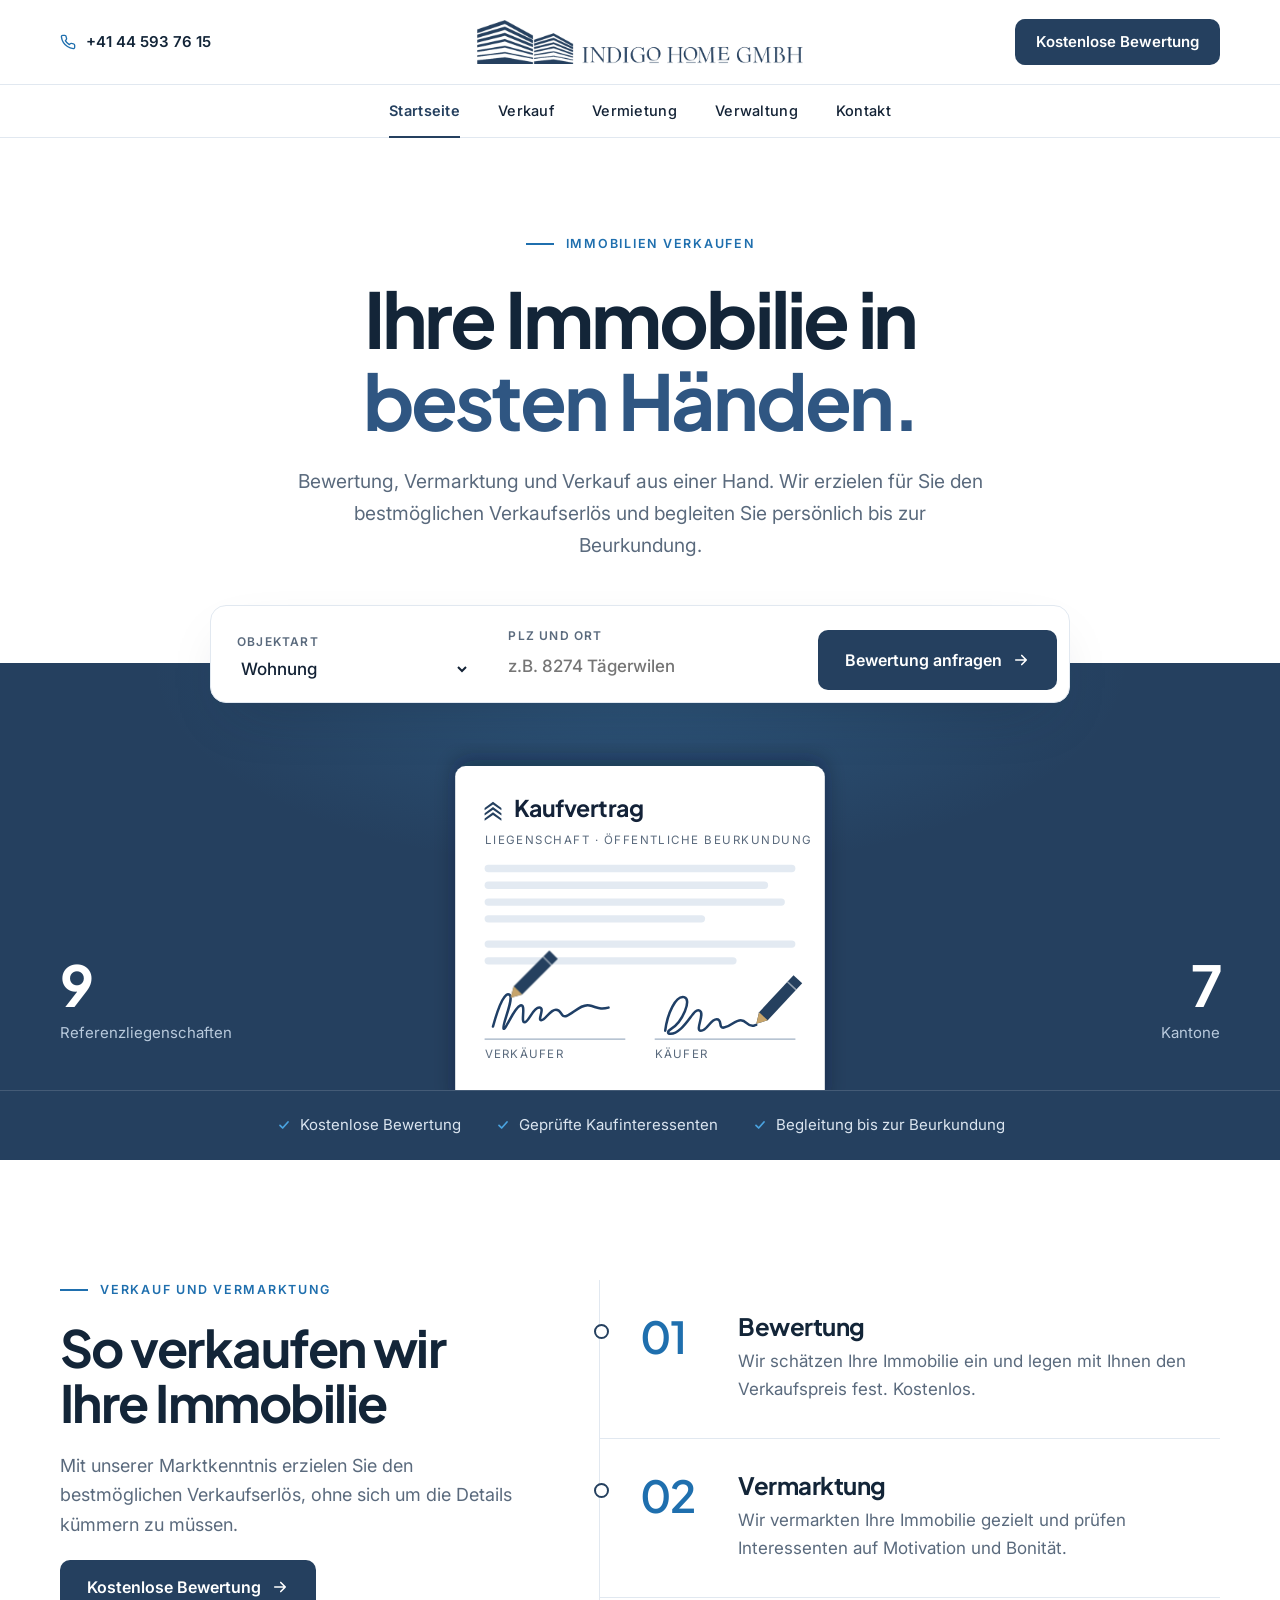
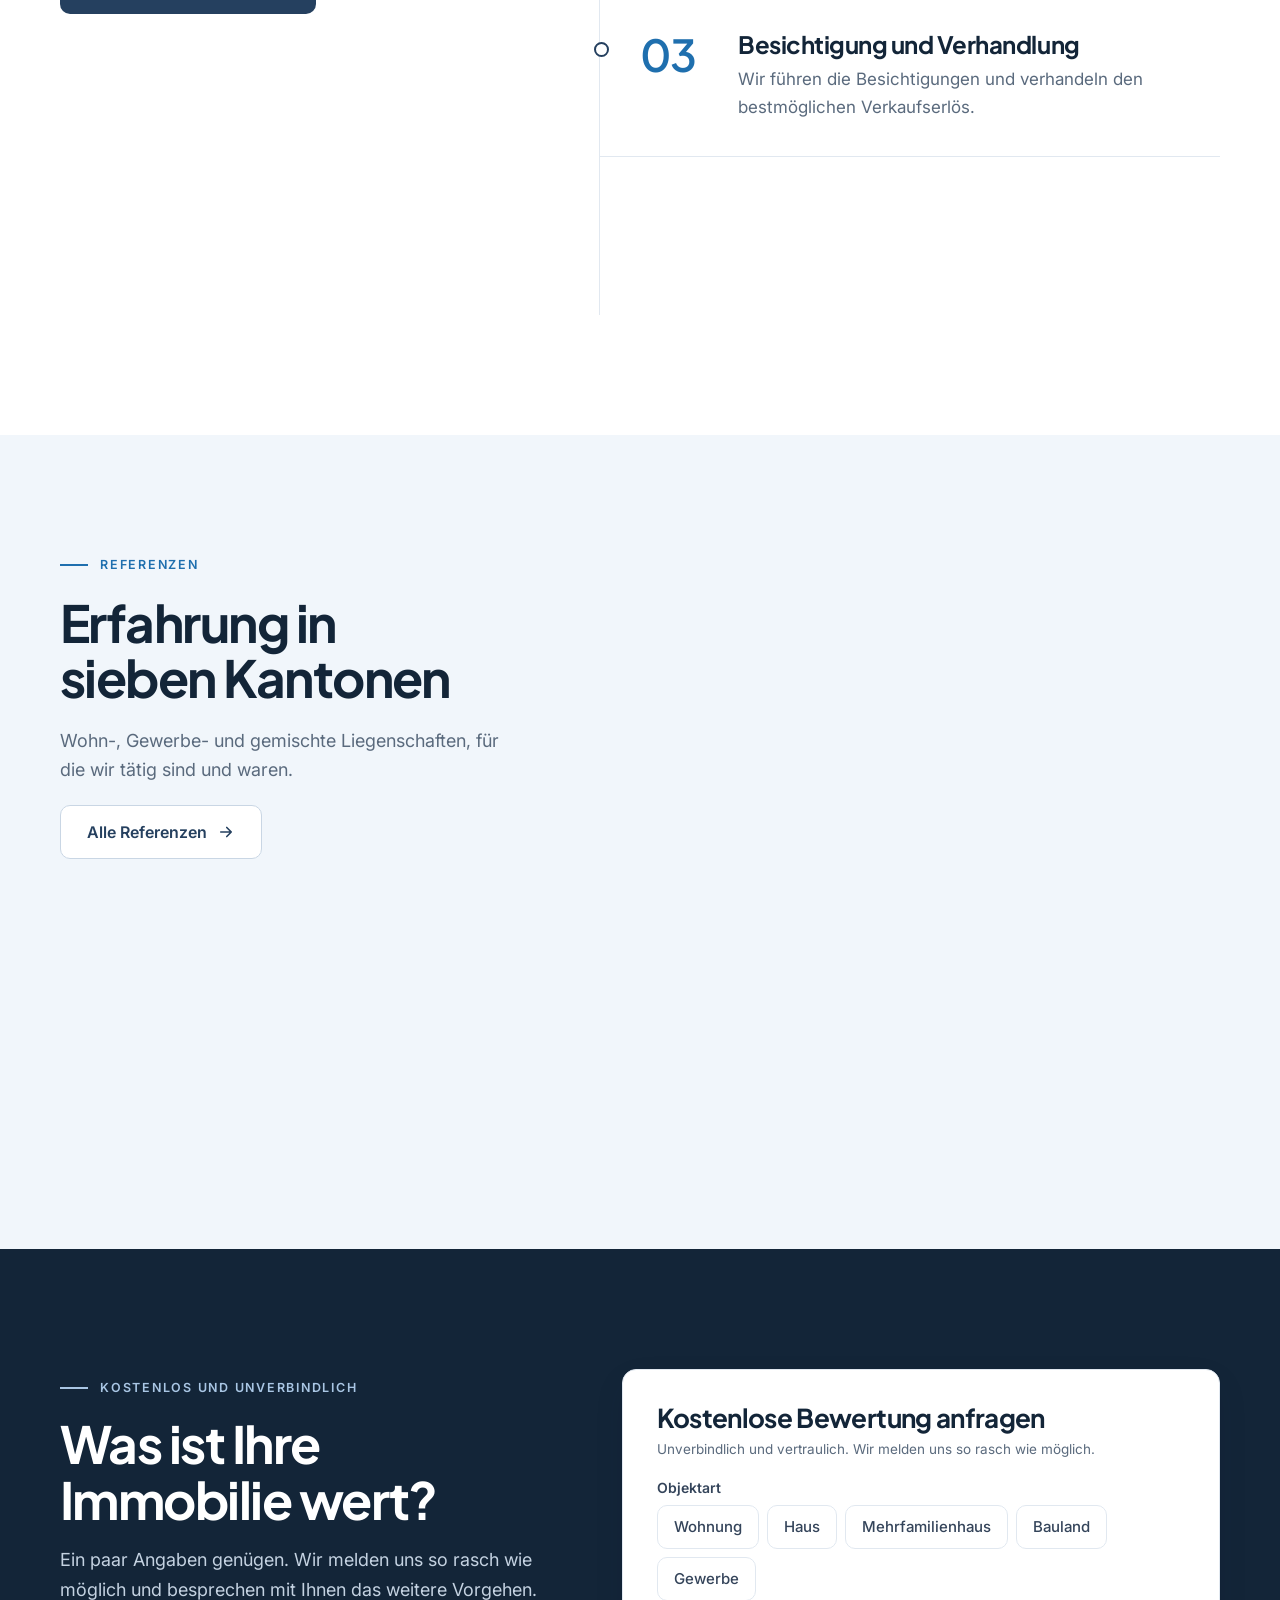
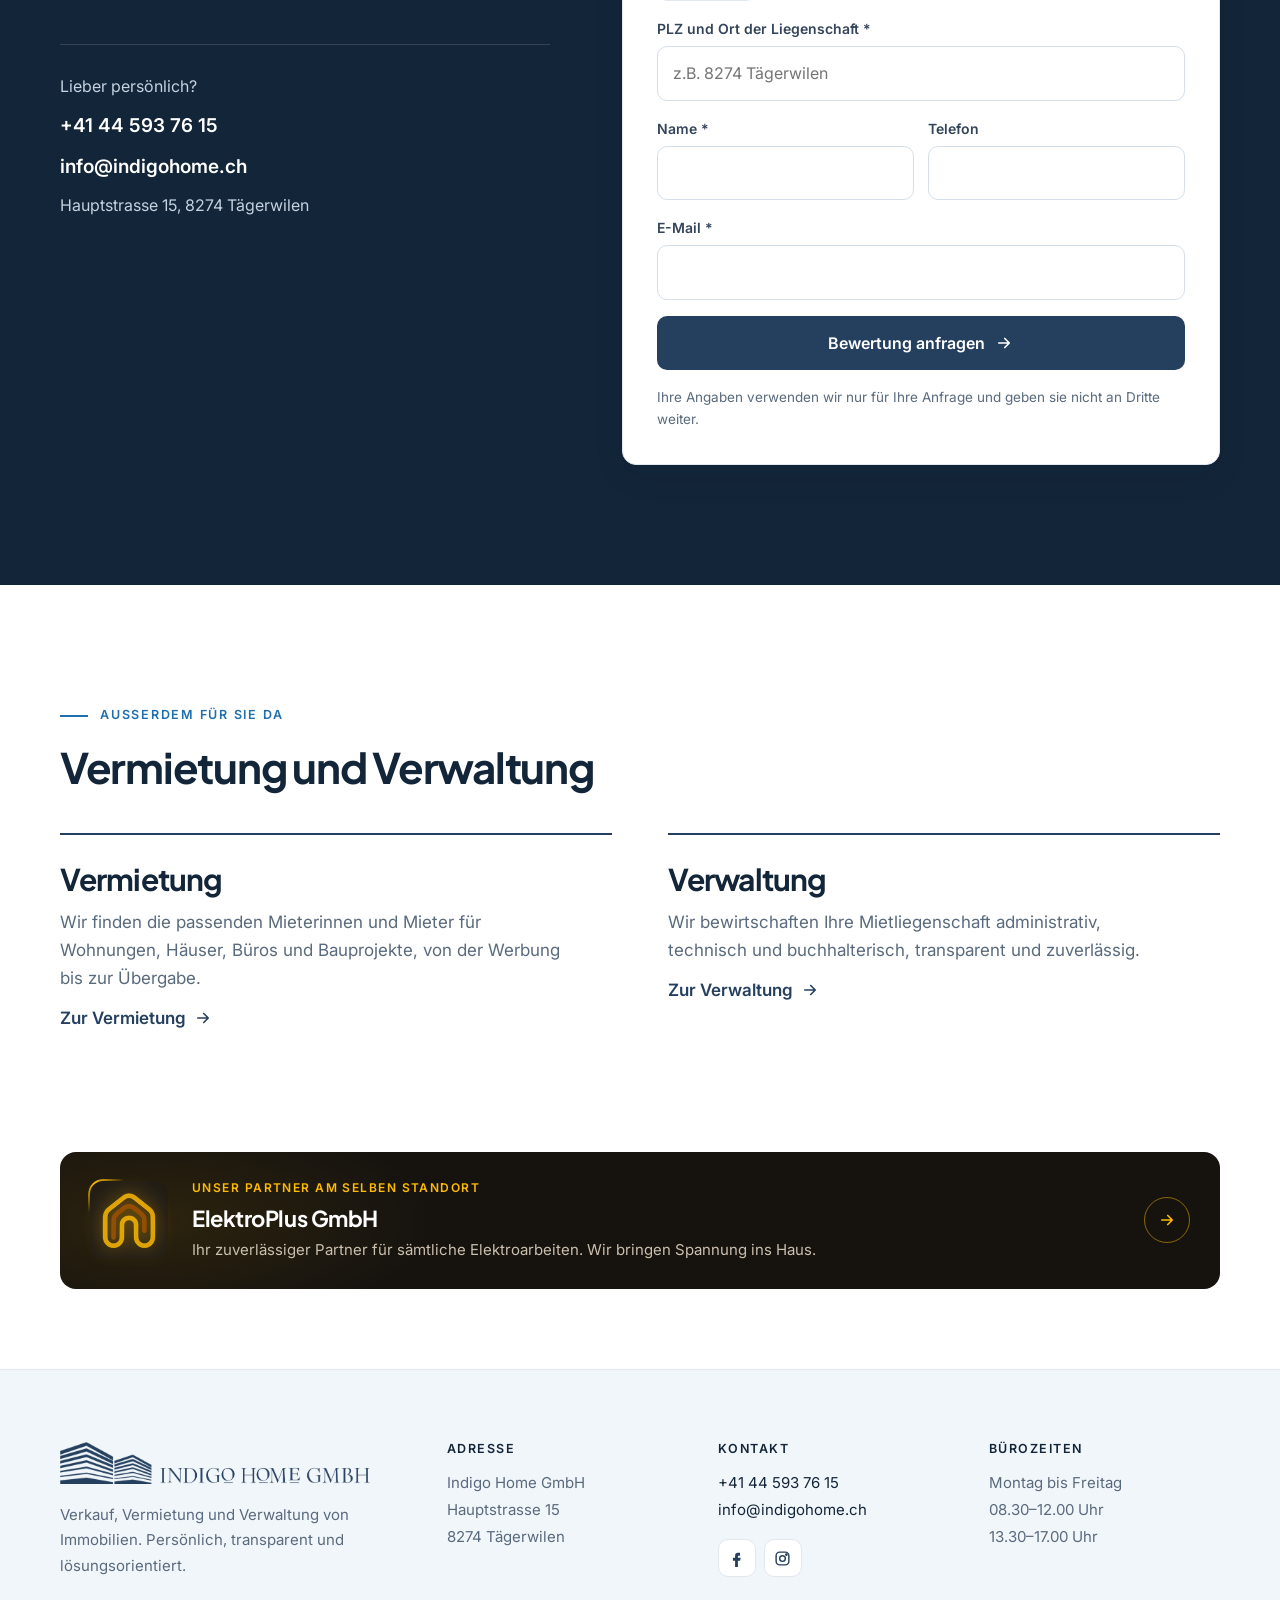
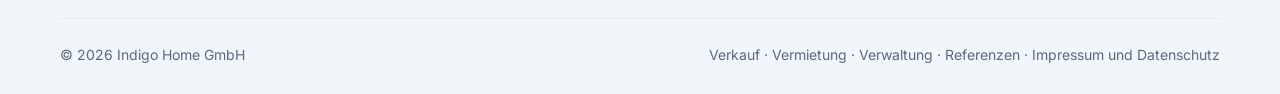
==== index.html @ 1c4ce734 "Startseite: Animation Kaufvertrag wird unterschrieben (Verkäufer, Käufer, Siegel) Co-Authored-By: Cl" ====
<!doctype html>
<html lang="de-CH">
<head>
<meta charset="utf-8">
<meta name="viewport" content="width=device-width,initial-scale=1,viewport-fit=cover">
<title>Indigo Home GmbH · Immobilie verkaufen</title>
<meta name="description" content="Indigo Home GmbH aus Tägerwilen verkauft Ihre Immobilie: kostenlose Bewertung, gezielte Vermarktung, Begleitung bis zur Beurkundung. Auch Vermietung und Verwaltung.">
<meta name="theme-color" content="#ffffff">
<link rel="icon" href="img/favicon.png" type="image/png">
<link rel="apple-touch-icon" href="img/apple-touch-icon.png">
<link rel="preconnect" href="https://fonts.googleapis.com">
<link rel="preconnect" href="https://fonts.gstatic.com" crossorigin>
<link rel="stylesheet" href="https://fonts.googleapis.com/css2?family=Plus+Jakarta+Sans:wght@500;600;700;800&family=Inter:wght@400;500;600;700&display=swap">
<link rel="stylesheet" href="styles.css"><style>
.hero{text-align:center;padding-top:96px;background:#fff}
.hero .eyebrow{align-self:center}
.hero .htxt{display:flex;flex-direction:column;align-items:center}
.hero h1{font-size:clamp(40px,6vw,80px);margin-top:22px;letter-spacing:-.04em;max-width:12em}
.hero .lead{color:var(--muted);font-size:clamp(17px,1.5vw,20px);max-width:36em;margin:24px auto 0}
.quick{position:relative;z-index:2;display:grid;grid-template-columns:minmax(0,1fr) minmax(0,1.2fr) auto;gap:10px;align-items:end;width:min(100%,860px);margin:44px auto 0;padding:12px;background:#fff;border:1px solid var(--line);border-radius:16px;box-shadow:0 24px 60px -28px rgba(19,34,53,.35);text-align:left}
.quick label{display:flex;flex-direction:column;gap:4px;padding:8px 14px;border-radius:10px;font-size:12px;font-weight:600;letter-spacing:.1em;text-transform:uppercase;color:var(--muted)}
.quick label:focus-within{background:var(--ice)}
.quick select,.quick input{font:inherit;font-size:17px;font-weight:500;letter-spacing:0;text-transform:none;color:var(--ink);border:0;background:transparent;padding:2px 0;outline:none;width:100%}
.quick .btn{min-height:60px}
.quick-note{margin-top:14px;font-size:14px;color:var(--muted)}
.skyline{position:relative;margin-top:-40px;background:var(--navy);color:#fff;overflow:hidden}
.skyline::before{content:"";position:absolute;inset:0;background:radial-gradient(700px 300px at 50% 0%,rgba(74,163,224,.22),transparent 70%)}
.skyline .wrap{position:relative;display:grid;grid-template-columns:1fr minmax(0,420px) 1fr;align-items:end;gap:40px;padding-top:80px}
.skyline .contract{display:block;width:100%;height:auto}
.skyline .fact{padding-bottom:44px;text-align:left}
.skyline .fact:last-child{text-align:right}
.skyline .fact b{display:block;font-family:var(--f-head);font-size:clamp(40px,4.4vw,60px);letter-spacing:-.04em;line-height:1}
.skyline .fact span{display:block;margin-top:8px;color:#b8c9dc;font-size:15px}
.skyline .base{position:relative;border-top:1px solid rgba(255,255,255,.14)}
.skyline .base ul{display:flex;flex-wrap:wrap;justify-content:center;gap:10px 34px;margin:0;padding:22px 20px;list-style:none;font-size:15px;color:#dbe5f0}
.skyline .base li{display:flex;align-items:center;gap:8px}
.skyline .base svg{color:var(--sky)}
@media (max-width:820px){.quick{grid-template-columns:minmax(0,1fr)}.skyline .wrap{grid-template-columns:1fr 1fr;padding-top:90px}.skyline .contract{grid-column:1/-1;order:3;max-width:360px;justify-self:center}.skyline .fact{padding-bottom:0}}
.tl{display:grid;grid-template-columns:minmax(0,.85fr) minmax(0,1.15fr);gap:80px;align-items:start}
.tl .side{position:sticky;top:150px;display:flex;flex-direction:column;gap:20px}
.tl .side h2{font-size:clamp(34px,4vw,52px)}
.tl .side p{color:var(--muted);font-size:18px}
.steps{list-style:none;margin:0;padding:0;border-left:1px solid var(--line)}
.steps li{position:relative;display:grid;grid-template-columns:90px minmax(0,1fr);gap:8px;padding:34px 0 34px 40px;border-bottom:1px solid var(--line)}
.steps li:last-child{border-bottom:0}
.steps li::before{content:"";position:absolute;left:-6px;top:44px;width:11px;height:11px;border-radius:50%;background:#fff;border:2px solid var(--navy)}
.steps .n{font-family:var(--f-head);font-size:44px;font-weight:600;line-height:1;color:var(--sky-d);letter-spacing:-.04em}
.steps h3{font-size:24px;letter-spacing:-.02em}
.steps p{color:var(--muted);margin-top:8px}
@media (max-width:900px){.tl{grid-template-columns:minmax(0,1fr);gap:36px}.tl .side{position:static}.steps li{grid-template-columns:minmax(0,1fr);padding-left:28px}}
.ktab{width:100%;border-collapse:collapse;font-size:17px}
.ktab th{text-align:left;font-size:12.5px;font-weight:600;letter-spacing:.12em;text-transform:uppercase;color:var(--muted);padding:0 16px 14px 0;border-bottom:2px solid var(--navy)}
.ktab td{padding:20px 16px 20px 0;border-bottom:1px solid var(--line);vertical-align:top}
.ktab td:first-child{font-family:var(--f-head);font-weight:600;font-size:19px;color:var(--navy-3);width:32%}
.ktab td:last-child{color:var(--muted)}
.ktab tr{transition:background .2s}
.ktab tbody tr:hover{background:var(--ice)}
@media (max-width:700px){.ktab thead{display:none}.ktab tr{display:block;padding:16px 0;border-bottom:1px solid var(--line)}.ktab td{display:block;padding:2px 0;border:0;width:auto!important}}
.contact-band{background:var(--navy-3);color:#fff}
.contact-band .wrap{display:grid;grid-template-columns:minmax(0,.9fr) minmax(0,1.1fr);gap:72px;align-items:start}
.contact-band h2{color:#fff;font-size:clamp(34px,4vw,52px)}
.contact-band .eyebrow{color:#a9c6e4}
.contact-band p.l{color:#c4d2e1;font-size:18px;margin-top:18px}
.person{margin-top:40px;padding-top:28px;border-top:1px solid rgba(255,255,255,.14);display:flex;flex-direction:column;gap:10px;font-size:16px;color:#c4d2e1}
.person a{color:#fff;text-decoration:none;font-weight:600;font-size:19px}
.person a:hover{color:var(--sky)}
@media (max-width:900px){.contact-band .wrap{grid-template-columns:minmax(0,1fr);gap:40px}}
.also{display:grid;grid-template-columns:repeat(2,minmax(0,1fr));gap:56px}
.also a{display:flex;flex-direction:column;gap:12px;padding-top:28px;border-top:2px solid var(--navy);text-decoration:none;color:inherit}
.also h3{font-size:30px;letter-spacing:-.03em}
.also p{color:var(--muted);max-width:30em}
.also .more{display:inline-flex;align-items:center;gap:8px;font-weight:600;color:var(--navy)}
.also a:hover h3{color:var(--sky-d)}
.also a:hover .more svg{transform:translateX(3px)}
.also .more svg{transition:transform .25s}
@media (max-width:760px){.also{grid-template-columns:minmax(0,1fr);gap:36px}}
</style><style>
.ptrack{display:none}
.process{list-style:none;margin:0;padding:0;display:grid;grid-template-columns:repeat(4,minmax(0,1fr));gap:18px}
.process li{position:relative;display:flex;flex-direction:column;gap:10px;padding:30px;background:#fff;border:1px solid var(--line);border-radius:var(--r);box-shadow:var(--shadow);overflow:hidden;transition:transform .45s var(--spring),box-shadow .3s,border-color .3s}
.process li::after{content:"";position:absolute;left:30px;top:0;height:3px;width:36px;background:var(--navy)}
.process li:hover{border-color:#c6d5e5}

.process .pn{font-family:var(--f-head);font-weight:700;font-size:15px;color:var(--sky-d);letter-spacing:.04em}

.process h3{font-size:21px;letter-spacing:-.02em}
.process p{color:var(--muted);font-size:16px}
@media (max-width:1060px){.process{grid-template-columns:repeat(2,minmax(0,1fr))}}
@media (max-width:620px){.process{grid-template-columns:minmax(0,1fr)}}
.svcs{display:grid;grid-template-columns:1.3fr 1fr;grid-template-rows:auto auto;gap:18px}
.svc{position:relative;overflow:hidden;display:flex;flex-direction:column;gap:14px;padding:36px;border-radius:28px;background:#fff;border:1px solid var(--line);text-decoration:none;color:inherit;transition:transform .45s var(--spring),box-shadow .3s}
.svc:hover{transform:translateY(-6px);box-shadow:0 28px 56px -22px rgba(19,34,53,.3);color:inherit}
.svc h3{font-size:32px}
.svc p{color:var(--muted);max-width:30em}
.svc .sic{width:58px;height:58px;border-radius:18px;background:var(--ice-2);color:var(--navy);display:grid;place-items:center;transition:transform .5s var(--spring),background .3s}

.svc .more{margin-top:auto;display:inline-flex;align-items:center;gap:8px;font-weight:600;color:var(--navy)}
.svc .more svg{transition:transform .35s var(--spring)}
.svc:hover .more svg{transform:translateX(5px)}
.svc.feat{grid-row:span 2;background:var(--navy);border-color:var(--navy);color:#fff;padding-bottom:200px}
.svc.feat h3{color:#fff;font-size:44px}.svc.feat p{color:#c9d5e3}.svc.feat .more{color:#fff}
.svc.feat .checks{color:#e5ecf4}
.svc.feat .checks li::before{background-color:rgba(255,255,255,.12);background-image:url("data:image/svg+xml,%3Csvg xmlns='http://www.w3.org/2000/svg' viewBox='0 0 24 24' fill='none' stroke='%234aa3e0' stroke-width='3' stroke-linecap='round' stroke-linejoin='round'%3E%3Cpath d='M6 12.5l4 4 8-9'/%3E%3C/svg%3E")}
.svc.feat .bld{position:absolute;right:-30px;bottom:-14px;width:min(78%,360px);color:rgba(255,255,255,.1);transition:transform .8s var(--ease),color .5s}
.svc.feat:hover .bld{transform:translate(-14px,-6px);color:rgba(74,163,224,.28)}
.svc .tag{align-self:flex-start;font-size:12.5px;font-weight:600;padding:6px 12px;border-radius:8px;background:rgba(255,255,255,.12);color:#fff}
@media (max-width:900px){.svcs{grid-template-columns:minmax(0,1fr)}.svc.feat{grid-row:auto;padding-bottom:170px}}
.refs{display:grid;grid-template-columns:repeat(3,minmax(0,1fr));gap:16px}
.ref{display:flex;flex-direction:column;gap:6px;padding:26px;background:#fff;border:1px solid var(--line);border-radius:var(--r);transition:box-shadow .3s,border-color .3s;transform-style:preserve-3d}
.ref:hover{box-shadow:0 24px 48px -20px rgba(19,34,53,.28);border-color:#cfdeec}
.ref .rtop{display:flex;justify-content:space-between;align-items:center;margin-bottom:16px}
.ref .ric{width:50px;height:50px;border-radius:12px;background:var(--ice-2);color:var(--navy);display:grid;place-items:center;transition:transform .5s var(--spring)}

.ref .kt{font-family:var(--f-head);font-weight:800;font-size:13px;letter-spacing:.06em;padding:6px 10px;border-radius:10px;border:1.5px solid var(--line);color:var(--navy)}
.ref h3{font-size:24px;letter-spacing:-.025em}
.ref p{color:var(--muted);font-size:15.5px}
.ref .kn{margin-top:8px;font-size:13px;font-weight:600;color:var(--sky-d)}
@media (max-width:980px){.refs{grid-template-columns:repeat(2,minmax(0,1fr))}}
@media (max-width:620px){.refs{grid-template-columns:minmax(0,1fr)}}
.valband{background:var(--navy);color:#fff;border-radius:20px;padding:64px;display:grid;grid-template-columns:minmax(0,1fr) minmax(0,1.15fr);gap:48px;align-items:start;position:relative;overflow:hidden}
.valband>.bld{position:absolute;left:-30px;bottom:-12px;width:min(46%,440px);color:rgba(255,255,255,.07)}
.valband>*{position:relative}
.valband>.bld{position:absolute}
.valband h2{color:#fff;font-size:clamp(34px,4.2vw,56px)}

.valband .eyebrow{color:#a9c6e4}
.valband p.l{color:#c9d5e3;font-size:18px;margin-top:18px}
.valband .checks{margin-top:26px;color:#e5ecf4}
.valband .checks li::before{background-color:rgba(255,255,255,.12);background-image:url("data:image/svg+xml,%3Csvg xmlns='http://www.w3.org/2000/svg' viewBox='0 0 24 24' fill='none' stroke='%234aa3e0' stroke-width='3' stroke-linecap='round' stroke-linejoin='round'%3E%3Cpath d='M6 12.5l4 4 8-9'/%3E%3C/svg%3E")}
.fcard{padding:34px;color:var(--ink);border-radius:14px}
.ftitle{font-size:26px;letter-spacing:-.025em}
@media (max-width:960px){.valband{grid-template-columns:minmax(0,1fr);padding:40px 22px;border-radius:28px}}
@media (max-width:520px){.fcard{padding:22px}}
.split{display:grid;grid-template-columns:minmax(0,1fr) minmax(0,1fr);gap:56px;align-items:start}
.split h2{font-size:clamp(32px,4vw,50px)!important}
@media (max-width:900px){.split{grid-template-columns:minmax(0,1fr);gap:32px}}
.cols3{display:grid;grid-template-columns:repeat(3,minmax(0,1fr));gap:18px}
.cols3 .card{padding:32px;transition:transform .45s var(--spring),box-shadow .3s}

.cols3 h3{font-size:24px;margin-bottom:18px}
@media (max-width:900px){.cols3{grid-template-columns:minmax(0,1fr)}}
.cta{position:relative;overflow:hidden;background:var(--ice);border:1px solid var(--line);border-radius:18px;padding:56px;display:flex;flex-wrap:wrap;align-items:center;justify-content:space-between;gap:24px}

.cta>*{position:relative}
.cta h2{font-size:clamp(30px,3.4vw,44px);max-width:16em}
.cta p{color:var(--muted);margin-top:10px;max-width:36em}
@media (max-width:520px){.cta{padding:32px 24px}}
.duo{display:grid;grid-template-columns:repeat(2,minmax(0,1fr));gap:18px}
.mini{display:flex;align-items:center;gap:20px;padding:26px 28px;background:#fff;border:1px solid var(--line);border-radius:var(--r);text-decoration:none;color:inherit;transition:transform .45s var(--spring),box-shadow .3s}
.mini:hover{border-color:#c6d5e5;box-shadow:0 22px 44px -20px rgba(19,34,53,.28);color:inherit}
.mini .sic{flex:none;width:54px;height:54px;border-radius:16px;background:var(--ice-2);color:var(--navy);display:grid;place-items:center;transition:transform .5s var(--spring),background .3s}

.mini h3{font-size:22px}.mini p{color:var(--muted);font-size:15.5px;margin-top:4px}
.mini .go{margin-left:auto;flex:none;width:42px;height:42px;border-radius:50%;border:1.5px solid var(--line);display:grid;place-items:center;color:var(--navy);transition:background .3s,color .3s,transform .35s var(--spring)}
.mini:hover .go{background:var(--navy);color:#fff}
@media (max-width:760px){.duo{grid-template-columns:minmax(0,1fr)}.mini{padding:20px}}
.process-cta{margin-top:32px;display:flex;flex-wrap:wrap;gap:12px}
.info{display:flex;flex-direction:column;gap:22px}
.info .it{display:flex;gap:16px;align-items:flex-start}
.info .ic{flex:none;width:50px;height:50px;border-radius:16px;background:var(--ice-2);color:var(--navy);display:grid;place-items:center;transition:transform .5s var(--spring)}

.info small{display:block;font-size:12.5px;font-weight:600;letter-spacing:.1em;text-transform:uppercase;color:var(--muted)}
.info a,.info address,.info span.v{font-style:normal;font-size:18px;color:var(--ink);text-decoration:none;font-weight:500}
.info a:hover{color:var(--sky-d)}
</style>
</head>
<body>
<header class="top">
  <div class="wrap row1">
    <a class="tel" data-phone-btn href="#"><svg width="16" height="16" viewBox="0 0 24 24" fill="none" stroke="currentColor" stroke-width="2" stroke-linecap="round" stroke-linejoin="round" aria-hidden="true"><path d="M22 16.9v3a2 2 0 0 1-2.2 2 19.8 19.8 0 0 1-8.6-3.1 19.5 19.5 0 0 1-6-6A19.8 19.8 0 0 1 2.1 4.2 2 2 0 0 1 4.1 2h3a2 2 0 0 1 2 1.7c.1 1 .4 1.9.7 2.8a2 2 0 0 1-.5 2.1L8 9.9a16 16 0 0 0 6 6l1.3-1.3a2 2 0 0 1 2.1-.4c.9.3 1.8.6 2.8.7a2 2 0 0 1 1.7 2z"/></svg><span data-phone></span></a>
    <a class="brand" href="index.html" aria-label="Indigo Home GmbH, zur Startseite"><img src="img/logo.png" alt="Indigo Home GmbH" width="311" height="42"></a>
    <a class="btn brass hcta" href="index.html#bewertung">Kostenlose Bewertung</a>
    <button class="menu" id="menuBtn" type="button" aria-label="Menü öffnen" aria-expanded="false" aria-controls="nav"><svg width="22" height="22" viewBox="0 0 24 24" fill="none" stroke="currentColor" stroke-width="2" stroke-linecap="round" aria-hidden="true"><path d="M4 8h16M4 16h16"/></svg></button>
  </div>
  <nav class="nav" id="nav" aria-label="Hauptnavigation"><div class="wrap">
      <a href="index.html" aria-current="page">Startseite</a>
      <a href="verkauf.html">Verkauf</a>
      <a href="vermietung.html">Vermietung</a>
      <a href="verwaltung.html">Verwaltung</a>
      <a href="kontakt.html">Kontakt</a>
      <a class="btn brass mcta" href="index.html#bewertung">Kostenlose Bewertung</a>
  </div></nav>
</header>
<main>
  <section class="hero" aria-labelledby="h1">
    <div class="wrap">
      <div class="htxt hin">
        <span class="eyebrow">Immobilien verkaufen</span>
        <h1 id="h1">Ihre Immobilie in <em>besten Händen.</em></h1>
        <p class="lead">Bewertung, Vermarktung und Verkauf aus einer Hand. Wir erzielen für Sie den bestmöglichen Verkaufserlös und begleiten Sie persönlich bis zur Beurkundung.</p>
      </div>
      <form class="quick hin" data-quick action="#bewertung" aria-label="Schnellstart Bewertung">
        <label>Objektart<select name="q-objekt"><option>Wohnung</option><option>Haus</option><option>Mehrfamilienhaus</option><option>Bauland</option><option>Gewerbe</option></select></label>
        <label>PLZ und Ort<input name="q-ort" type="text" placeholder="z.B. 8274 Tägerwilen" autocomplete="postal-code"></label>
        <button class="btn brass" type="submit">Bewertung anfragen <svg width="18" height="18" viewBox="0 0 24 24" fill="none" stroke="currentColor" stroke-width="2.2" stroke-linecap="round" stroke-linejoin="round" aria-hidden="true"><path d="M5 12h14M13 6l6 6-6 6"/></svg></button>
      </form>
    </div>
    <div class="skyline" aria-label="Indigo Home in Zahlen">
      <div class="wrap">
        <div class="fact reveal"><b data-count="9">9</b><span>Referenzliegenschaften</span></div>
        <svg class="contract" viewBox="0 0 400 330" role="img" aria-label="Ein Kaufvertrag wird von Verkäufer und Käufer unterschrieben">
  <defs><filter id="sh" x="-10%" y="-10%" width="120%" height="130%"><feDropShadow dx="0" dy="-6" stdDeviation="10" flood-color="#0b1726" flood-opacity=".35"/></filter></defs>
  <rect x="24" y="22" width="352" height="330" rx="10" fill="#fff" filter="url(#sh)"/>
  <g fill="#25405f">
    <polygon points="52,62 60,56 68,62 68,64 60,58.5 52,64"/><polygon points="52,67 60,61 68,67 68,69 60,63.5 52,69"/><polygon points="52,72 60,66 68,72 68,74 60,68.5 52,74"/>
  </g>
  <text x="80" y="70" font-family="Plus Jakarta Sans, Inter, Arial, sans-serif" font-weight="700" font-size="22" fill="#132238" letter-spacing="-.5">Kaufvertrag</text>
  <text x="52" y="96" font-family="Inter, Arial, sans-serif" font-size="11" fill="#5a6a7d" letter-spacing="1.4">LIEGENSCHAFT · ÖFFENTLICHE BEURKUNDUNG</text>
  <g fill="#e3eaf2"><rect x="52" y="116" width="296" height="7" rx="3.5"/><rect x="52" y="132" width="270" height="7" rx="3.5"/><rect x="52" y="148" width="286" height="7" rx="3.5"/><rect x="52" y="164" width="210" height="7" rx="3.5"/><rect x="52" y="188" width="296" height="7" rx="3.5"/><rect x="52" y="204" width="240" height="7" rx="3.5"/></g>
  <g stroke="#9fb0c3" stroke-width="1.2"><line x1="52" y1="282" x2="186" y2="282"/><line x1="214" y1="282" x2="348" y2="282"/></g>
  <g font-family="Inter, Arial, sans-serif" font-size="11" fill="#5a6a7d" letter-spacing="1.2"><text x="52" y="300">VERKÄUFER</text><text x="214" y="300">KÄUFER</text></g>
  <g fill="none" stroke="#1f3f66" stroke-width="2.4" stroke-linecap="round" stroke-linejoin="round">
    <path id="sg1" class="sig" pathLength="1" stroke-dasharray="1" stroke-dashoffset="1" d="M60 270c6-22 12-34 16-30s-8 30-6 32 10-20 16-22 0 16 4 16 8-14 14-14-2 12 2 12 8-10 14-10 4 8 10 6 14-12 22-10 10 4 18 2"/>
    <path id="sg2" class="sig" pathLength="1" stroke-dasharray="1" stroke-dashoffset="1" d="M224 274c2-16 10-34 18-32s-2 24-12 30c-8 5 0 8 9 0s13-20 18-17-5 19 1 19 9-11 15-11 1 9 7 8c7-1 10-7 16-7s6 7 13 5c7-2 14-6 24-6"/>
  </g>
  <g class="seal" opacity="0" transform="translate(318 222)">
    <circle r="24" fill="#25405f"/><circle r="19" fill="none" stroke="#fff" stroke-opacity=".35" stroke-dasharray="2 3"/>
    <path d="M-8 0l5 5 11-12" fill="none" stroke="#fff" stroke-width="3.2" stroke-linecap="round" stroke-linejoin="round"/>
  </g>
  <g class="pen p1" opacity="0"><path d="M0 0l3-11 34-34 8 8-34 34z" fill="#25405f"/><path d="M0 0l3-11 8 8z" fill="#c7a46a"/><path d="M31 -39l8 8" stroke="#fff" stroke-opacity=".5" stroke-width="1.5"/></g>
  <g class="pen p2" opacity="0"><path d="M0 0l3-11 34-34 8 8-34 34z" fill="#25405f"/><path d="M0 0l3-11 8 8z" fill="#c7a46a"/><path d="M31 -39l8 8" stroke="#fff" stroke-opacity=".5" stroke-width="1.5"/></g>
</svg>
        <div class="fact reveal"><b data-count="7">7</b><span>Kantone</span></div>
      </div>
      <div class="base"><ul><li><svg width="16" height="16" viewBox="0 0 24 24" fill="none" stroke="currentColor" stroke-width="2.6" stroke-linecap="round" stroke-linejoin="round" aria-hidden="true"><path d="M6 12.5l4 4 8-9"/></svg>Kostenlose Bewertung</li><li><svg width="16" height="16" viewBox="0 0 24 24" fill="none" stroke="currentColor" stroke-width="2.6" stroke-linecap="round" stroke-linejoin="round" aria-hidden="true"><path d="M6 12.5l4 4 8-9"/></svg>Geprüfte Kaufinteressenten</li><li><svg width="16" height="16" viewBox="0 0 24 24" fill="none" stroke="currentColor" stroke-width="2.6" stroke-linecap="round" stroke-linejoin="round" aria-hidden="true"><path d="M6 12.5l4 4 8-9"/></svg>Begleitung bis zur Beurkundung</li></ul></div>
    </div>
  </section>

  <section class="block" id="verkauf" aria-labelledby="h-v">
    <div class="wrap tl">
      <div class="side reveal"><span class="eyebrow">Verkauf und Vermarktung</span><h2 id="h-v">So verkaufen wir Ihre Immobilie</h2><p>Mit unserer Marktkenntnis erzielen Sie den bestmöglichen Verkaufserlös, ohne sich um die Details kümmern zu müssen.</p><div><a class="btn brass" href="#bewertung">Kostenlose Bewertung <svg width="18" height="18" viewBox="0 0 24 24" fill="none" stroke="currentColor" stroke-width="2.2" stroke-linecap="round" stroke-linejoin="round" aria-hidden="true"><path d="M5 12h14M13 6l6 6-6 6"/></svg></a></div></div>
      <ol class="steps"><li class="reveal"><span class="n">01</span><div><h3>Bewertung</h3><p>Wir schätzen Ihre Immobilie ein und legen mit Ihnen den Verkaufspreis fest. Kostenlos.</p></div></li><li class="reveal"><span class="n">02</span><div><h3>Vermarktung</h3><p>Wir vermarkten Ihre Immobilie gezielt und prüfen Interessenten auf Motivation und Bonität.</p></div></li><li class="reveal"><span class="n">03</span><div><h3>Besichtigung und Verhandlung</h3><p>Wir führen die Besichtigungen und verhandeln den bestmöglichen Verkaufserlös.</p></div></li><li class="reveal"><span class="n">04</span><div><h3>Beurkundung</h3><p>Wir begleiten Sie bis zur Beurkundung und auf Wunsch bis zur Grundstückgewinnsteuer.</p></div></li></ol>
    </div>
  </section>

  <section class="block ice" aria-labelledby="h-r">
    <div class="wrap tl">
      <div class="side reveal"><span class="eyebrow">Referenzen</span><h2 id="h-r">Erfahrung in sieben Kantonen</h2><p>Wohn-, Gewerbe- und gemischte Liegenschaften, für die wir tätig sind und waren.</p><div><a class="btn line" href="referenzen.html">Alle Referenzen <svg width="18" height="18" viewBox="0 0 24 24" fill="none" stroke="currentColor" stroke-width="2.2" stroke-linecap="round" stroke-linejoin="round" aria-hidden="true"><path d="M5 12h14M13 6l6 6-6 6"/></svg></a></div></div>
      <table class="ktab reveal"><thead><tr><th scope="col">Kanton</th><th scope="col">Referenzliegenschaften in</th></tr></thead><tbody><tr><td>Thurgau</td><td>Tägerwilen, Matzingen</td></tr><tr><td>Zürich</td><td>Egg bei Zürich</td></tr><tr><td>St. Gallen</td><td>Goldach, Bazenheid</td></tr><tr><td>Appenzell Ausserrhoden</td><td>Walzenhausen</td></tr><tr><td>Aargau</td><td>Rudolfstetten</td></tr><tr><td>Solothurn</td><td>Olten</td></tr><tr><td>Bern</td><td>Thun</td></tr></tbody></table>
    </div>
  </section>

  <section class="block contact-band" id="bewertung" aria-labelledby="h-b">
    <div class="wrap">
      <div class="reveal"><span class="eyebrow">Kostenlos und unverbindlich</span><h2 id="h-b" style="margin-top:18px">Was ist Ihre Immobilie wert?</h2>
        <p class="l">Ein paar Angaben genügen. Wir melden uns so rasch wie möglich und besprechen mit Ihnen das weitere Vorgehen.</p>
        <div class="person"><span>Lieber persönlich?</span><a data-phone href="#"></a><a data-email href="#"></a><span>Hauptstrasse 15, 8274 Tägerwilen</span></div></div>
      <div class="reveal"><form class="form card fcard" data-form="bewertung" data-subject="Bewertungsanfrage" data-ok="Vielen Dank. Wir melden uns so rasch wie möglich für Ihre kostenlose Bewertung." novalidate>
  <div><h3 class="ftitle">Kostenlose Bewertung anfragen</h3><p class="note" style="margin-top:6px">Unverbindlich und vertraulich. Wir melden uns so rasch wie möglich.</p></div>
  <div class="field"><span class="lab" id="l-objektart">Objektart</span><div class="seg" role="radiogroup" aria-labelledby="l-objektart"><label><input type="radio" name="objektart" value="Wohnung" data-msg="Bitte objektart wählen."><span>Wohnung</span></label><label><input type="radio" name="objektart" value="Haus" data-msg="Bitte objektart wählen."><span>Haus</span></label><label><input type="radio" name="objektart" value="Mehrfamilienhaus" data-msg="Bitte objektart wählen."><span>Mehrfamilienhaus</span></label><label><input type="radio" name="objektart" value="Bauland" data-msg="Bitte objektart wählen."><span>Bauland</span></label><label><input type="radio" name="objektart" value="Gewerbe" data-msg="Bitte objektart wählen."><span>Gewerbe</span></label></div></div>
  <div class="field"><label for="f-ort">PLZ und Ort der Liegenschaft *</label><input id="f-ort" name="ort" type="text" required placeholder="z.B. 8274 Tägerwilen" data-msg="Bitte den Ort der Liegenschaft angeben."></div>
  <div class="row2"><div class="field"><label for="f-name">Name *</label><input id="f-name" name="name" type="text" required autocomplete="name" data-msg="Bitte Ihren Namen angeben."></div><div class="field"><label for="f-telefon">Telefon</label><input id="f-telefon" name="telefon" type="tel" autocomplete="tel"></div></div>
  <div class="field"><label for="f-email">E-Mail *</label><input id="f-email" name="email" type="email" required autocomplete="email" data-msg="Bitte Ihre E-Mail-Adresse angeben."></div>
  <input type="text" name="website" tabindex="-1" autocomplete="off" aria-hidden="true" style="position:absolute;left:-9999px">
  <p class="err" role="alert" hidden></p>
  <p class="ok" role="status" hidden></p>
  <button class="btn brass" type="submit">Bewertung anfragen <svg width="18" height="18" viewBox="0 0 24 24" fill="none" stroke="currentColor" stroke-width="2.2" stroke-linecap="round" stroke-linejoin="round" aria-hidden="true"><path d="M5 12h14M13 6l6 6-6 6"/></svg></button>
  <p class="note">Ihre Angaben verwenden wir nur für Ihre Anfrage und geben sie nicht an Dritte weiter.</p>
</form></div>
    </div>
  </section>

  <section class="block" aria-labelledby="h-a">
    <div class="wrap">
      <div class="head reveal" style="margin-bottom:44px"><span class="eyebrow">Ausserdem für Sie da</span><h2 id="h-a" style="font-size:clamp(28px,3.4vw,42px)">Vermietung und Verwaltung</h2></div>
      <div class="also stagger">
        <a class="reveal" href="vermietung.html"><h3>Vermietung</h3><p>Wir finden die passenden Mieterinnen und Mieter für Wohnungen, Häuser, Büros und Bauprojekte, von der Werbung bis zur Übergabe.</p><span class="more">Zur Vermietung <svg width="18" height="18" viewBox="0 0 24 24" fill="none" stroke="currentColor" stroke-width="2.2" stroke-linecap="round" stroke-linejoin="round" aria-hidden="true"><path d="M5 12h14M13 6l6 6-6 6"/></svg></span></a>
        <a class="reveal" href="verwaltung.html"><h3>Verwaltung</h3><p>Wir bewirtschaften Ihre Mietliegenschaft administrativ, technisch und buchhalterisch, transparent und zuverlässig.</p><span class="more">Zur Verwaltung <svg width="18" height="18" viewBox="0 0 24 24" fill="none" stroke="currentColor" stroke-width="2.2" stroke-linecap="round" stroke-linejoin="round" aria-hidden="true"><path d="M5 12h14M13 6l6 6-6 6"/></svg></span></a>
      </div>
    </div>
  </section>

<section class="partner-sec" aria-label="Partnerunternehmen"><div class="wrap">
  <a class="partner reveal" href="https://www.eplus-elektro.ch" target="_blank" rel="noopener">
    <span class="plogo"><img src="img/partner-elektroplus.png" alt="" width="62" height="62"><i class="spark"></i></span>
    <span class="ptxt"><small>Unser Partner am selben Standort</small><b>ElektroPlus GmbH</b><span>Ihr zuverlässiger Partner für sämtliche Elektroarbeiten. Wir bringen Spannung ins Haus.</span></span>
    <span class="go"><svg width="18" height="18" viewBox="0 0 24 24" fill="none" stroke="currentColor" stroke-width="2.2" stroke-linecap="round" stroke-linejoin="round" aria-hidden="true"><path d="M5 12h14M13 6l6 6-6 6"/></svg></span>
  </a>
</div></section>
</main>
<footer>
  <div class="wrap">
    <div class="fbrand"><a class="brand" href="index.html" aria-label="Indigo Home GmbH"><img src="img/logo.png" alt="Indigo Home GmbH" width="311" height="42" loading="lazy"></a>
      <p>Verkauf, Vermietung und Verwaltung von Immobilien. Persönlich, transparent und lösungsorientiert.</p></div>
    <div><h3>Adresse</h3><address>Indigo Home GmbH<br>Hauptstrasse 15<br>8274 Tägerwilen</address></div>
    <div><h3>Kontakt</h3><p><a data-phone href="#"></a><br><a data-email href="#"></a></p>
      <div class="social"><a href="https://www.facebook.com/Indigo-Home-GmbH-Immobilien-112406141284418/" target="_blank" rel="noopener" aria-label="Facebook"><svg width="17" height="17" viewBox="0 0 24 24" fill="currentColor" aria-hidden="true"><path d="M14 8h3V4h-3c-2.8 0-4 1.7-4 4.3V11H7v4h3v9h4v-9h3l1-4h-4V8.6c0-.4.3-.6.6-.6z"/></svg></a><a href="https://www.instagram.com/indigohomegmbh/" target="_blank" rel="noopener" aria-label="Instagram"><svg width="17" height="17" viewBox="0 0 24 24" fill="none" stroke="currentColor" stroke-width="2" aria-hidden="true"><rect x="3" y="3" width="18" height="18" rx="5"/><circle cx="12" cy="12" r="4"/><circle cx="17.5" cy="6.5" r="1" fill="currentColor"/></svg></a></div></div>
    <div><h3>Bürozeiten</h3><p>Montag bis Freitag<br>08.30–12.00 Uhr<br>13.30–17.00 Uhr</p></div>
    <div class="legal"><span>© <span id="yr">2026</span> Indigo Home GmbH</span><span><a href="verkauf.html">Verkauf</a> · <a href="vermietung.html">Vermietung</a> · <a href="verwaltung.html">Verwaltung</a> · <a href="referenzen.html">Referenzen</a> · <a href="impressum.html">Impressum und Datenschutz</a></span></div>
  </div>
</footer>
<script src="site.js"></script>
</body>
</html>
---- styles.css ----
/* Indigo Home GmbH · Design 3: klar, ruhig und seriös. Navy aus dem Logo, Blau als zurückhaltender Akzent. */
:root{
  --navy:#25405f; --navy-2:#2f5682; --navy-3:#132538;
  --sky:#4aa3e0; --sky-d:#1f6fae; --sky-soft:#dcecf9;
  --ice:#f1f6fb; --ice-2:#e6eff8;
  --sun:#ffc94d;
  --ink:#132235; --muted:#5a6a7d; --line:#e1e8f0; --white:#fff;
  /* Namen aus der ersten Version, damit alte Verweise weiter passen */
  --indigo:var(--navy); --indigo-2:var(--navy-2); --indigo-3:var(--navy-3); --indigo-soft:var(--ice-2);
  --brass:var(--sky); --brass-2:var(--sky-d); --brass-soft:var(--ice-2); --paper:#fff;
  --r:14px;
  --f-head:"Plus Jakarta Sans","Inter","Helvetica Neue",Arial,sans-serif;
  --f-acc:"Instrument Serif",Georgia,serif;
  --f:"Inter","Helvetica Neue",Arial,sans-serif;
  --shadow:0 1px 2px rgba(19,34,53,.04),0 12px 32px rgba(19,34,53,.07);
  --ease:cubic-bezier(.22,1,.36,1);
  --spring:cubic-bezier(.34,1.56,.64,1);
}
*{box-sizing:border-box}
html{-webkit-text-size-adjust:100%;scroll-padding-top:96px}
@media (prefers-reduced-motion:no-preference){html{scroll-behavior:smooth}}
body{margin:0;background:#fff;color:var(--ink);font-family:var(--f);font-size:17px;line-height:1.65;overflow-x:clip}
img{max-width:100%;display:block}
a{color:var(--sky-d);text-underline-offset:3px}
a:hover{color:var(--navy)}
:focus-visible{outline:3px solid var(--sky);outline-offset:3px;border-radius:8px}
h1,h2,h3{margin:0;font-family:var(--f-head);font-weight:700;line-height:1.08;letter-spacing:-.03em;text-wrap:balance;color:var(--navy-3)}
h1 em,h2 em{font-style:normal;color:var(--navy-2)}
p{margin:0}
[hidden]{display:none!important}
::selection{background:var(--sky-soft);color:var(--navy-3)}
.wrap{max-width:1200px;margin:0 auto;padding-left:max(20px,env(safe-area-inset-left,0px));padding-right:max(20px,env(safe-area-inset-right,0px))}
.eyebrow{display:inline-flex;align-items:center;gap:12px;align-self:flex-start;font-size:12.5px;font-weight:600;letter-spacing:.14em;text-transform:uppercase;color:var(--sky-d)}
.eyebrow::before{content:"";width:28px;height:2px;background:currentColor}
.head.center .eyebrow{align-self:center}

/* Knöpfe */
.btn{position:relative;overflow:hidden;isolation:isolate;display:inline-flex;align-items:center;justify-content:center;gap:10px;min-height:54px;padding:0 26px;border-radius:10px;font:inherit;font-weight:600;font-size:16px;text-decoration:none;border:1.5px solid transparent;cursor:pointer;transition:background .25s,border-color .25s,color .25s,box-shadow .25s}
.btn:active{transform:translateY(1px)}
.btn.brass,.btn.indigo{background:var(--navy);color:#fff}
.btn.brass:hover,.btn.indigo:hover{background:var(--navy-3);color:#fff}
.btn.ghost,.btn.line{border-color:#c9d6e4;color:var(--navy);background:#fff}
.btn.ghost:hover,.btn.line:hover{border-color:var(--navy);color:var(--navy);background:var(--ice)}
.btn svg{transition:transform .25s}
.btn:hover svg{transform:translateX(3px)}

/* Lesefortschritt */
.progress{position:fixed;top:0;left:0;right:0;height:3px;z-index:40;background:linear-gradient(90deg,var(--sky),var(--navy));transform-origin:0 50%;transform:scaleX(var(--p,0));pointer-events:none}

/* Kopf: Logo in der Mitte, Menü darunter */
.top{position:sticky;top:0;z-index:30;background:rgba(255,255,255,.96);backdrop-filter:blur(12px);-webkit-backdrop-filter:blur(12px);border-bottom:1px solid var(--line);transition:box-shadow .3s}
.top.scrolled{box-shadow:0 6px 20px -12px rgba(19,34,53,.2)}
.top .row1{display:grid;grid-template-columns:1fr auto 1fr;align-items:center;gap:20px;min-height:84px}
.top .tel{justify-self:start;display:inline-flex;align-items:center;gap:10px;color:var(--navy-3);text-decoration:none;font-weight:600;font-size:15px}
.top .tel svg{color:var(--sky-d)}
.top .tel:hover{color:var(--sky-d)}
.top .hcta{justify-self:end;min-height:46px;padding:0 20px;font-size:15px}
.brand{display:flex;align-items:center;text-decoration:none}
.brand img{display:block;height:44px;width:auto}
.nav{border-top:1px solid var(--line)}
.nav .wrap{display:flex;justify-content:center;gap:6px}
.nav a{position:relative;color:var(--ink);text-decoration:none;font-weight:500;font-size:14.5px;letter-spacing:.02em;padding:14px 16px;transition:color .2s}
.nav a:not(.btn):hover{color:var(--sky-d)}
.nav a[aria-current="page"]{color:var(--navy);font-weight:600}
.nav a[aria-current="page"]::after{content:"";position:absolute;left:16px;right:16px;bottom:-1px;height:2px;background:var(--navy)}
.nav .mcta{display:none}
.menu{display:none;justify-self:end;background:none;border:1px solid var(--line);color:var(--navy);width:46px;height:46px;border-radius:10px;cursor:pointer}
@media (max-width:960px){
  .top .row1{grid-template-columns:1fr auto;min-height:70px}
  .top .tel,.top .hcta{display:none}
  .brand{justify-self:start}
  .brand img{height:36px}
  .menu{display:grid;place-items:center}
  .nav{display:none;border-top:1px solid var(--line)}
  .nav.open{display:block;animation:drop .3s var(--ease)}
  @keyframes drop{from{opacity:0;transform:translateY(-6px)}}
  .nav .wrap{flex-direction:column;align-items:stretch;gap:0;padding-block:6px 20px}
  .nav a{padding:14px 2px;border-bottom:1px solid var(--line)}
  .nav a[aria-current="page"]::after{display:none}
  .nav .mcta{display:inline-flex;margin-top:16px;border-bottom:0}
}

/* Abschnitte */
section.block{padding-block:120px}
section.block.ice{background:var(--ice)}
@media (max-width:760px){section.block{padding-block:76px}}
.head{display:flex;flex-direction:column;gap:18px;max-width:780px;margin-bottom:56px}
.head h2{font-size:clamp(34px,4.6vw,58px)}
.head p{color:var(--muted);font-size:18.5px;max-width:40em}
.head.center{margin-inline:auto;text-align:center;align-items:center}

/* Unterseiten-Titel */
.subhero{position:relative;overflow:hidden;background:linear-gradient(180deg,var(--ice) 0%,#fff 100%);border-bottom:1px solid var(--line)}
.subhero .wrap{position:relative;z-index:1;padding-block:80px 80px;display:grid;grid-template-columns:minmax(0,1.4fr) minmax(0,.6fr);gap:40px;align-items:end}
.subhero .txt{display:flex;flex-direction:column;gap:20px}
.subhero h1{font-size:clamp(36px,5vw,64px);max-width:14em}
.subhero .lead{color:var(--muted);font-size:clamp(17px,1.5vw,20px);max-width:38em}
.subhero .bld{width:100%;max-width:260px;justify-self:end;color:var(--navy);opacity:.9}
@media (max-width:820px){.subhero .wrap{grid-template-columns:minmax(0,1fr);padding-block:56px 64px}.subhero .bld{max-width:180px;justify-self:start;order:-1}}

/* Streifen-Häuser (aus dem Logo) */
.bld{display:block;overflow:visible}
.bld polygon{fill:currentColor}
@media (prefers-reduced-motion:no-preference){
  .bld.anim polygon{transform-box:fill-box;transform-origin:0 50%;transform:scaleX(0);animation:floor .8s var(--ease) forwards;animation-delay:calc(var(--i) * 80ms + var(--d,0ms))}
  @keyframes floor{to{transform:none}}
}

/* Karten, Listen */
.card{background:#fff;border:1px solid var(--line);border-radius:var(--r);box-shadow:var(--shadow)}
.checks{list-style:none;margin:0;padding:0;display:flex;flex-direction:column;gap:12px}
.checks li{display:flex;gap:12px;align-items:flex-start}
.checks li::before{content:"";flex:none;width:24px;height:24px;margin-top:1px;border-radius:50%;background:var(--sky-soft) url("data:image/svg+xml,%3Csvg xmlns='http://www.w3.org/2000/svg' viewBox='0 0 24 24' fill='none' stroke='%231f6fae' stroke-width='3' stroke-linecap='round' stroke-linejoin='round'%3E%3Cpath d='M6 12.5l4 4 8-9'/%3E%3C/svg%3E") center/14px no-repeat}

/* Formulare */
.form{display:flex;flex-direction:column;gap:16px}
.row2{display:grid;grid-template-columns:minmax(0,1fr) minmax(0,1fr);gap:14px}
@media (max-width:620px){.row2{grid-template-columns:minmax(0,1fr)}}
.field{display:flex;flex-direction:column;gap:6px;min-width:0}
.field label,.field .lab{font-size:14px;font-weight:600;color:#34445a}
.field input,.field select,.field textarea{font:inherit;font-size:16px;color:var(--ink);background:#fff;border:1.5px solid #d5dfea;border-radius:10px;padding:13px 15px;min-height:52px;width:100%;transition:border-color .2s,box-shadow .2s,background .2s}
.field textarea{min-height:120px;resize:vertical}
.field input:hover,.field textarea:hover{border-color:#b9c9da}
.field input:focus,.field select:focus,.field textarea:focus{outline:none;border-color:var(--sky);box-shadow:0 0 0 5px rgba(74,163,224,.16);background:#fff}
.seg{display:flex;flex-wrap:wrap;gap:8px}
.seg label{position:relative;cursor:pointer}
.seg input{position:absolute;inset:0;opacity:0;margin:0;width:100%;height:100%;pointer-events:none}
.seg span{display:inline-flex;align-items:center;min-height:44px;padding:0 16px;border-radius:10px;border:1.5px solid var(--line);background:#fff;font-size:15px;font-weight:500;transition:background .2s,border-color .2s,color .2s,transform .3s var(--spring)}
.seg label:hover span{border-color:var(--sky)}
.seg input:checked+span{background:var(--navy);border-color:var(--navy);color:#fff}
.seg input:focus-visible+span{outline:3px solid var(--sky);outline-offset:2px}
.form .err{color:#b42318;font-weight:600;font-size:15px}
.form .ok{background:#e9f7ef;color:#17663d;border-radius:14px;padding:14px 16px;font-weight:600}
.form .note{font-size:13.5px;color:var(--muted)}

/* Fuss: hell und ruhig */
footer{background:var(--ice);color:var(--muted);font-size:15px;border-top:1px solid var(--line)}
footer .wrap{display:grid;grid-template-columns:1.5fr 1fr 1fr 1fr;gap:40px;padding-block:72px 28px}
footer .fbrand p{margin-top:18px;max-width:26em;line-height:1.7}
footer .brand img{height:42px}
footer h3{color:var(--navy-3);font-family:var(--f);font-size:12.5px;letter-spacing:.12em;text-transform:uppercase;font-weight:600;margin-bottom:14px}
footer a{color:var(--navy-3);text-decoration:none}
footer a:hover{color:var(--sky-d)}
footer address{font-style:normal;line-height:1.8}
footer p{line-height:1.8}
footer .legal{grid-column:1/-1;display:flex;flex-wrap:wrap;justify-content:space-between;gap:10px 24px;border-top:1px solid var(--line);padding-top:24px;font-size:14px}
footer .legal a{color:var(--muted)}
footer .legal a:hover{color:var(--navy)}
footer .social{display:flex;gap:8px;margin-top:16px}
footer .social a{width:38px;height:38px;border-radius:10px;border:1px solid var(--line);background:#fff;display:grid;place-items:center;color:var(--navy)}
footer .social a:hover{border-color:var(--navy)}
@media (max-width:900px){footer .wrap{grid-template-columns:1fr 1fr}}
@media (max-width:560px){footer .wrap{grid-template-columns:1fr}}

/* Einblenden beim Scrollen: weich aus der Unschärfe, Titel mit Wisch-Effekt */
@media (prefers-reduced-motion:no-preference){
  html.js .reveal{opacity:0;transform:translateY(20px);transition:opacity .9s var(--ease),transform .9s var(--ease);transition-delay:var(--rd,0s)}
  html.js .reveal.in{opacity:1;transform:none}
}
@media (prefers-reduced-motion:no-preference){
  .hin>*{opacity:0;animation:hin 1s var(--ease) forwards}
  .hin>*:nth-child(2){animation-delay:.08s}.hin>*:nth-child(3){animation-delay:.16s}.hin>*:nth-child(4){animation-delay:.24s}.hin>*:nth-child(5){animation-delay:.32s}
  @keyframes hin{from{opacity:0;transform:translateY(16px)}to{opacity:1;transform:none}}
}

@property --a{syntax:'<angle>';inherits:false;initial-value:0deg}
/* Partner ElektroPlus: eigene Farben (Schwarz und Gold), damit klar ist, dass es eine andere Firma ist */
.partner-sec{padding-block:0 80px}
.partner{position:relative;overflow:hidden;display:flex;align-items:center;gap:24px;padding:26px 30px;border-radius:16px;background:#16130f;color:#e9e1d4;text-decoration:none;transition:box-shadow .3s}
.partner::before{content:"";position:absolute;inset:0;background:radial-gradient(400px 160px at 8% 50%,rgba(255,187,0,.16),transparent 70%);opacity:.6;transition:opacity .4s}
.partner:hover{color:#e9e1d4;box-shadow:0 22px 44px -20px rgba(22,19,15,.6)}
.partner:hover::before{opacity:1}
.partner>*{position:relative}
.plogo{flex:none;position:relative;width:78px;height:78px;border-radius:14px;background:#221d16;display:grid;place-items:center}
.plogo img{width:56px;height:56px}
.ptxt{display:flex;flex-direction:column;gap:2px;min-width:0}
.ptxt small{font-size:12px;font-weight:600;letter-spacing:.12em;text-transform:uppercase;color:#ffbb00}
.ptxt b{font-family:var(--f-head);font-size:22px;color:#fff;letter-spacing:-.02em}
.ptxt span{font-size:15px;color:#cbbfae}
.partner .go{margin-left:auto;flex:none;width:46px;height:46px;border-radius:50%;border:1.5px solid rgba(255,187,0,.5);color:#ffbb00;display:grid;place-items:center;transition:background .3s,color .3s}
.partner:hover .go{background:#ffbb00;color:#16130f}
@media (max-width:620px){.partner{flex-wrap:wrap;padding:22px}.partner .go{display:none}}
@media (prefers-reduced-motion:no-preference){
  /* Logo leuchtet auf wie beim Einschalten, danach pulsiert es ruhig */
  .partner.in .plogo img{animation:power 1.4s steps(1,end) .3s both,glow 3.2s ease-in-out 1.8s infinite}
  @keyframes power{0%{opacity:.15;filter:grayscale(1)}20%{opacity:1;filter:none}28%{opacity:.25;filter:grayscale(1)}40%{opacity:1;filter:none}46%{opacity:.4}54%,100%{opacity:1;filter:drop-shadow(0 0 10px rgba(255,187,0,.6))}}
  @keyframes glow{0%,100%{filter:drop-shadow(0 0 2px rgba(255,187,0,.25))}50%{filter:drop-shadow(0 0 12px rgba(255,187,0,.75))}}
  .spark{position:absolute;inset:-2px;border-radius:15px;pointer-events:none;background:conic-gradient(from var(--a),transparent 0 78%,#ffbb00 88%,transparent 98%);-webkit-mask:linear-gradient(#000 0 0) content-box,linear-gradient(#000 0 0);-webkit-mask-composite:xor;mask-composite:exclude;padding:2px;opacity:0}
  .partner.in .spark{opacity:1;animation:orbit 3.2s linear 1.8s infinite}
  @keyframes orbit{to{--a:360deg}}
}
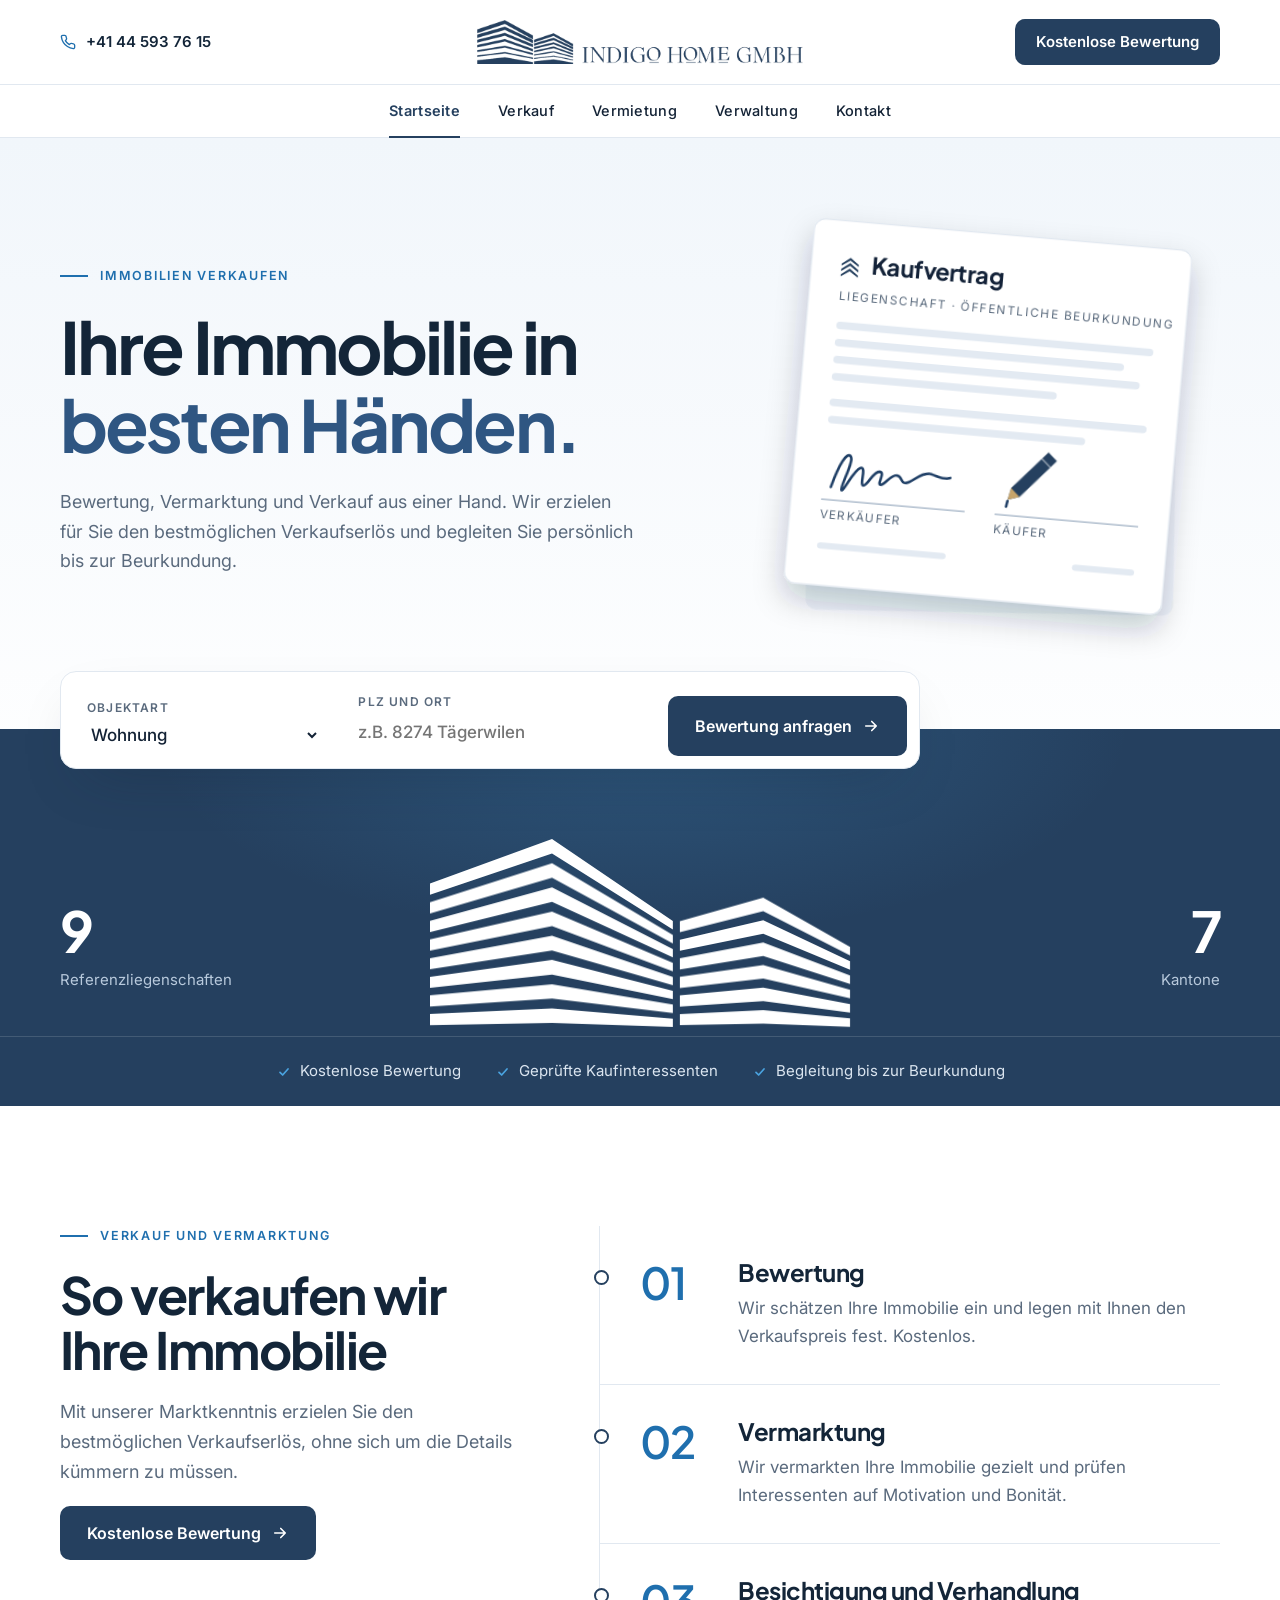
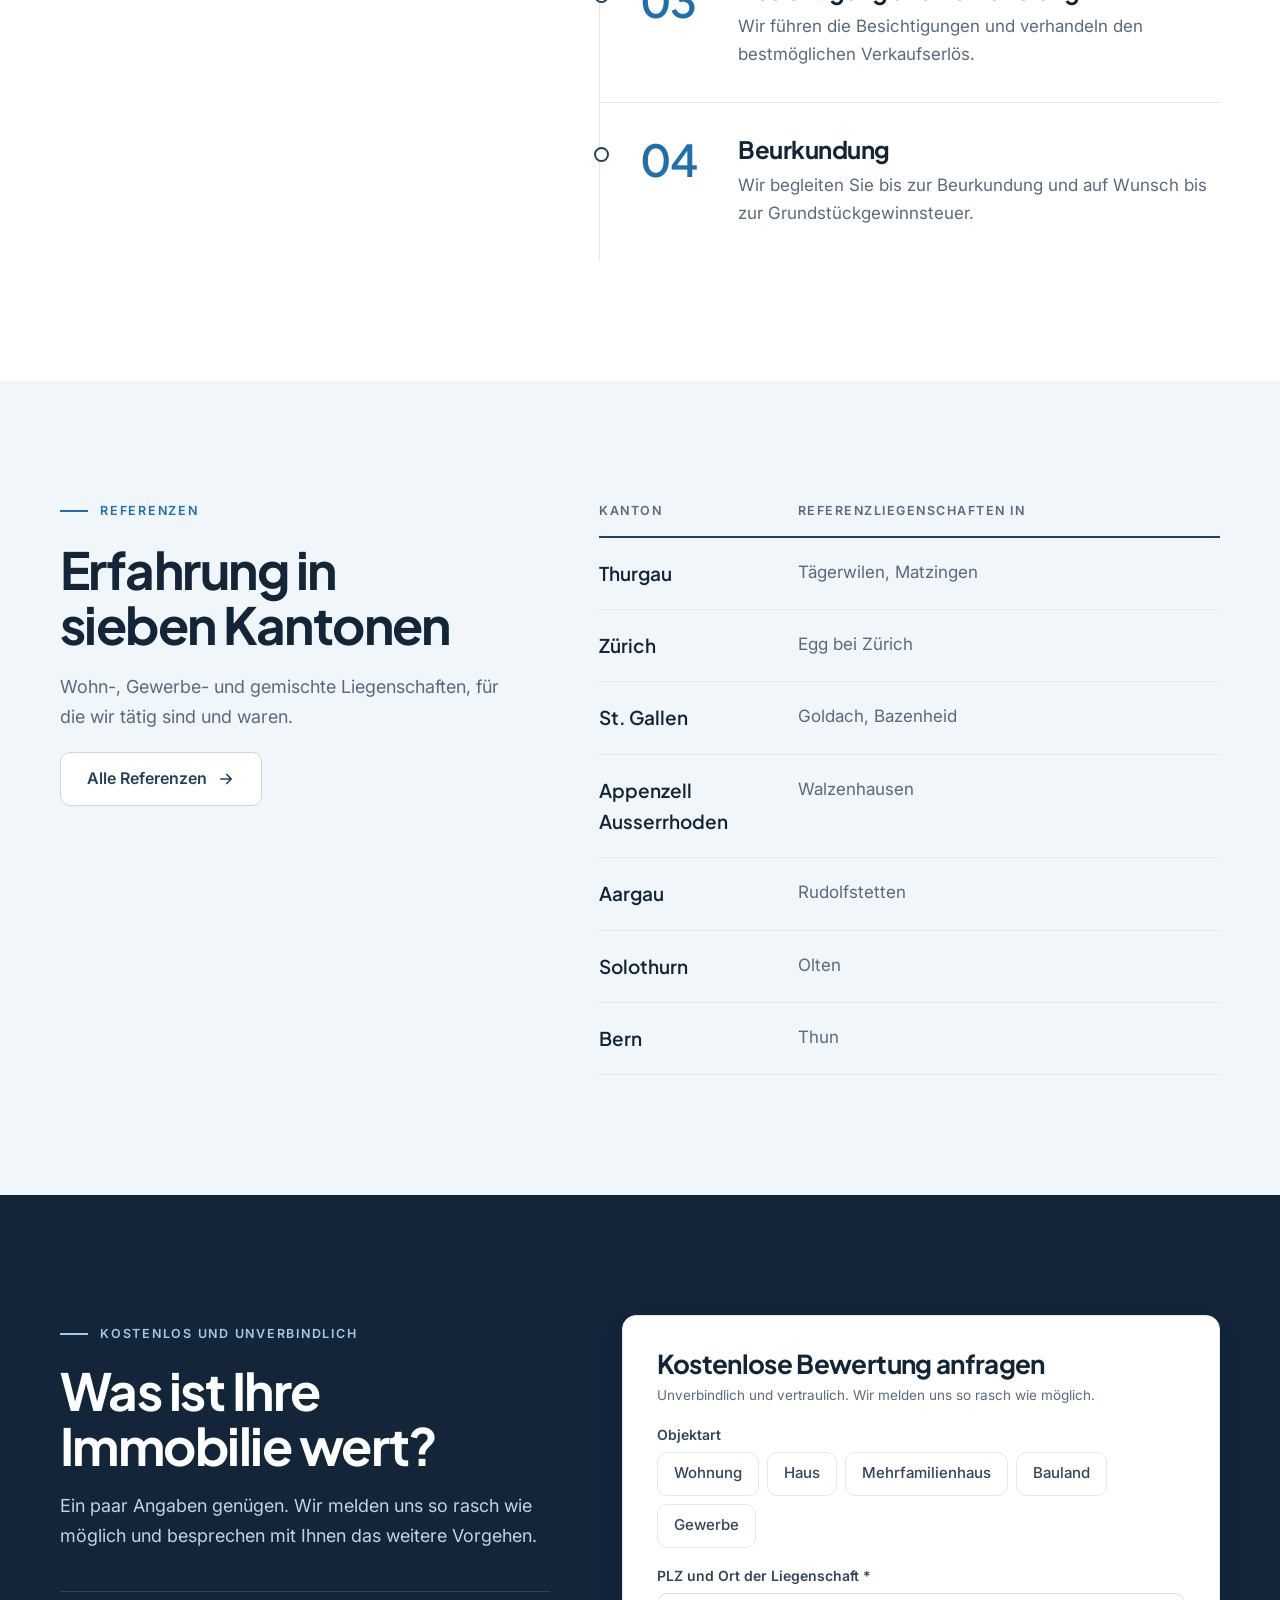
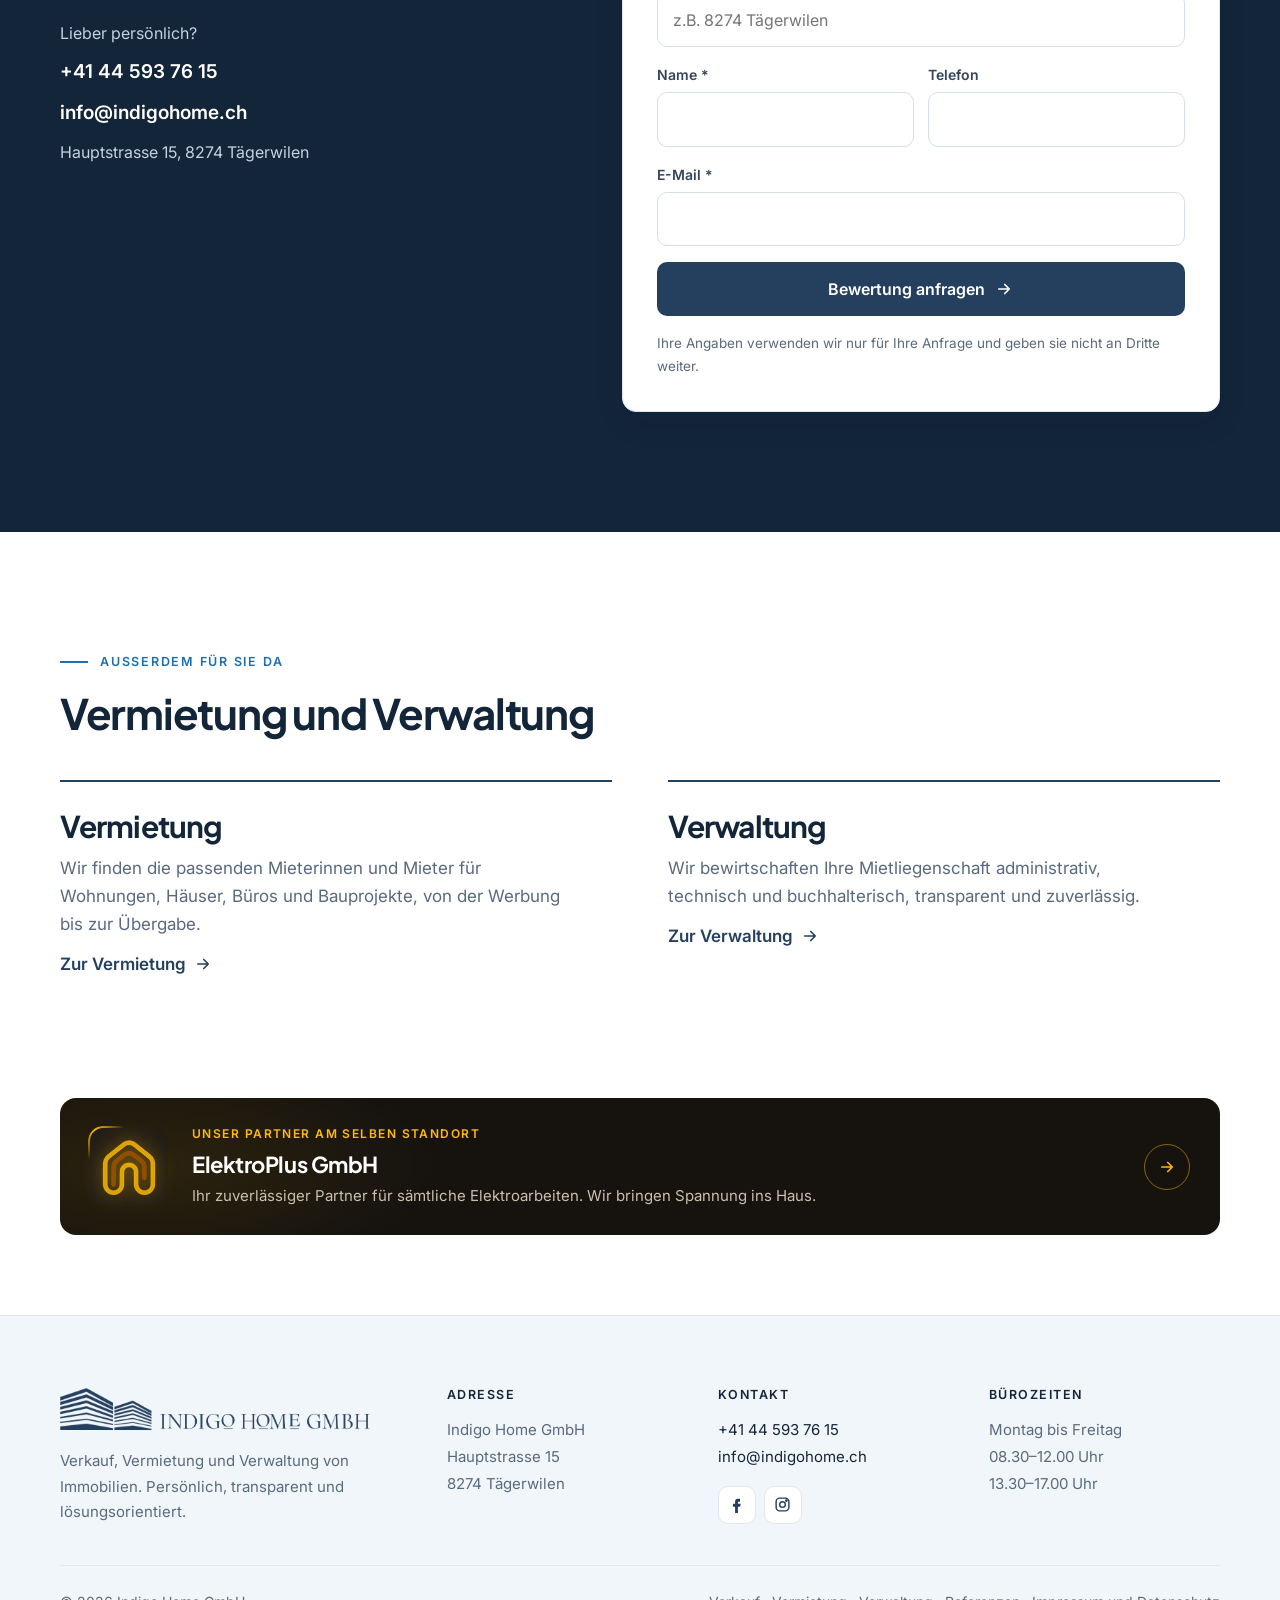
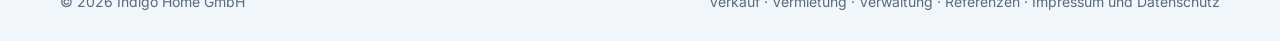
==== commit b2e79604: "Kaufvertrag-Animation schräg rechts oben im Startbereich, im blauen Band wieder die Häuser Co-Author" ====
--- a/index.html
+++ b/index.html
@@ -12,12 +12,16 @@
 <link rel="preconnect" href="https://fonts.gstatic.com" crossorigin>
 <link rel="stylesheet" href="https://fonts.googleapis.com/css2?family=Plus+Jakarta+Sans:wght@500;600;700;800&family=Inter:wght@400;500;600;700&display=swap">
 <link rel="stylesheet" href="styles.css"><style>
-.hero{text-align:center;padding-top:96px;background:#fff}
-.hero .eyebrow{align-self:center}
-.hero .htxt{display:flex;flex-direction:column;align-items:center}
-.hero h1{font-size:clamp(40px,6vw,80px);margin-top:22px;letter-spacing:-.04em;max-width:12em}
-.hero .lead{color:var(--muted);font-size:clamp(17px,1.5vw,20px);max-width:36em;margin:24px auto 0}
-.quick{position:relative;z-index:2;display:grid;grid-template-columns:minmax(0,1fr) minmax(0,1.2fr) auto;gap:10px;align-items:end;width:min(100%,860px);margin:44px auto 0;padding:12px;background:#fff;border:1px solid var(--line);border-radius:16px;box-shadow:0 24px 60px -28px rgba(19,34,53,.35);text-align:left}
+.hero{padding-top:72px;background:linear-gradient(180deg,var(--ice) 0%,#fff 70%);overflow:hidden}
+.hgrid{display:grid;grid-template-columns:minmax(0,1.15fr) minmax(0,.85fr);gap:48px;align-items:center}
+.hero .htxt{display:flex;flex-direction:column;align-items:flex-start}
+.hero h1{font-size:clamp(40px,5.6vw,76px);margin-top:22px;letter-spacing:-.04em;max-width:11em}
+.hero .lead{color:var(--muted);font-size:clamp(17px,1.4vw,19.5px);max-width:32em;margin-top:24px}
+.hcon{position:relative;justify-self:center;width:min(100%,430px);transform:rotate(5deg);transform-origin:50% 60%}
+.hcon .contract{display:block;width:100%;height:auto;overflow:visible}
+@media (prefers-reduced-motion:no-preference){.hcon{animation:lay 1.2s cubic-bezier(.22,1,.36,1) both .2s}@keyframes lay{from{opacity:0;transform:rotate(14deg) translate(40px,30px)}to{opacity:1;transform:rotate(5deg)}}}
+@media (max-width:900px){.hgrid{grid-template-columns:minmax(0,1fr);gap:28px}.hcon{width:min(88%,360px);transform:rotate(4deg)}}
+.quick{position:relative;z-index:2;display:grid;grid-template-columns:minmax(0,1fr) minmax(0,1.2fr) auto;gap:10px;align-items:end;width:min(100%,860px);margin:40px 0 0;padding:12px;background:#fff;border:1px solid var(--line);border-radius:16px;box-shadow:0 24px 60px -28px rgba(19,34,53,.35);text-align:left}
 .quick label{display:flex;flex-direction:column;gap:4px;padding:8px 14px;border-radius:10px;font-size:12px;font-weight:600;letter-spacing:.1em;text-transform:uppercase;color:var(--muted)}
 .quick label:focus-within{background:var(--ice)}
 .quick select,.quick input{font:inherit;font-size:17px;font-weight:500;letter-spacing:0;text-transform:none;color:var(--ink);border:0;background:transparent;padding:2px 0;outline:none;width:100%}
@@ -25,8 +29,8 @@
 .quick-note{margin-top:14px;font-size:14px;color:var(--muted)}
 .skyline{position:relative;margin-top:-40px;background:var(--navy);color:#fff;overflow:hidden}
 .skyline::before{content:"";position:absolute;inset:0;background:radial-gradient(700px 300px at 50% 0%,rgba(74,163,224,.22),transparent 70%)}
-.skyline .wrap{position:relative;display:grid;grid-template-columns:1fr minmax(0,420px) 1fr;align-items:end;gap:40px;padding-top:80px}
-.skyline .contract{display:block;width:100%;height:auto}
+.skyline .wrap{position:relative;display:grid;grid-template-columns:1fr minmax(0,420px) 1fr;align-items:end;gap:40px;padding-top:110px}
+.skyline .bld{width:100%;color:#fff}
 .skyline .fact{padding-bottom:44px;text-align:left}
 .skyline .fact:last-child{text-align:right}
 .skyline .fact b{display:block;font-family:var(--f-head);font-size:clamp(40px,4.4vw,60px);letter-spacing:-.04em;line-height:1}
@@ -35,7 +39,7 @@
 .skyline .base ul{display:flex;flex-wrap:wrap;justify-content:center;gap:10px 34px;margin:0;padding:22px 20px;list-style:none;font-size:15px;color:#dbe5f0}
 .skyline .base li{display:flex;align-items:center;gap:8px}
 .skyline .base svg{color:var(--sky)}
-@media (max-width:820px){.quick{grid-template-columns:minmax(0,1fr)}.skyline .wrap{grid-template-columns:1fr 1fr;padding-top:90px}.skyline .contract{grid-column:1/-1;order:3;max-width:360px;justify-self:center}.skyline .fact{padding-bottom:0}}
+@media (max-width:820px){.quick{grid-template-columns:minmax(0,1fr)}.skyline .wrap{grid-template-columns:1fr 1fr;padding-top:90px}.skyline .bld{grid-column:1/-1;order:3;max-width:320px;justify-self:center}.skyline .fact{padding-bottom:0}}
 .tl{display:grid;grid-template-columns:minmax(0,.85fr) minmax(0,1.15fr);gap:80px;align-items:start}
 .tl .side{position:sticky;top:150px;display:flex;flex-direction:column;gap:20px}
 .tl .side h2{font-size:clamp(34px,4vw,52px)}
@@ -184,23 +188,17 @@
 <main>
   <section class="hero" aria-labelledby="h1">
     <div class="wrap">
+      <div class="hgrid">
       <div class="htxt hin">
         <span class="eyebrow">Immobilien verkaufen</span>
         <h1 id="h1">Ihre Immobilie in <em>besten Händen.</em></h1>
         <p class="lead">Bewertung, Vermarktung und Verkauf aus einer Hand. Wir erzielen für Sie den bestmöglichen Verkaufserlös und begleiten Sie persönlich bis zur Beurkundung.</p>
       </div>
-      <form class="quick hin" data-quick action="#bewertung" aria-label="Schnellstart Bewertung">
-        <label>Objektart<select name="q-objekt"><option>Wohnung</option><option>Haus</option><option>Mehrfamilienhaus</option><option>Bauland</option><option>Gewerbe</option></select></label>
-        <label>PLZ und Ort<input name="q-ort" type="text" placeholder="z.B. 8274 Tägerwilen" autocomplete="postal-code"></label>
-        <button class="btn brass" type="submit">Bewertung anfragen <svg width="18" height="18" viewBox="0 0 24 24" fill="none" stroke="currentColor" stroke-width="2.2" stroke-linecap="round" stroke-linejoin="round" aria-hidden="true"><path d="M5 12h14M13 6l6 6-6 6"/></svg></button>
-      </form>
-    </div>
-    <div class="skyline" aria-label="Indigo Home in Zahlen">
-      <div class="wrap">
-        <div class="fact reveal"><b data-count="9">9</b><span>Referenzliegenschaften</span></div>
-        <svg class="contract" viewBox="0 0 400 330" role="img" aria-label="Ein Kaufvertrag wird von Verkäufer und Käufer unterschrieben">
-  <defs><filter id="sh" x="-10%" y="-10%" width="120%" height="130%"><feDropShadow dx="0" dy="-6" stdDeviation="10" flood-color="#0b1726" flood-opacity=".35"/></filter></defs>
-  <rect x="24" y="22" width="352" height="330" rx="10" fill="#fff" filter="url(#sh)"/>
+      <div class="hcon"><svg class="contract" viewBox="0 0 400 392" role="img" aria-label="Ein Kaufvertrag wird von Verkäufer und Käufer unterschrieben">
+  <defs><filter id="sh" x="-10%" y="-10%" width="120%" height="130%"><feDropShadow dx="0" dy="14" stdDeviation="14" flood-color="#132235" flood-opacity=".22"/></filter></defs>
+  <rect x="34" y="34" width="342" height="340" rx="10" fill="#eef3f8" transform="rotate(-4 205 204)"/>
+  <rect x="24" y="22" width="352" height="340" rx="10" fill="#fff" stroke="#e1e8f0" filter="url(#sh)"/>
+  <g fill="#e3eaf2"><rect x="52" y="322" width="120" height="6" rx="3"/><rect x="290" y="322" width="58" height="6" rx="3"/></g>
   <g fill="#25405f">
     <polygon points="52,62 60,56 68,62 68,64 60,58.5 52,64"/><polygon points="52,67 60,61 68,67 68,69 60,63.5 52,69"/><polygon points="52,72 60,66 68,72 68,74 60,68.5 52,74"/>
   </g>
@@ -219,7 +217,18 @@
   </g>
   <g class="pen p1" opacity="0"><path d="M0 0l3-11 34-34 8 8-34 34z" fill="#25405f"/><path d="M0 0l3-11 8 8z" fill="#c7a46a"/><path d="M31 -39l8 8" stroke="#fff" stroke-opacity=".5" stroke-width="1.5"/></g>
   <g class="pen p2" opacity="0"><path d="M0 0l3-11 34-34 8 8-34 34z" fill="#25405f"/><path d="M0 0l3-11 8 8z" fill="#c7a46a"/><path d="M31 -39l8 8" stroke="#fff" stroke-opacity=".5" stroke-width="1.5"/></g>
-</svg>
+</svg></div>
+      </div>
+      <form class="quick hin" data-quick action="#bewertung" aria-label="Schnellstart Bewertung">
+        <label>Objektart<select name="q-objekt"><option>Wohnung</option><option>Haus</option><option>Mehrfamilienhaus</option><option>Bauland</option><option>Gewerbe</option></select></label>
+        <label>PLZ und Ort<input name="q-ort" type="text" placeholder="z.B. 8274 Tägerwilen" autocomplete="postal-code"></label>
+        <button class="btn brass" type="submit">Bewertung anfragen <svg width="18" height="18" viewBox="0 0 24 24" fill="none" stroke="currentColor" stroke-width="2.2" stroke-linecap="round" stroke-linejoin="round" aria-hidden="true"><path d="M5 12h14M13 6l6 6-6 6"/></svg></button>
+      </form>
+    </div>
+    <div class="skyline" aria-label="Indigo Home in Zahlen">
+      <div class="wrap">
+        <div class="fact reveal"><b data-count="9">9</b><span>Referenzliegenschaften</span></div>
+        <svg class="bld anim" viewBox="0 0 358 168" aria-hidden="true" style="--d:300ms"><polygon style="--i:7" points="0.0,38.0 104.0,0.0 207.0,70.0 207.0,77.1 104.0,12.4 0.0,47.5"/><polygon style="--i:6" points="0.0,53.9 104.0,20.6 207.0,81.9 207.0,89.0 104.0,33.0 0.0,63.4"/><polygon style="--i:5" points="0.0,69.8 104.0,41.2 207.0,93.8 207.0,100.9 104.0,53.6 0.0,79.3"/><polygon style="--i:4" points="0.0,85.6 104.0,61.9 207.0,105.6 207.0,112.8 104.0,74.2 0.0,95.2"/><polygon style="--i:3" points="0.0,101.5 104.0,82.5 207.0,117.5 207.0,124.6 104.0,94.9 0.0,111.0"/><polygon style="--i:2" points="0.0,117.4 104.0,103.1 207.0,129.4 207.0,136.5 104.0,115.5 0.0,126.9"/><polygon style="--i:1" points="0.0,133.2 104.0,123.8 207.0,141.2 207.0,148.4 104.0,136.1 0.0,142.8"/><polygon style="--i:0" points="0.0,149.1 104.0,144.4 207.0,153.1 207.0,160.2 104.0,156.8 0.0,158.6"/><polygon style="--i:9" points="213.0,70.0 284.0,50.0 358.0,92.0 358.0,99.3 284.0,61.5 213.0,79.5"/><polygon style="--i:8" points="213.0,85.8 284.0,69.2 358.0,104.2 358.0,111.5 284.0,80.7 213.0,95.3"/><polygon style="--i:7" points="213.0,101.7 284.0,88.3 358.0,116.3 358.0,123.6 284.0,99.8 213.0,111.2"/><polygon style="--i:6" points="213.0,117.5 284.0,107.5 358.0,128.5 358.0,135.8 284.0,119.0 213.0,127.0"/><polygon style="--i:5" points="213.0,133.3 284.0,126.7 358.0,140.7 358.0,148.0 284.0,138.2 213.0,142.8"/><polygon style="--i:4" points="213.0,149.2 284.0,145.8 358.0,152.8 358.0,160.1 284.0,157.3 213.0,158.7"/></svg>
         <div class="fact reveal"><b data-count="7">7</b><span>Kantone</span></div>
       </div>
       <div class="base"><ul><li><svg width="16" height="16" viewBox="0 0 24 24" fill="none" stroke="currentColor" stroke-width="2.6" stroke-linecap="round" stroke-linejoin="round" aria-hidden="true"><path d="M6 12.5l4 4 8-9"/></svg>Kostenlose Bewertung</li><li><svg width="16" height="16" viewBox="0 0 24 24" fill="none" stroke="currentColor" stroke-width="2.6" stroke-linecap="round" stroke-linejoin="round" aria-hidden="true"><path d="M6 12.5l4 4 8-9"/></svg>Geprüfte Kaufinteressenten</li><li><svg width="16" height="16" viewBox="0 0 24 24" fill="none" stroke="currentColor" stroke-width="2.6" stroke-linecap="round" stroke-linejoin="round" aria-hidden="true"><path d="M6 12.5l4 4 8-9"/></svg>Begleitung bis zur Beurkundung</li></ul></div>
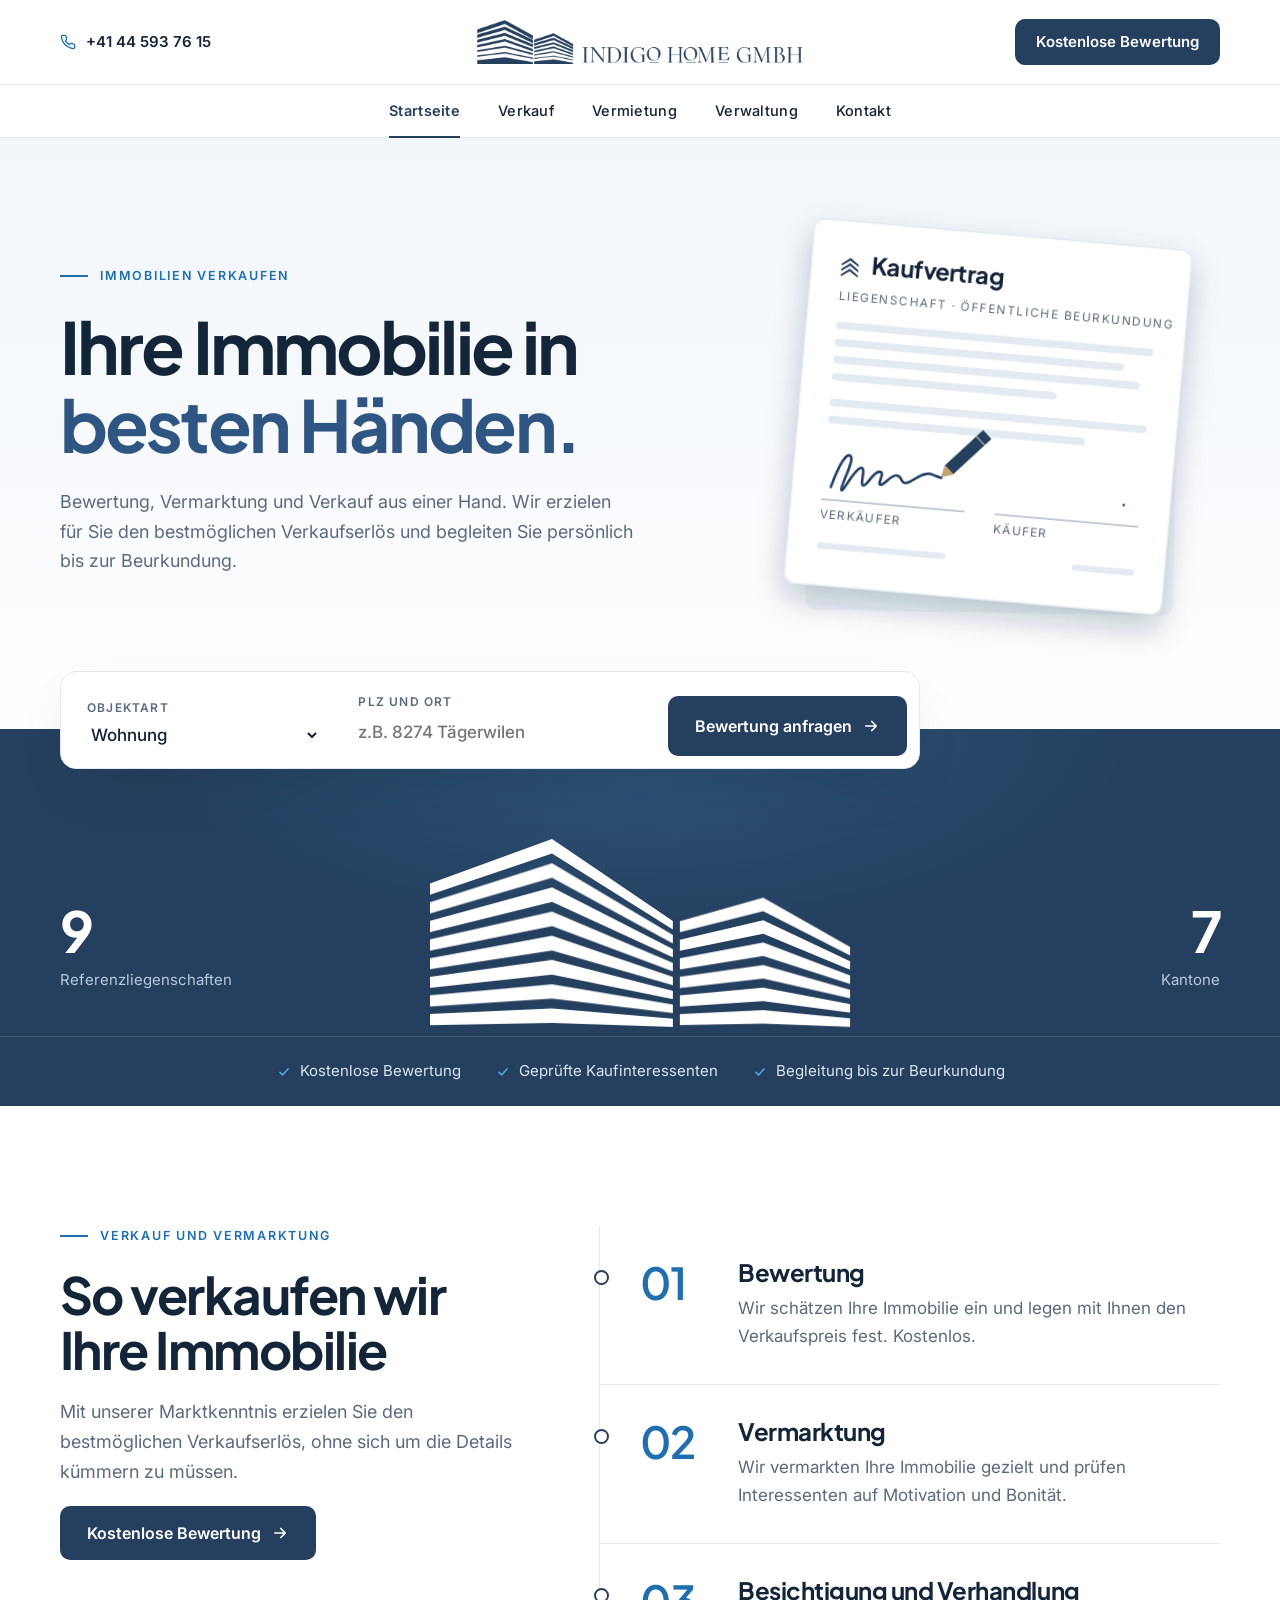
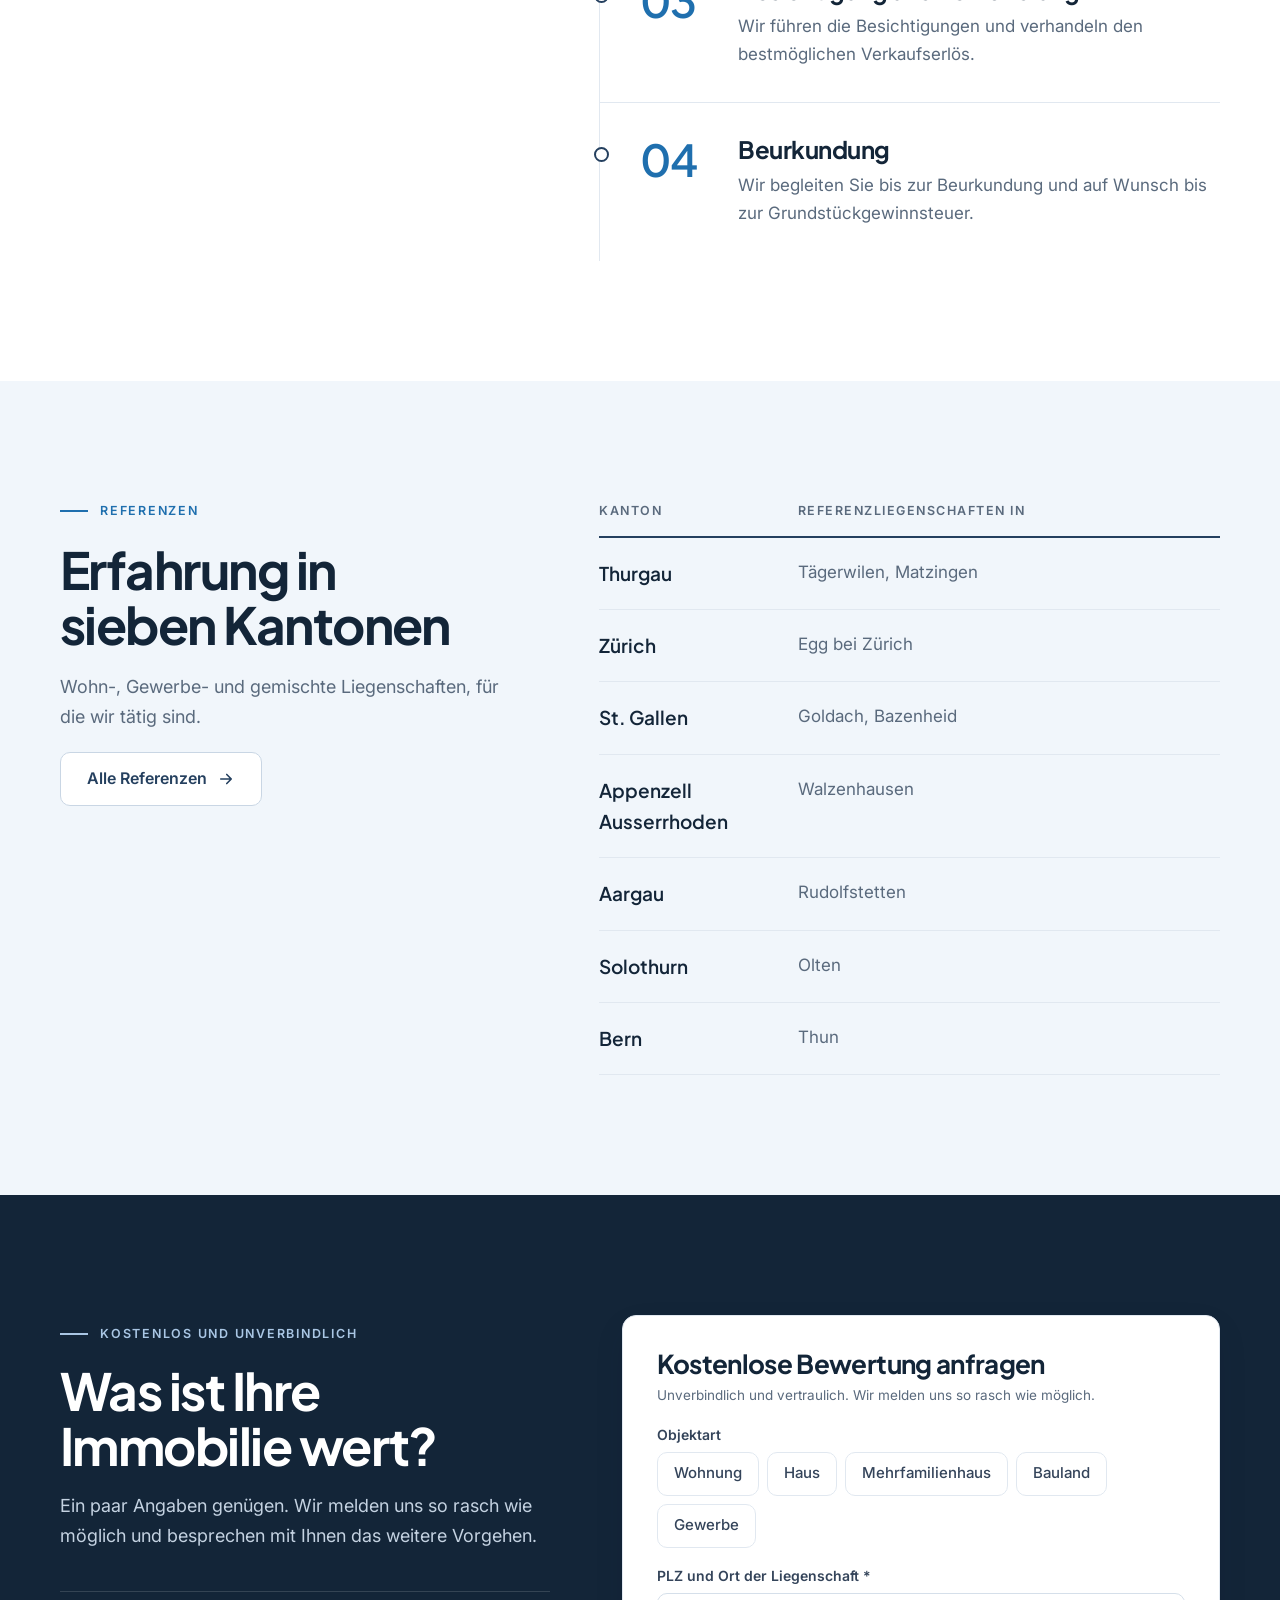
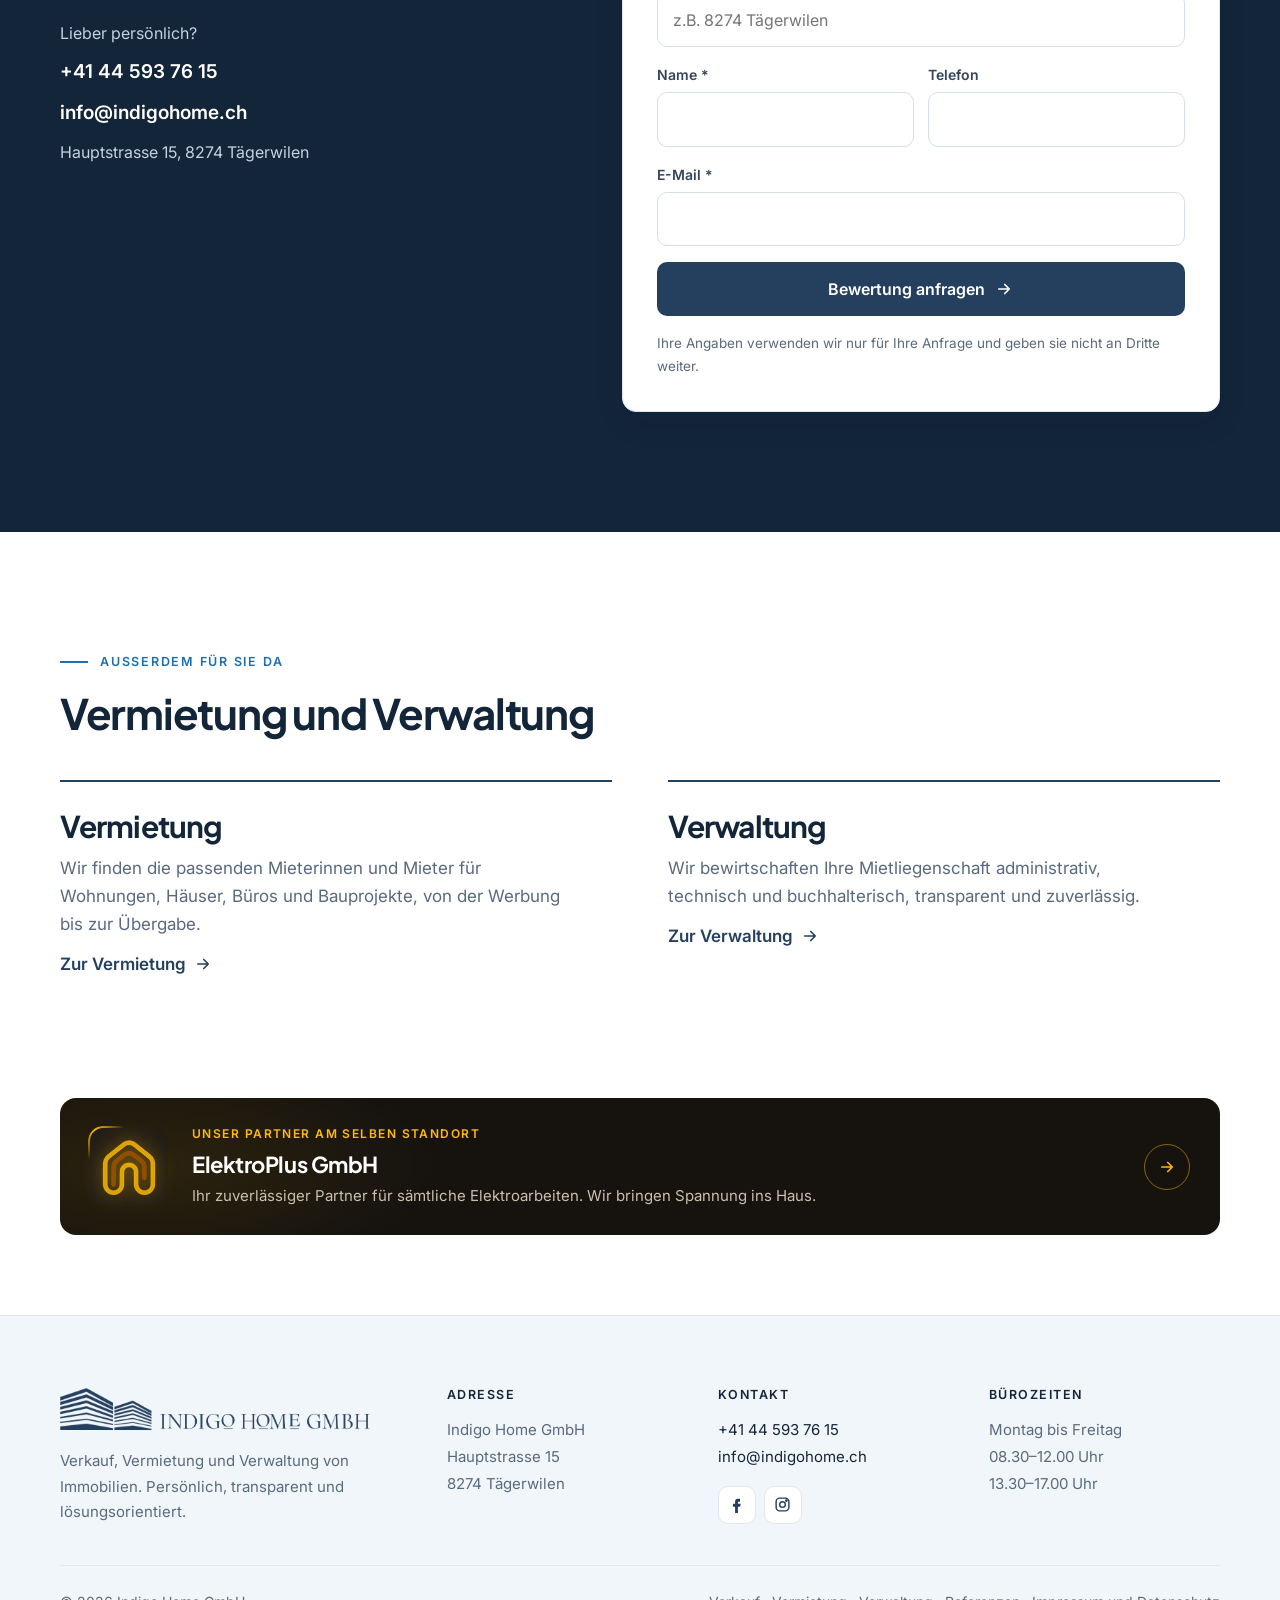
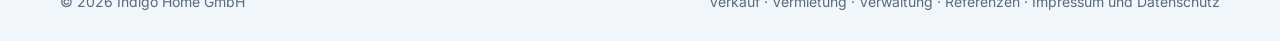
==== commit 67bf62fb: "Text: «tätig sind» ohne «und waren» Co-Authored-By: Claude Opus 5.5 <noreply@anthropic.com> Claude-S" ====
--- a/index.html
+++ b/index.html
@@ -244,7 +244,7 @@
 
   <section class="block ice" aria-labelledby="h-r">
     <div class="wrap tl">
-      <div class="side reveal"><span class="eyebrow">Referenzen</span><h2 id="h-r">Erfahrung in sieben Kantonen</h2><p>Wohn-, Gewerbe- und gemischte Liegenschaften, für die wir tätig sind und waren.</p><div><a class="btn line" href="referenzen.html">Alle Referenzen <svg width="18" height="18" viewBox="0 0 24 24" fill="none" stroke="currentColor" stroke-width="2.2" stroke-linecap="round" stroke-linejoin="round" aria-hidden="true"><path d="M5 12h14M13 6l6 6-6 6"/></svg></a></div></div>
+      <div class="side reveal"><span class="eyebrow">Referenzen</span><h2 id="h-r">Erfahrung in sieben Kantonen</h2><p>Wohn-, Gewerbe- und gemischte Liegenschaften, für die wir tätig sind.</p><div><a class="btn line" href="referenzen.html">Alle Referenzen <svg width="18" height="18" viewBox="0 0 24 24" fill="none" stroke="currentColor" stroke-width="2.2" stroke-linecap="round" stroke-linejoin="round" aria-hidden="true"><path d="M5 12h14M13 6l6 6-6 6"/></svg></a></div></div>
       <table class="ktab reveal"><thead><tr><th scope="col">Kanton</th><th scope="col">Referenzliegenschaften in</th></tr></thead><tbody><tr><td>Thurgau</td><td>Tägerwilen, Matzingen</td></tr><tr><td>Zürich</td><td>Egg bei Zürich</td></tr><tr><td>St. Gallen</td><td>Goldach, Bazenheid</td></tr><tr><td>Appenzell Ausserrhoden</td><td>Walzenhausen</td></tr><tr><td>Aargau</td><td>Rudolfstetten</td></tr><tr><td>Solothurn</td><td>Olten</td></tr><tr><td>Bern</td><td>Thun</td></tr></tbody></table>
     </div>
   </section>
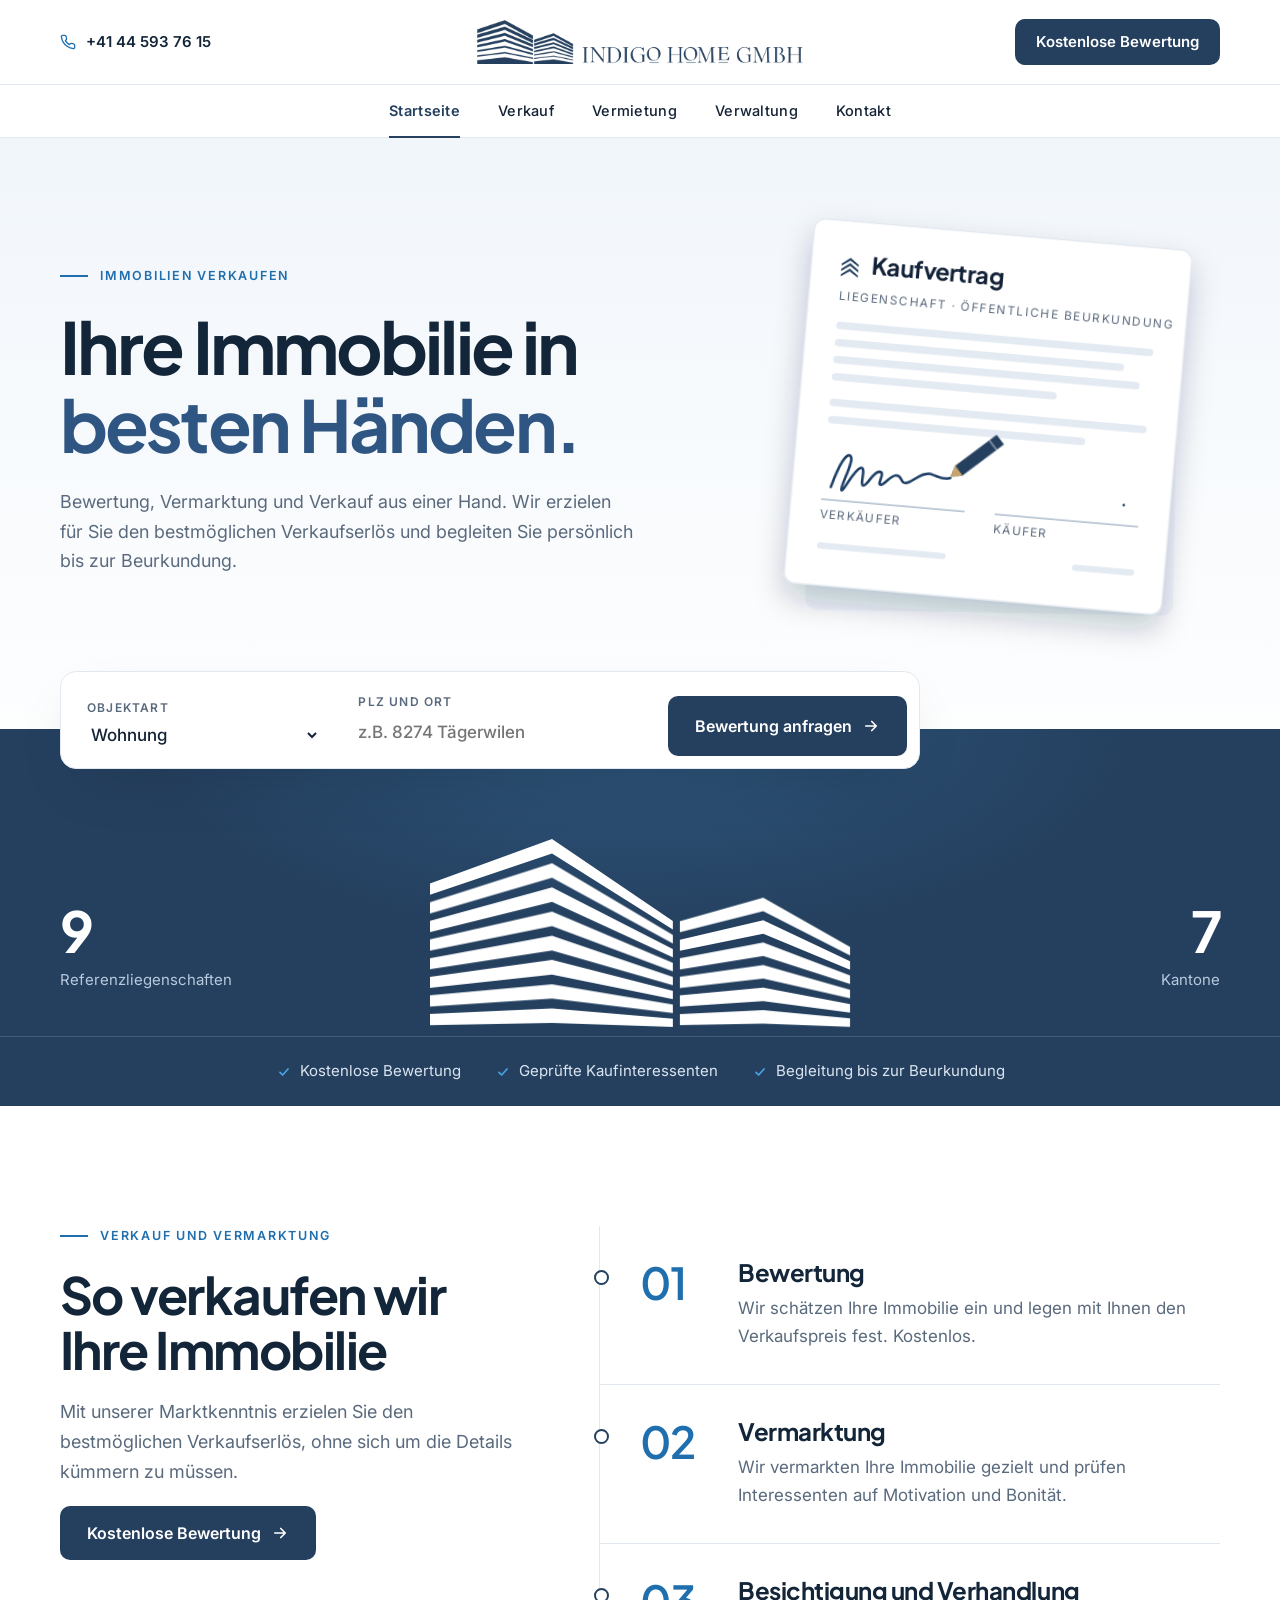
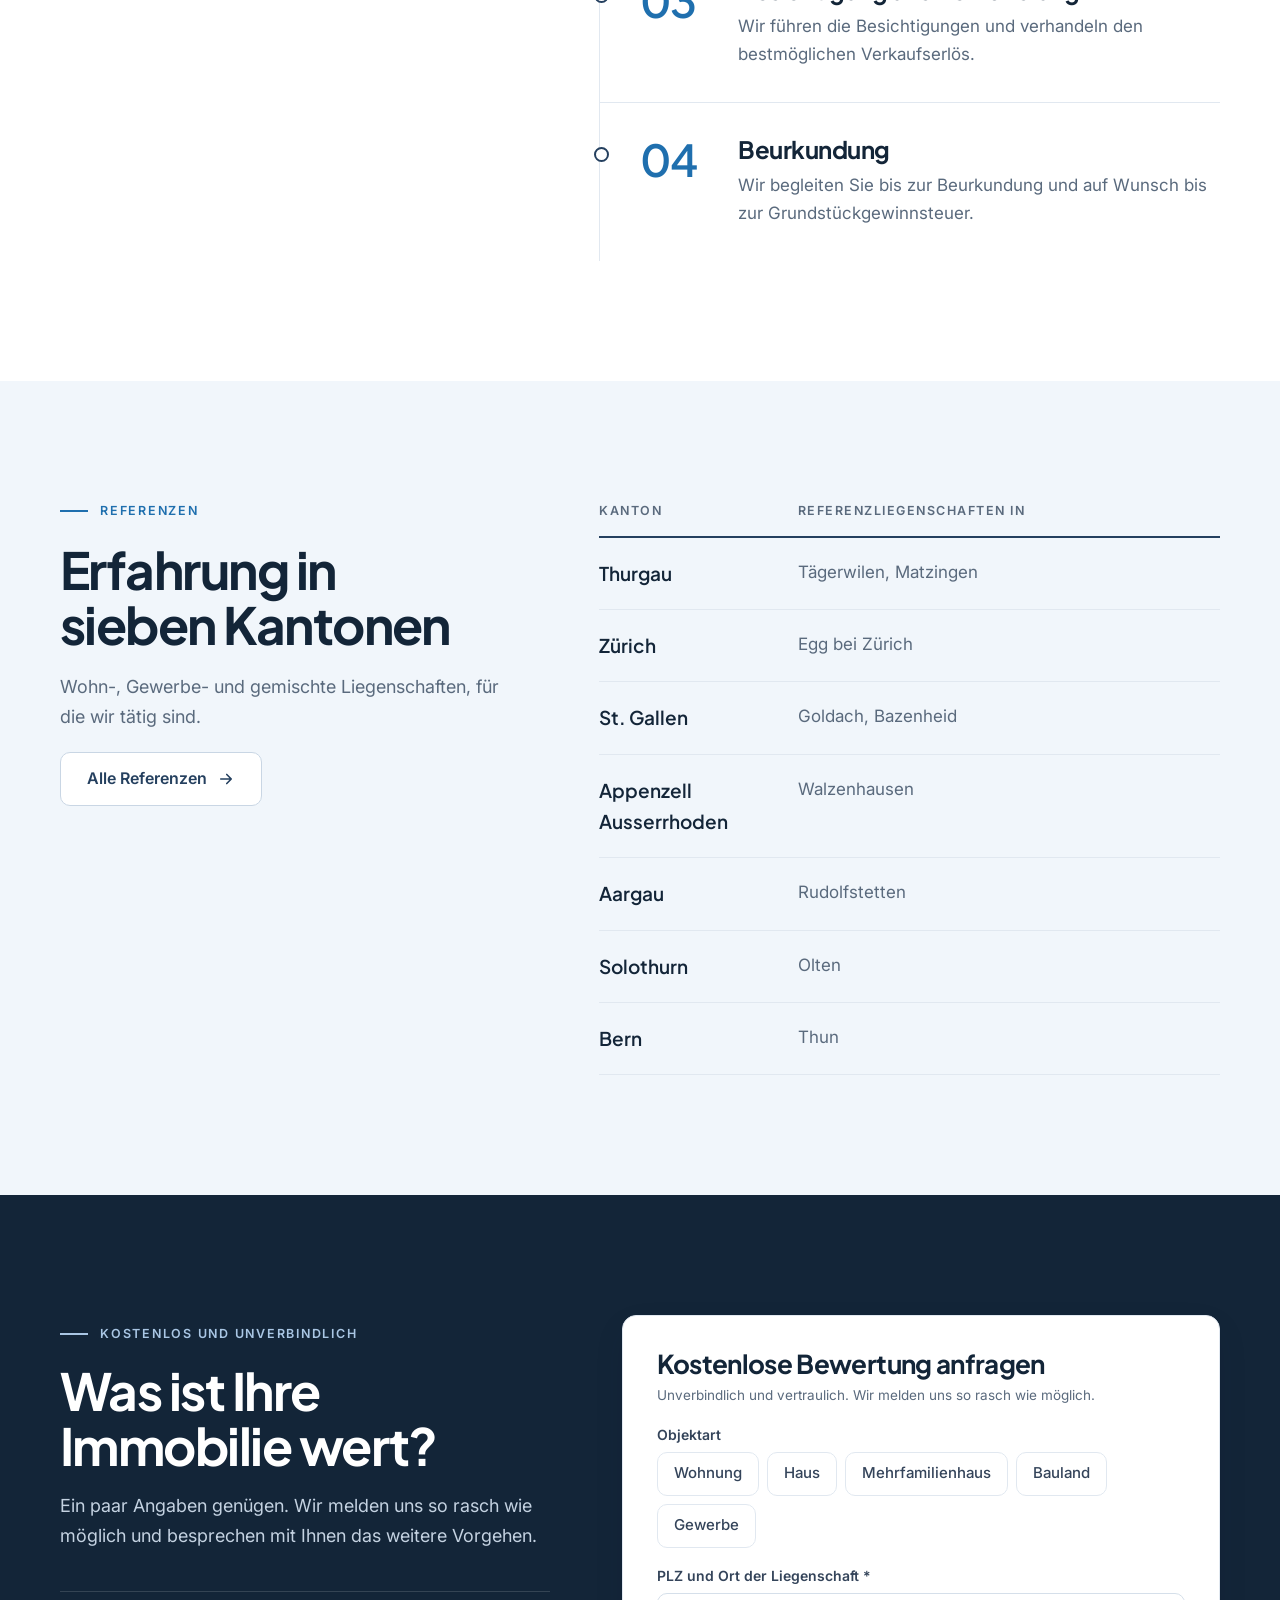
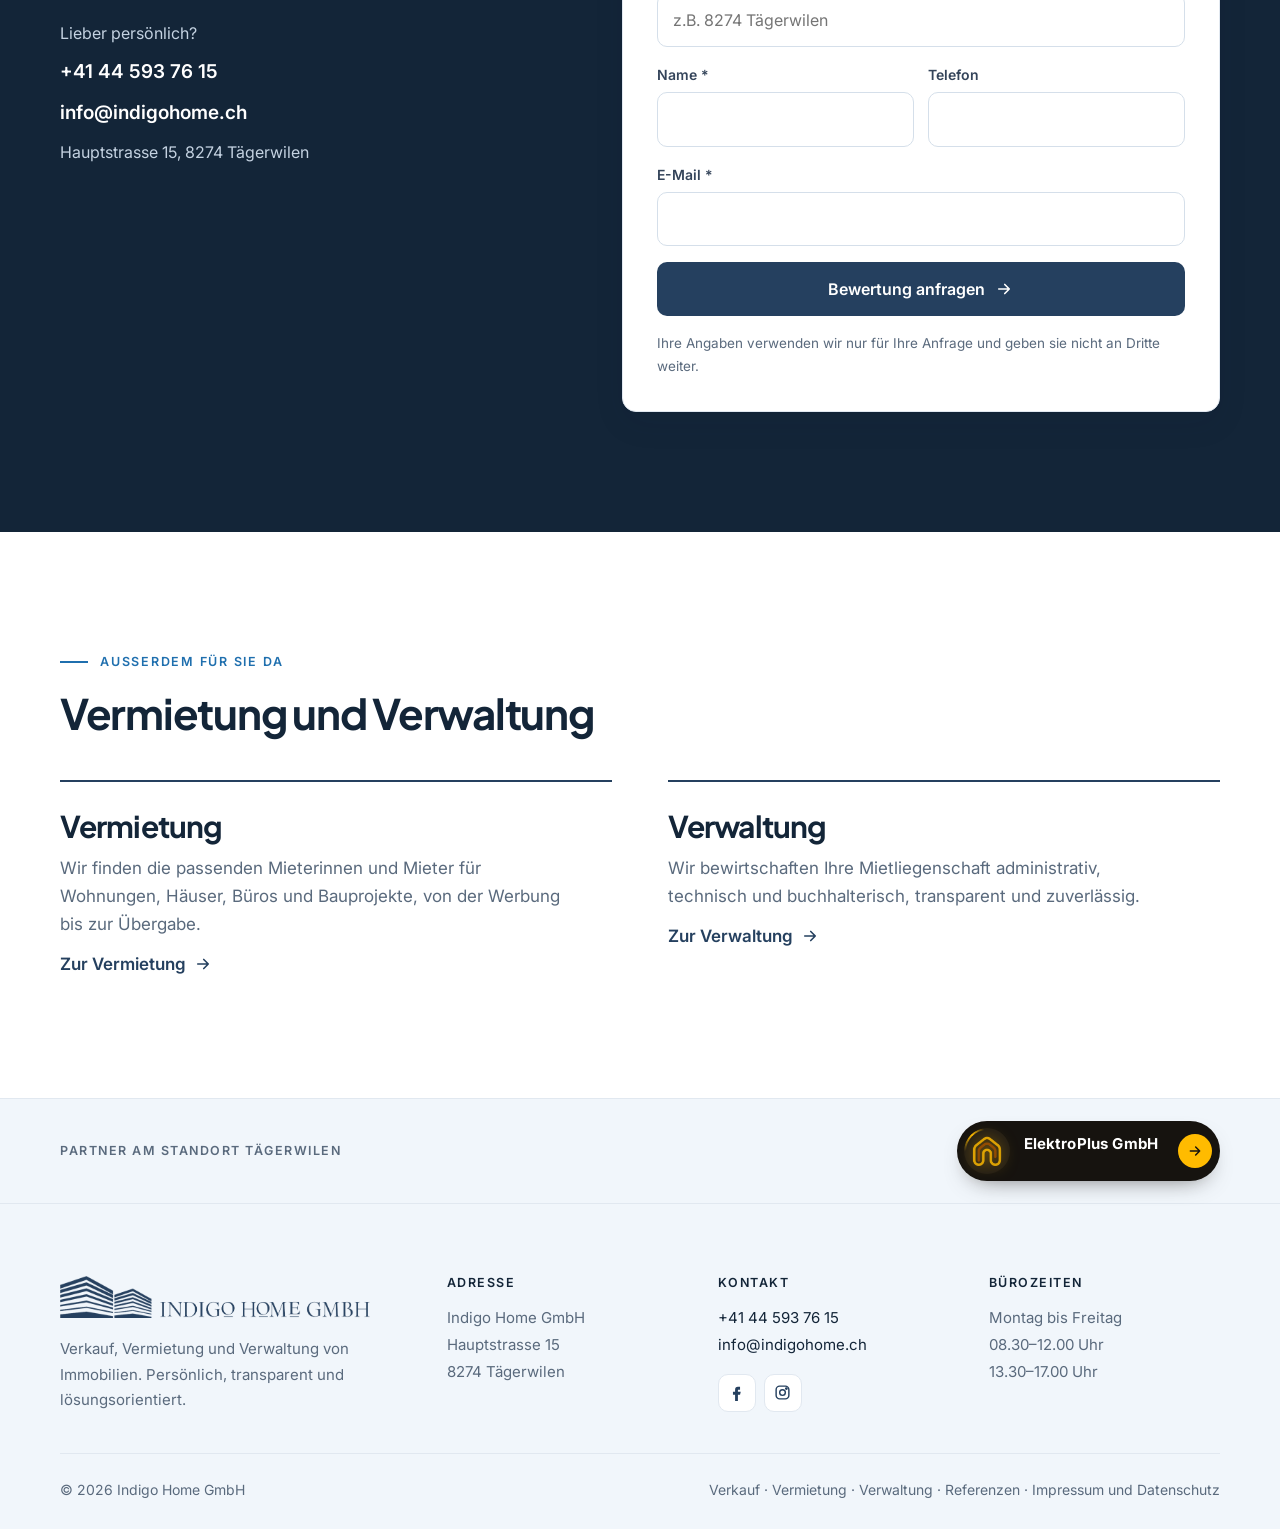
==== commit fb5383d8: "Partner-Link neu: dezente Leiste oben im Fuss mit animiertem Logo-Abzeichen Co-Authored-By: Claude O" ====
--- a/index.html
+++ b/index.html
@@ -279,15 +279,16 @@
     </div>
   </section>
 
-<section class="partner-sec" aria-label="Partnerunternehmen"><div class="wrap">
-  <a class="partner reveal" href="https://www.eplus-elektro.ch" target="_blank" rel="noopener">
-    <span class="plogo"><img src="img/partner-elektroplus.png" alt="" width="62" height="62"><i class="spark"></i></span>
-    <span class="ptxt"><small>Unser Partner am selben Standort</small><b>ElektroPlus GmbH</b><span>Ihr zuverlässiger Partner für sämtliche Elektroarbeiten. Wir bringen Spannung ins Haus.</span></span>
-    <span class="go"><svg width="18" height="18" viewBox="0 0 24 24" fill="none" stroke="currentColor" stroke-width="2.2" stroke-linecap="round" stroke-linejoin="round" aria-hidden="true"><path d="M5 12h14M13 6l6 6-6 6"/></svg></span>
-  </a>
-</div></section>
 </main>
 <footer>
+  <div class="pline"><div class="wrap">
+    <span class="plab">Partner am Standort Tägerwilen</span>
+    <a class="ppill" href="https://www.eplus-elektro.ch" target="_blank" rel="noopener" aria-label="ElektroPlus GmbH, Elektroarbeiten (öffnet neue Seite)">
+      <span class="plogo"><img src="img/partner-elektroplus.png" alt="" width="34" height="34"><i class="spark"></i></span>
+      <span class="pname"><b>ElektroPlus GmbH</b><small>Wir bringen Spannung ins Haus</small></span>
+      <span class="pgo"><svg width="18" height="18" viewBox="0 0 24 24" fill="none" stroke="currentColor" stroke-width="2.2" stroke-linecap="round" stroke-linejoin="round" aria-hidden="true"><path d="M5 12h14M13 6l6 6-6 6"/></svg></span>
+    </a>
+  </div></div>
   <div class="wrap">
     <div class="fbrand"><a class="brand" href="index.html" aria-label="Indigo Home GmbH"><img src="img/logo.png" alt="Indigo Home GmbH" width="311" height="42" loading="lazy"></a>
       <p>Verkauf, Vermietung und Verwaltung von Immobilien. Persönlich, transparent und lösungsorientiert.</p></div>
--- a/styles.css
+++ b/styles.css
@@ -164,28 +164,27 @@
 }
 
 @property --a{syntax:'<angle>';inherits:false;initial-value:0deg}
-/* Partner ElektroPlus: eigene Farben (Schwarz und Gold), damit klar ist, dass es eine andere Firma ist */
-.partner-sec{padding-block:0 80px}
-.partner{position:relative;overflow:hidden;display:flex;align-items:center;gap:24px;padding:26px 30px;border-radius:16px;background:#16130f;color:#e9e1d4;text-decoration:none;transition:box-shadow .3s}
-.partner::before{content:"";position:absolute;inset:0;background:radial-gradient(400px 160px at 8% 50%,rgba(255,187,0,.16),transparent 70%);opacity:.6;transition:opacity .4s}
-.partner:hover{color:#e9e1d4;box-shadow:0 22px 44px -20px rgba(22,19,15,.6)}
-.partner:hover::before{opacity:1}
-.partner>*{position:relative}
-.plogo{flex:none;position:relative;width:78px;height:78px;border-radius:14px;background:#221d16;display:grid;place-items:center}
-.plogo img{width:56px;height:56px}
-.ptxt{display:flex;flex-direction:column;gap:2px;min-width:0}
-.ptxt small{font-size:12px;font-weight:600;letter-spacing:.12em;text-transform:uppercase;color:#ffbb00}
-.ptxt b{font-family:var(--f-head);font-size:22px;color:#fff;letter-spacing:-.02em}
-.ptxt span{font-size:15px;color:#cbbfae}
-.partner .go{margin-left:auto;flex:none;width:46px;height:46px;border-radius:50%;border:1.5px solid rgba(255,187,0,.5);color:#ffbb00;display:grid;place-items:center;transition:background .3s,color .3s}
-.partner:hover .go{background:#ffbb00;color:#16130f}
-@media (max-width:620px){.partner{flex-wrap:wrap;padding:22px}.partner .go{display:none}}
+/* Partner-Leiste oben im Fuss: kompaktes Abzeichen in den Farben von ElektroPlus (Schwarz und Gold) */
+.pline{border-bottom:1px solid var(--line)}
+.pline .wrap{display:flex;flex-wrap:wrap;align-items:center;justify-content:space-between;gap:14px 24px;padding-block:22px}
+.plab{font-size:12.5px;font-weight:600;letter-spacing:.12em;text-transform:uppercase;color:var(--muted)}
+.ppill{display:inline-flex;align-items:center;gap:14px;padding:7px 8px 7px 7px;border-radius:999px;background:#16130f;color:#fff;text-decoration:none;box-shadow:0 10px 24px -14px rgba(22,19,15,.7);transition:box-shadow .3s}
+.ppill:hover{color:#fff;box-shadow:0 14px 30px -12px rgba(22,19,15,.75),0 0 0 3px rgba(255,187,0,.25)}
+.plogo{position:relative;flex:none;width:46px;height:46px;border-radius:50%;background:#221d16;display:grid;place-items:center}
+.plogo img{width:30px;height:30px}
+.pname{display:flex;flex-direction:column;line-height:1.2}
+.pname b{font-size:15px;font-weight:700;letter-spacing:.01em}
+.pname small{font-size:12.5px;color:#cbbfae;max-width:0;overflow:hidden;white-space:nowrap;opacity:0;transition:max-width .5s cubic-bezier(.22,1,.36,1),opacity .4s}
+.ppill:hover .pname small,.ppill:focus-visible .pname small{max-width:260px;opacity:1}
+.pgo{flex:none;width:34px;height:34px;border-radius:50%;background:#ffbb00;color:#16130f;display:grid;place-items:center;margin-left:6px}
+.pgo svg{width:16px;height:16px;transition:transform .3s}
+.ppill:hover .pgo svg{transform:translateX(2px) rotate(-45deg)}
+@media (hover:none){.pname small{max-width:260px;opacity:1}}
 @media (prefers-reduced-motion:no-preference){
-  /* Logo leuchtet auf wie beim Einschalten, danach pulsiert es ruhig */
-  .partner.in .plogo img{animation:power 1.4s steps(1,end) .3s both,glow 3.2s ease-in-out 1.8s infinite}
-  @keyframes power{0%{opacity:.15;filter:grayscale(1)}20%{opacity:1;filter:none}28%{opacity:.25;filter:grayscale(1)}40%{opacity:1;filter:none}46%{opacity:.4}54%,100%{opacity:1;filter:drop-shadow(0 0 10px rgba(255,187,0,.6))}}
-  @keyframes glow{0%,100%{filter:drop-shadow(0 0 2px rgba(255,187,0,.25))}50%{filter:drop-shadow(0 0 12px rgba(255,187,0,.75))}}
-  .spark{position:absolute;inset:-2px;border-radius:15px;pointer-events:none;background:conic-gradient(from var(--a),transparent 0 78%,#ffbb00 88%,transparent 98%);-webkit-mask:linear-gradient(#000 0 0) content-box,linear-gradient(#000 0 0);-webkit-mask-composite:xor;mask-composite:exclude;padding:2px;opacity:0}
-  .partner.in .spark{opacity:1;animation:orbit 3.2s linear 1.8s infinite}
+  /* Logo leuchtet auf wie beim Einschalten, danach glüht es ruhig, ein Lichtpunkt läuft im Kreis */
+  .ppill .plogo img{animation:power 1.4s steps(1,end) .4s both,glow 3.2s ease-in-out 1.8s infinite}
+  @keyframes power{0%{opacity:.15;filter:grayscale(1)}20%{opacity:1;filter:none}28%{opacity:.25;filter:grayscale(1)}40%{opacity:1;filter:none}46%{opacity:.4}54%,100%{opacity:1;filter:drop-shadow(0 0 8px rgba(255,187,0,.6))}}
+  @keyframes glow{0%,100%{filter:drop-shadow(0 0 2px rgba(255,187,0,.25))}50%{filter:drop-shadow(0 0 9px rgba(255,187,0,.75))}}
+  .spark{position:absolute;inset:0;border-radius:50%;pointer-events:none;padding:2px;background:conic-gradient(from var(--a),transparent 0 75%,#ffbb00 88%,transparent 98%);-webkit-mask:linear-gradient(#000 0 0) content-box,linear-gradient(#000 0 0);-webkit-mask-composite:xor;mask-composite:exclude;animation:orbit 2.8s linear 1.8s infinite}
   @keyframes orbit{to{--a:360deg}}
 }
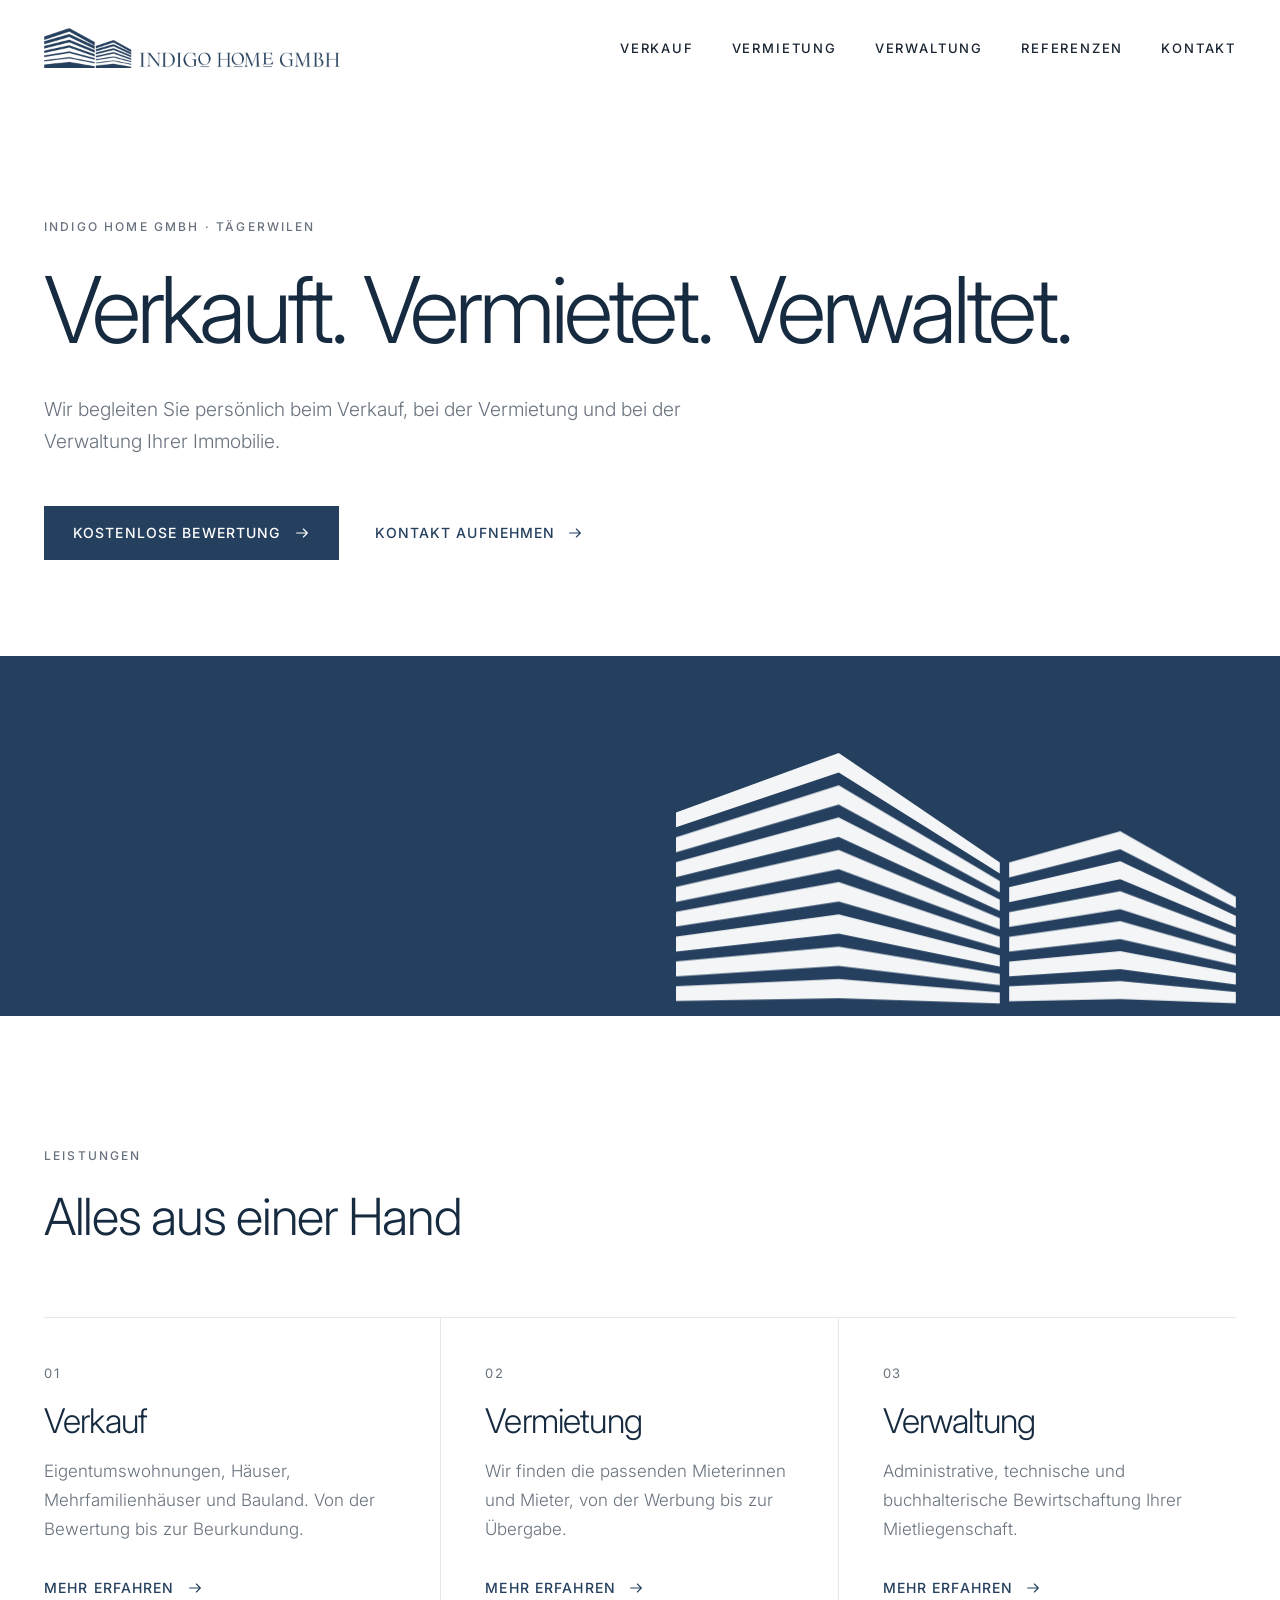
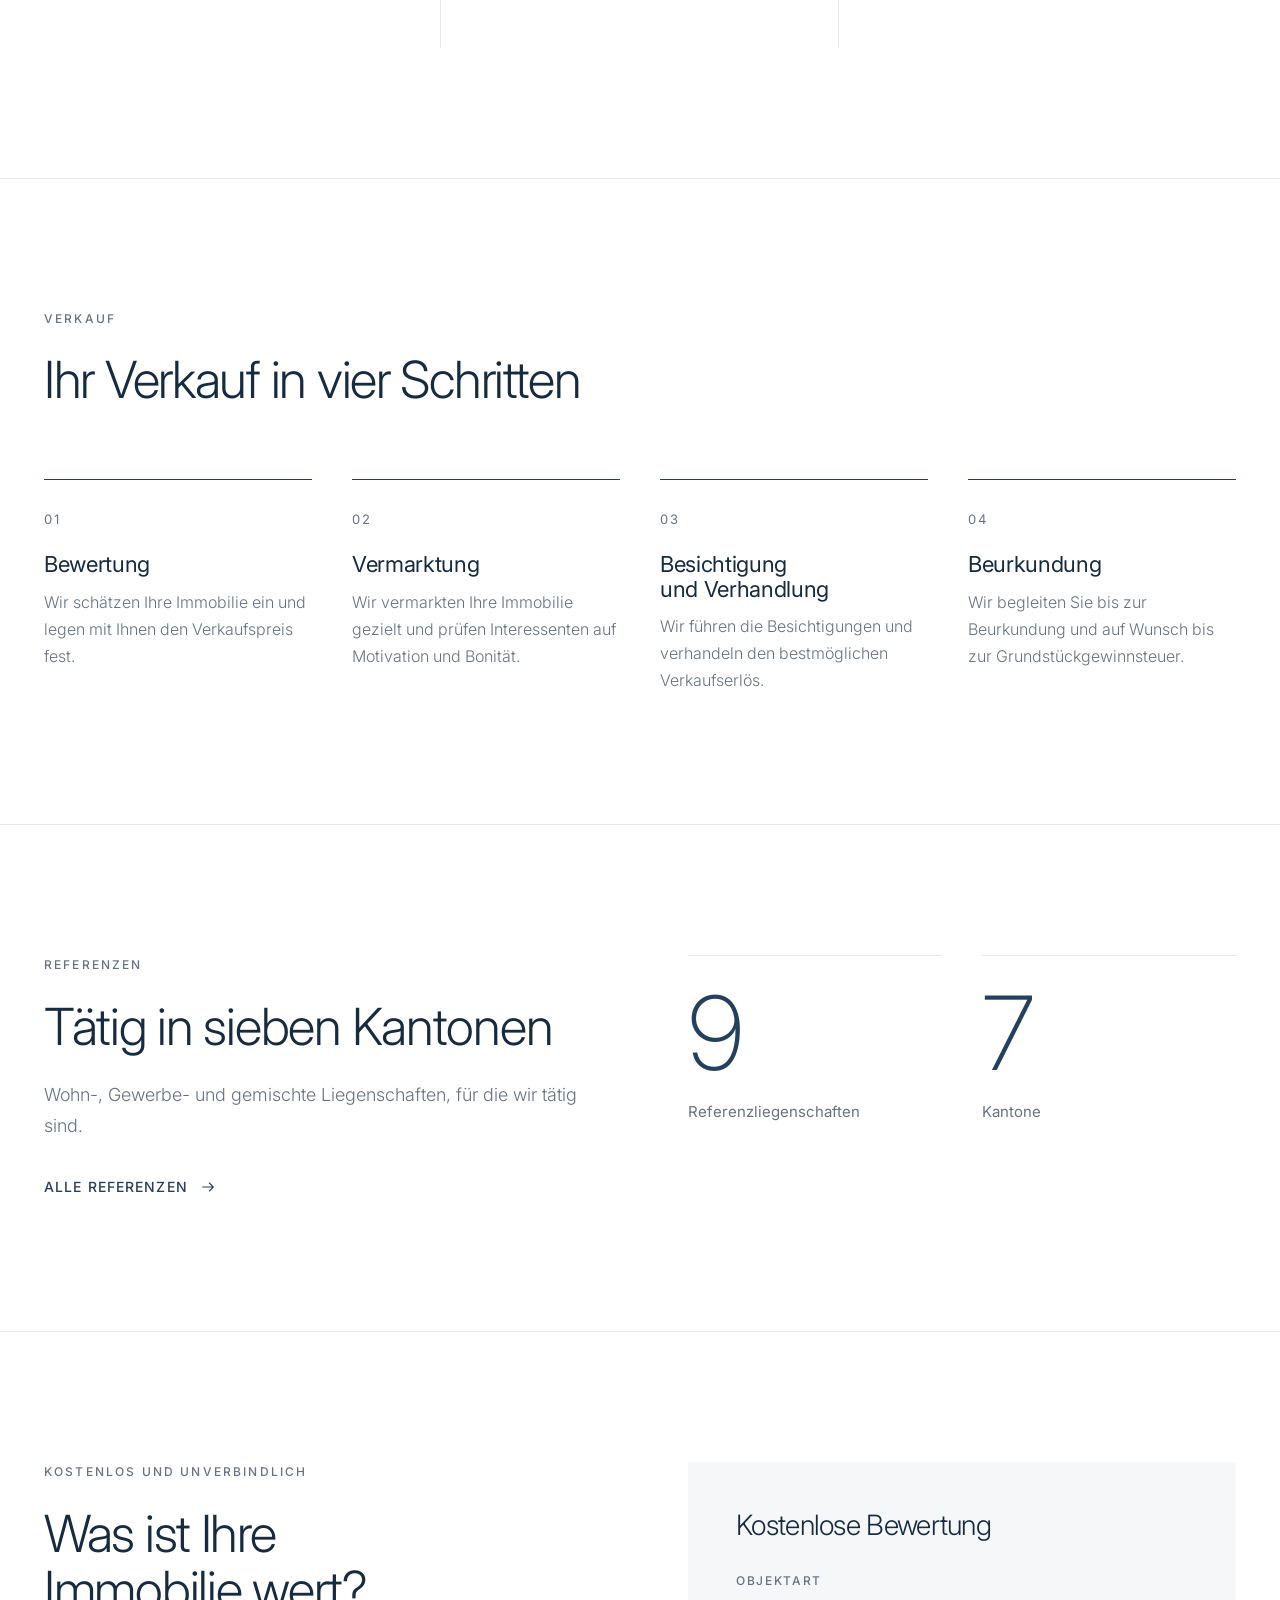
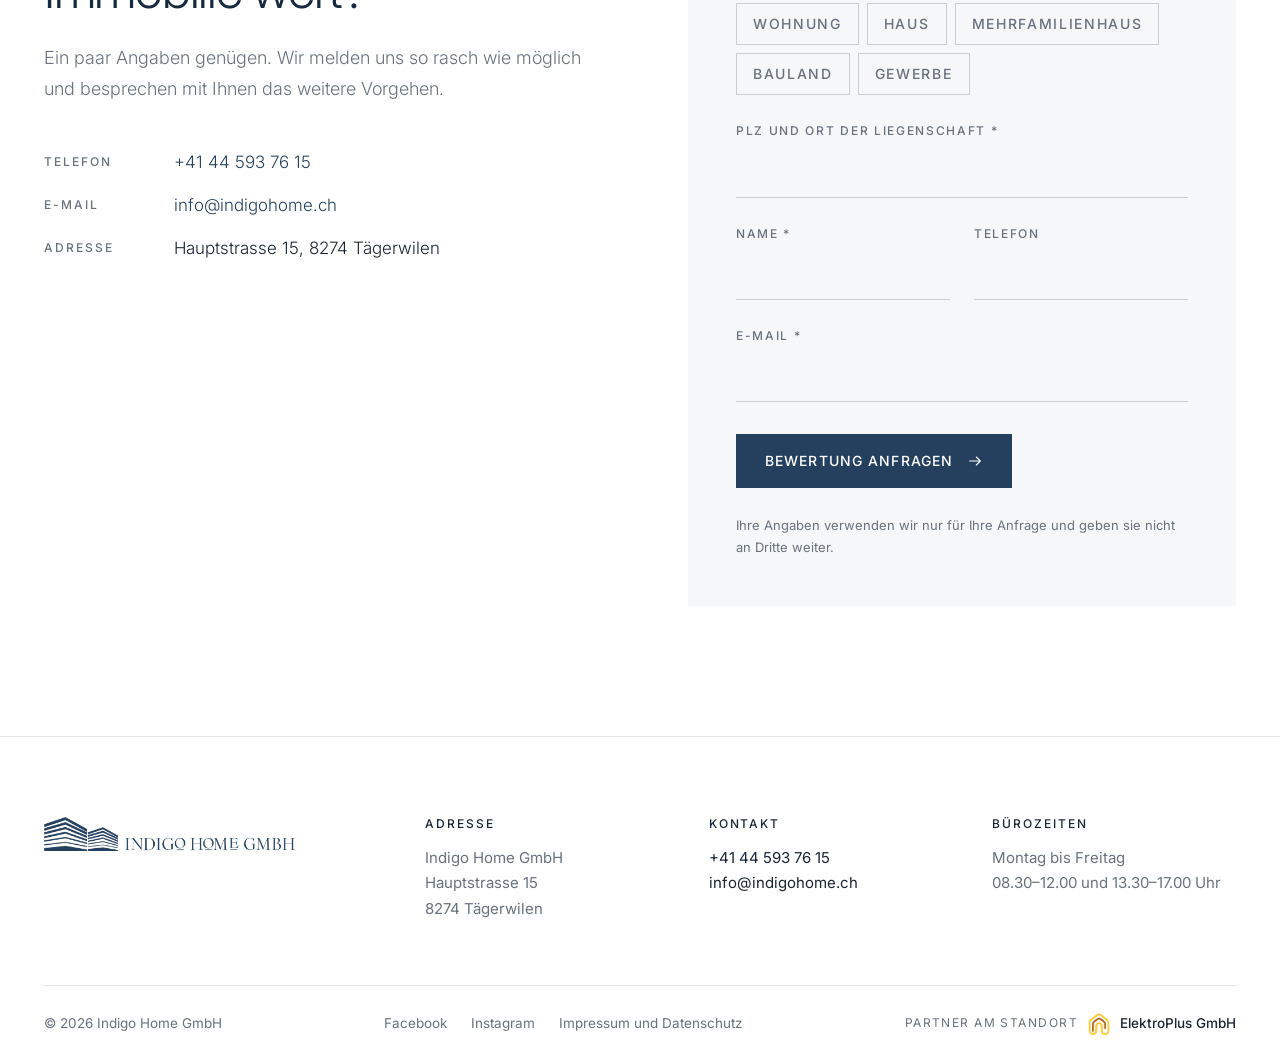
==== commit d8407ab1: "Neues minimales Design: viel Weiss, feine Linien, ruhige Schrift, «Verkauft. Vermietet. Verwaltet.» " ====
--- a/index.html
+++ b/index.html
@@ -3,300 +3,83 @@
 <head>
 <meta charset="utf-8">
 <meta name="viewport" content="width=device-width,initial-scale=1,viewport-fit=cover">
-<title>Indigo Home GmbH · Immobilie verkaufen</title>
-<meta name="description" content="Indigo Home GmbH aus Tägerwilen verkauft Ihre Immobilie: kostenlose Bewertung, gezielte Vermarktung, Begleitung bis zur Beurkundung. Auch Vermietung und Verwaltung.">
+<title>Indigo Home GmbH · Verkauf, Vermietung, Verwaltung</title>
+<meta name="description" content="Indigo Home GmbH, Tägerwilen: Wir verkaufen, vermieten und verwalten Immobilien. Kostenlose Bewertung Ihrer Liegenschaft.">
 <meta name="theme-color" content="#ffffff">
 <link rel="icon" href="img/favicon.png" type="image/png">
 <link rel="apple-touch-icon" href="img/apple-touch-icon.png">
 <link rel="preconnect" href="https://fonts.googleapis.com">
 <link rel="preconnect" href="https://fonts.gstatic.com" crossorigin>
-<link rel="stylesheet" href="https://fonts.googleapis.com/css2?family=Plus+Jakarta+Sans:wght@500;600;700;800&family=Inter:wght@400;500;600;700&display=swap">
-<link rel="stylesheet" href="styles.css"><style>
-.hero{padding-top:72px;background:linear-gradient(180deg,var(--ice) 0%,#fff 70%);overflow:hidden}
-.hgrid{display:grid;grid-template-columns:minmax(0,1.15fr) minmax(0,.85fr);gap:48px;align-items:center}
-.hero .htxt{display:flex;flex-direction:column;align-items:flex-start}
-.hero h1{font-size:clamp(40px,5.6vw,76px);margin-top:22px;letter-spacing:-.04em;max-width:11em}
-.hero .lead{color:var(--muted);font-size:clamp(17px,1.4vw,19.5px);max-width:32em;margin-top:24px}
-.hcon{position:relative;justify-self:center;width:min(100%,430px);transform:rotate(5deg);transform-origin:50% 60%}
-.hcon .contract{display:block;width:100%;height:auto;overflow:visible}
-@media (prefers-reduced-motion:no-preference){.hcon{animation:lay 1.2s cubic-bezier(.22,1,.36,1) both .2s}@keyframes lay{from{opacity:0;transform:rotate(14deg) translate(40px,30px)}to{opacity:1;transform:rotate(5deg)}}}
-@media (max-width:900px){.hgrid{grid-template-columns:minmax(0,1fr);gap:28px}.hcon{width:min(88%,360px);transform:rotate(4deg)}}
-.quick{position:relative;z-index:2;display:grid;grid-template-columns:minmax(0,1fr) minmax(0,1.2fr) auto;gap:10px;align-items:end;width:min(100%,860px);margin:40px 0 0;padding:12px;background:#fff;border:1px solid var(--line);border-radius:16px;box-shadow:0 24px 60px -28px rgba(19,34,53,.35);text-align:left}
-.quick label{display:flex;flex-direction:column;gap:4px;padding:8px 14px;border-radius:10px;font-size:12px;font-weight:600;letter-spacing:.1em;text-transform:uppercase;color:var(--muted)}
-.quick label:focus-within{background:var(--ice)}
-.quick select,.quick input{font:inherit;font-size:17px;font-weight:500;letter-spacing:0;text-transform:none;color:var(--ink);border:0;background:transparent;padding:2px 0;outline:none;width:100%}
-.quick .btn{min-height:60px}
-.quick-note{margin-top:14px;font-size:14px;color:var(--muted)}
-.skyline{position:relative;margin-top:-40px;background:var(--navy);color:#fff;overflow:hidden}
-.skyline::before{content:"";position:absolute;inset:0;background:radial-gradient(700px 300px at 50% 0%,rgba(74,163,224,.22),transparent 70%)}
-.skyline .wrap{position:relative;display:grid;grid-template-columns:1fr minmax(0,420px) 1fr;align-items:end;gap:40px;padding-top:110px}
-.skyline .bld{width:100%;color:#fff}
-.skyline .fact{padding-bottom:44px;text-align:left}
-.skyline .fact:last-child{text-align:right}
-.skyline .fact b{display:block;font-family:var(--f-head);font-size:clamp(40px,4.4vw,60px);letter-spacing:-.04em;line-height:1}
-.skyline .fact span{display:block;margin-top:8px;color:#b8c9dc;font-size:15px}
-.skyline .base{position:relative;border-top:1px solid rgba(255,255,255,.14)}
-.skyline .base ul{display:flex;flex-wrap:wrap;justify-content:center;gap:10px 34px;margin:0;padding:22px 20px;list-style:none;font-size:15px;color:#dbe5f0}
-.skyline .base li{display:flex;align-items:center;gap:8px}
-.skyline .base svg{color:var(--sky)}
-@media (max-width:820px){.quick{grid-template-columns:minmax(0,1fr)}.skyline .wrap{grid-template-columns:1fr 1fr;padding-top:90px}.skyline .bld{grid-column:1/-1;order:3;max-width:320px;justify-self:center}.skyline .fact{padding-bottom:0}}
-.tl{display:grid;grid-template-columns:minmax(0,.85fr) minmax(0,1.15fr);gap:80px;align-items:start}
-.tl .side{position:sticky;top:150px;display:flex;flex-direction:column;gap:20px}
-.tl .side h2{font-size:clamp(34px,4vw,52px)}
-.tl .side p{color:var(--muted);font-size:18px}
-.steps{list-style:none;margin:0;padding:0;border-left:1px solid var(--line)}
-.steps li{position:relative;display:grid;grid-template-columns:90px minmax(0,1fr);gap:8px;padding:34px 0 34px 40px;border-bottom:1px solid var(--line)}
-.steps li:last-child{border-bottom:0}
-.steps li::before{content:"";position:absolute;left:-6px;top:44px;width:11px;height:11px;border-radius:50%;background:#fff;border:2px solid var(--navy)}
-.steps .n{font-family:var(--f-head);font-size:44px;font-weight:600;line-height:1;color:var(--sky-d);letter-spacing:-.04em}
-.steps h3{font-size:24px;letter-spacing:-.02em}
-.steps p{color:var(--muted);margin-top:8px}
-@media (max-width:900px){.tl{grid-template-columns:minmax(0,1fr);gap:36px}.tl .side{position:static}.steps li{grid-template-columns:minmax(0,1fr);padding-left:28px}}
-.ktab{width:100%;border-collapse:collapse;font-size:17px}
-.ktab th{text-align:left;font-size:12.5px;font-weight:600;letter-spacing:.12em;text-transform:uppercase;color:var(--muted);padding:0 16px 14px 0;border-bottom:2px solid var(--navy)}
-.ktab td{padding:20px 16px 20px 0;border-bottom:1px solid var(--line);vertical-align:top}
-.ktab td:first-child{font-family:var(--f-head);font-weight:600;font-size:19px;color:var(--navy-3);width:32%}
-.ktab td:last-child{color:var(--muted)}
-.ktab tr{transition:background .2s}
-.ktab tbody tr:hover{background:var(--ice)}
-@media (max-width:700px){.ktab thead{display:none}.ktab tr{display:block;padding:16px 0;border-bottom:1px solid var(--line)}.ktab td{display:block;padding:2px 0;border:0;width:auto!important}}
-.contact-band{background:var(--navy-3);color:#fff}
-.contact-band .wrap{display:grid;grid-template-columns:minmax(0,.9fr) minmax(0,1.1fr);gap:72px;align-items:start}
-.contact-band h2{color:#fff;font-size:clamp(34px,4vw,52px)}
-.contact-band .eyebrow{color:#a9c6e4}
-.contact-band p.l{color:#c4d2e1;font-size:18px;margin-top:18px}
-.person{margin-top:40px;padding-top:28px;border-top:1px solid rgba(255,255,255,.14);display:flex;flex-direction:column;gap:10px;font-size:16px;color:#c4d2e1}
-.person a{color:#fff;text-decoration:none;font-weight:600;font-size:19px}
-.person a:hover{color:var(--sky)}
-@media (max-width:900px){.contact-band .wrap{grid-template-columns:minmax(0,1fr);gap:40px}}
-.also{display:grid;grid-template-columns:repeat(2,minmax(0,1fr));gap:56px}
-.also a{display:flex;flex-direction:column;gap:12px;padding-top:28px;border-top:2px solid var(--navy);text-decoration:none;color:inherit}
-.also h3{font-size:30px;letter-spacing:-.03em}
-.also p{color:var(--muted);max-width:30em}
-.also .more{display:inline-flex;align-items:center;gap:8px;font-weight:600;color:var(--navy)}
-.also a:hover h3{color:var(--sky-d)}
-.also a:hover .more svg{transform:translateX(3px)}
-.also .more svg{transition:transform .25s}
-@media (max-width:760px){.also{grid-template-columns:minmax(0,1fr);gap:36px}}
-</style><style>
-.ptrack{display:none}
-.process{list-style:none;margin:0;padding:0;display:grid;grid-template-columns:repeat(4,minmax(0,1fr));gap:18px}
-.process li{position:relative;display:flex;flex-direction:column;gap:10px;padding:30px;background:#fff;border:1px solid var(--line);border-radius:var(--r);box-shadow:var(--shadow);overflow:hidden;transition:transform .45s var(--spring),box-shadow .3s,border-color .3s}
-.process li::after{content:"";position:absolute;left:30px;top:0;height:3px;width:36px;background:var(--navy)}
-.process li:hover{border-color:#c6d5e5}
-
-.process .pn{font-family:var(--f-head);font-weight:700;font-size:15px;color:var(--sky-d);letter-spacing:.04em}
-
-.process h3{font-size:21px;letter-spacing:-.02em}
-.process p{color:var(--muted);font-size:16px}
-@media (max-width:1060px){.process{grid-template-columns:repeat(2,minmax(0,1fr))}}
-@media (max-width:620px){.process{grid-template-columns:minmax(0,1fr)}}
-.svcs{display:grid;grid-template-columns:1.3fr 1fr;grid-template-rows:auto auto;gap:18px}
-.svc{position:relative;overflow:hidden;display:flex;flex-direction:column;gap:14px;padding:36px;border-radius:28px;background:#fff;border:1px solid var(--line);text-decoration:none;color:inherit;transition:transform .45s var(--spring),box-shadow .3s}
-.svc:hover{transform:translateY(-6px);box-shadow:0 28px 56px -22px rgba(19,34,53,.3);color:inherit}
-.svc h3{font-size:32px}
-.svc p{color:var(--muted);max-width:30em}
-.svc .sic{width:58px;height:58px;border-radius:18px;background:var(--ice-2);color:var(--navy);display:grid;place-items:center;transition:transform .5s var(--spring),background .3s}
-
-.svc .more{margin-top:auto;display:inline-flex;align-items:center;gap:8px;font-weight:600;color:var(--navy)}
-.svc .more svg{transition:transform .35s var(--spring)}
-.svc:hover .more svg{transform:translateX(5px)}
-.svc.feat{grid-row:span 2;background:var(--navy);border-color:var(--navy);color:#fff;padding-bottom:200px}
-.svc.feat h3{color:#fff;font-size:44px}.svc.feat p{color:#c9d5e3}.svc.feat .more{color:#fff}
-.svc.feat .checks{color:#e5ecf4}
-.svc.feat .checks li::before{background-color:rgba(255,255,255,.12);background-image:url("data:image/svg+xml,%3Csvg xmlns='http://www.w3.org/2000/svg' viewBox='0 0 24 24' fill='none' stroke='%234aa3e0' stroke-width='3' stroke-linecap='round' stroke-linejoin='round'%3E%3Cpath d='M6 12.5l4 4 8-9'/%3E%3C/svg%3E")}
-.svc.feat .bld{position:absolute;right:-30px;bottom:-14px;width:min(78%,360px);color:rgba(255,255,255,.1);transition:transform .8s var(--ease),color .5s}
-.svc.feat:hover .bld{transform:translate(-14px,-6px);color:rgba(74,163,224,.28)}
-.svc .tag{align-self:flex-start;font-size:12.5px;font-weight:600;padding:6px 12px;border-radius:8px;background:rgba(255,255,255,.12);color:#fff}
-@media (max-width:900px){.svcs{grid-template-columns:minmax(0,1fr)}.svc.feat{grid-row:auto;padding-bottom:170px}}
-.refs{display:grid;grid-template-columns:repeat(3,minmax(0,1fr));gap:16px}
-.ref{display:flex;flex-direction:column;gap:6px;padding:26px;background:#fff;border:1px solid var(--line);border-radius:var(--r);transition:box-shadow .3s,border-color .3s;transform-style:preserve-3d}
-.ref:hover{box-shadow:0 24px 48px -20px rgba(19,34,53,.28);border-color:#cfdeec}
-.ref .rtop{display:flex;justify-content:space-between;align-items:center;margin-bottom:16px}
-.ref .ric{width:50px;height:50px;border-radius:12px;background:var(--ice-2);color:var(--navy);display:grid;place-items:center;transition:transform .5s var(--spring)}
-
-.ref .kt{font-family:var(--f-head);font-weight:800;font-size:13px;letter-spacing:.06em;padding:6px 10px;border-radius:10px;border:1.5px solid var(--line);color:var(--navy)}
-.ref h3{font-size:24px;letter-spacing:-.025em}
-.ref p{color:var(--muted);font-size:15.5px}
-.ref .kn{margin-top:8px;font-size:13px;font-weight:600;color:var(--sky-d)}
-@media (max-width:980px){.refs{grid-template-columns:repeat(2,minmax(0,1fr))}}
-@media (max-width:620px){.refs{grid-template-columns:minmax(0,1fr)}}
-.valband{background:var(--navy);color:#fff;border-radius:20px;padding:64px;display:grid;grid-template-columns:minmax(0,1fr) minmax(0,1.15fr);gap:48px;align-items:start;position:relative;overflow:hidden}
-.valband>.bld{position:absolute;left:-30px;bottom:-12px;width:min(46%,440px);color:rgba(255,255,255,.07)}
-.valband>*{position:relative}
-.valband>.bld{position:absolute}
-.valband h2{color:#fff;font-size:clamp(34px,4.2vw,56px)}
-
-.valband .eyebrow{color:#a9c6e4}
-.valband p.l{color:#c9d5e3;font-size:18px;margin-top:18px}
-.valband .checks{margin-top:26px;color:#e5ecf4}
-.valband .checks li::before{background-color:rgba(255,255,255,.12);background-image:url("data:image/svg+xml,%3Csvg xmlns='http://www.w3.org/2000/svg' viewBox='0 0 24 24' fill='none' stroke='%234aa3e0' stroke-width='3' stroke-linecap='round' stroke-linejoin='round'%3E%3Cpath d='M6 12.5l4 4 8-9'/%3E%3C/svg%3E")}
-.fcard{padding:34px;color:var(--ink);border-radius:14px}
-.ftitle{font-size:26px;letter-spacing:-.025em}
-@media (max-width:960px){.valband{grid-template-columns:minmax(0,1fr);padding:40px 22px;border-radius:28px}}
-@media (max-width:520px){.fcard{padding:22px}}
-.split{display:grid;grid-template-columns:minmax(0,1fr) minmax(0,1fr);gap:56px;align-items:start}
-.split h2{font-size:clamp(32px,4vw,50px)!important}
-@media (max-width:900px){.split{grid-template-columns:minmax(0,1fr);gap:32px}}
-.cols3{display:grid;grid-template-columns:repeat(3,minmax(0,1fr));gap:18px}
-.cols3 .card{padding:32px;transition:transform .45s var(--spring),box-shadow .3s}
-
-.cols3 h3{font-size:24px;margin-bottom:18px}
-@media (max-width:900px){.cols3{grid-template-columns:minmax(0,1fr)}}
-.cta{position:relative;overflow:hidden;background:var(--ice);border:1px solid var(--line);border-radius:18px;padding:56px;display:flex;flex-wrap:wrap;align-items:center;justify-content:space-between;gap:24px}
-
-.cta>*{position:relative}
-.cta h2{font-size:clamp(30px,3.4vw,44px);max-width:16em}
-.cta p{color:var(--muted);margin-top:10px;max-width:36em}
-@media (max-width:520px){.cta{padding:32px 24px}}
-.duo{display:grid;grid-template-columns:repeat(2,minmax(0,1fr));gap:18px}
-.mini{display:flex;align-items:center;gap:20px;padding:26px 28px;background:#fff;border:1px solid var(--line);border-radius:var(--r);text-decoration:none;color:inherit;transition:transform .45s var(--spring),box-shadow .3s}
-.mini:hover{border-color:#c6d5e5;box-shadow:0 22px 44px -20px rgba(19,34,53,.28);color:inherit}
-.mini .sic{flex:none;width:54px;height:54px;border-radius:16px;background:var(--ice-2);color:var(--navy);display:grid;place-items:center;transition:transform .5s var(--spring),background .3s}
-
-.mini h3{font-size:22px}.mini p{color:var(--muted);font-size:15.5px;margin-top:4px}
-.mini .go{margin-left:auto;flex:none;width:42px;height:42px;border-radius:50%;border:1.5px solid var(--line);display:grid;place-items:center;color:var(--navy);transition:background .3s,color .3s,transform .35s var(--spring)}
-.mini:hover .go{background:var(--navy);color:#fff}
-@media (max-width:760px){.duo{grid-template-columns:minmax(0,1fr)}.mini{padding:20px}}
-.process-cta{margin-top:32px;display:flex;flex-wrap:wrap;gap:12px}
-.info{display:flex;flex-direction:column;gap:22px}
-.info .it{display:flex;gap:16px;align-items:flex-start}
-.info .ic{flex:none;width:50px;height:50px;border-radius:16px;background:var(--ice-2);color:var(--navy);display:grid;place-items:center;transition:transform .5s var(--spring)}
-
-.info small{display:block;font-size:12.5px;font-weight:600;letter-spacing:.1em;text-transform:uppercase;color:var(--muted)}
-.info a,.info address,.info span.v{font-style:normal;font-size:18px;color:var(--ink);text-decoration:none;font-weight:500}
-.info a:hover{color:var(--sky-d)}
-</style>
+<link rel="stylesheet" href="https://fonts.googleapis.com/css2?family=Inter:wght@300;400;500;600&display=swap">
+<link rel="stylesheet" href="styles.css">
 </head>
 <body>
 <header class="top">
-  <div class="wrap row1">
-    <a class="tel" data-phone-btn href="#"><svg width="16" height="16" viewBox="0 0 24 24" fill="none" stroke="currentColor" stroke-width="2" stroke-linecap="round" stroke-linejoin="round" aria-hidden="true"><path d="M22 16.9v3a2 2 0 0 1-2.2 2 19.8 19.8 0 0 1-8.6-3.1 19.5 19.5 0 0 1-6-6A19.8 19.8 0 0 1 2.1 4.2 2 2 0 0 1 4.1 2h3a2 2 0 0 1 2 1.7c.1 1 .4 1.9.7 2.8a2 2 0 0 1-.5 2.1L8 9.9a16 16 0 0 0 6 6l1.3-1.3a2 2 0 0 1 2.1-.4c.9.3 1.8.6 2.8.7a2 2 0 0 1 1.7 2z"/></svg><span data-phone></span></a>
-    <a class="brand" href="index.html" aria-label="Indigo Home GmbH, zur Startseite"><img src="img/logo.png" alt="Indigo Home GmbH" width="311" height="42"></a>
-    <a class="btn brass hcta" href="index.html#bewertung">Kostenlose Bewertung</a>
-    <button class="menu" id="menuBtn" type="button" aria-label="Menü öffnen" aria-expanded="false" aria-controls="nav"><svg width="22" height="22" viewBox="0 0 24 24" fill="none" stroke="currentColor" stroke-width="2" stroke-linecap="round" aria-hidden="true"><path d="M4 8h16M4 16h16"/></svg></button>
+  <div class="wrap">
+    <a class="brand" href="index.html" aria-label="Indigo Home GmbH, zur Startseite"><img src="img/logo.png" alt="Indigo Home GmbH" width="296" height="40"></a>
+    <button class="menu" id="menuBtn" type="button" aria-label="Menü öffnen" aria-expanded="false" aria-controls="nav"><span></span><span></span></button>
+    <nav class="nav" id="nav" aria-label="Hauptnavigation"><a href="verkauf.html">Verkauf</a><a href="vermietung.html">Vermietung</a><a href="verwaltung.html">Verwaltung</a><a href="referenzen.html">Referenzen</a><a href="kontakt.html">Kontakt</a></nav>
   </div>
-  <nav class="nav" id="nav" aria-label="Hauptnavigation"><div class="wrap">
-      <a href="index.html" aria-current="page">Startseite</a>
-      <a href="verkauf.html">Verkauf</a>
-      <a href="vermietung.html">Vermietung</a>
-      <a href="verwaltung.html">Verwaltung</a>
-      <a href="kontakt.html">Kontakt</a>
-      <a class="btn brass mcta" href="index.html#bewertung">Kostenlose Bewertung</a>
-  </div></nav>
 </header>
 <main>
-  <section class="hero" aria-labelledby="h1">
-    <div class="wrap">
-      <div class="hgrid">
-      <div class="htxt hin">
-        <span class="eyebrow">Immobilien verkaufen</span>
-        <h1 id="h1">Ihre Immobilie in <em>besten Händen.</em></h1>
-        <p class="lead">Bewertung, Vermarktung und Verkauf aus einer Hand. Wir erzielen für Sie den bestmöglichen Verkaufserlös und begleiten Sie persönlich bis zur Beurkundung.</p>
-      </div>
-      <div class="hcon"><svg class="contract" viewBox="0 0 400 392" role="img" aria-label="Ein Kaufvertrag wird von Verkäufer und Käufer unterschrieben">
-  <defs><filter id="sh" x="-10%" y="-10%" width="120%" height="130%"><feDropShadow dx="0" dy="14" stdDeviation="14" flood-color="#132235" flood-opacity=".22"/></filter></defs>
-  <rect x="34" y="34" width="342" height="340" rx="10" fill="#eef3f8" transform="rotate(-4 205 204)"/>
-  <rect x="24" y="22" width="352" height="340" rx="10" fill="#fff" stroke="#e1e8f0" filter="url(#sh)"/>
-  <g fill="#e3eaf2"><rect x="52" y="322" width="120" height="6" rx="3"/><rect x="290" y="322" width="58" height="6" rx="3"/></g>
-  <g fill="#25405f">
-    <polygon points="52,62 60,56 68,62 68,64 60,58.5 52,64"/><polygon points="52,67 60,61 68,67 68,69 60,63.5 52,69"/><polygon points="52,72 60,66 68,72 68,74 60,68.5 52,74"/>
-  </g>
-  <text x="80" y="70" font-family="Plus Jakarta Sans, Inter, Arial, sans-serif" font-weight="700" font-size="22" fill="#132238" letter-spacing="-.5">Kaufvertrag</text>
-  <text x="52" y="96" font-family="Inter, Arial, sans-serif" font-size="11" fill="#5a6a7d" letter-spacing="1.4">LIEGENSCHAFT · ÖFFENTLICHE BEURKUNDUNG</text>
-  <g fill="#e3eaf2"><rect x="52" y="116" width="296" height="7" rx="3.5"/><rect x="52" y="132" width="270" height="7" rx="3.5"/><rect x="52" y="148" width="286" height="7" rx="3.5"/><rect x="52" y="164" width="210" height="7" rx="3.5"/><rect x="52" y="188" width="296" height="7" rx="3.5"/><rect x="52" y="204" width="240" height="7" rx="3.5"/></g>
-  <g stroke="#9fb0c3" stroke-width="1.2"><line x1="52" y1="282" x2="186" y2="282"/><line x1="214" y1="282" x2="348" y2="282"/></g>
-  <g font-family="Inter, Arial, sans-serif" font-size="11" fill="#5a6a7d" letter-spacing="1.2"><text x="52" y="300">VERKÄUFER</text><text x="214" y="300">KÄUFER</text></g>
-  <g fill="none" stroke="#1f3f66" stroke-width="2.4" stroke-linecap="round" stroke-linejoin="round">
-    <path id="sg1" class="sig" pathLength="1" stroke-dasharray="1" stroke-dashoffset="1" d="M60 270c6-22 12-34 16-30s-8 30-6 32 10-20 16-22 0 16 4 16 8-14 14-14-2 12 2 12 8-10 14-10 4 8 10 6 14-12 22-10 10 4 18 2"/>
-    <path id="sg2" class="sig" pathLength="1" stroke-dasharray="1" stroke-dashoffset="1" d="M224 274c2-16 10-34 18-32s-2 24-12 30c-8 5 0 8 9 0s13-20 18-17-5 19 1 19 9-11 15-11 1 9 7 8c7-1 10-7 16-7s6 7 13 5c7-2 14-6 24-6"/>
-  </g>
-  <g class="seal" opacity="0" transform="translate(318 222)">
-    <circle r="24" fill="#25405f"/><circle r="19" fill="none" stroke="#fff" stroke-opacity=".35" stroke-dasharray="2 3"/>
-    <path d="M-8 0l5 5 11-12" fill="none" stroke="#fff" stroke-width="3.2" stroke-linecap="round" stroke-linejoin="round"/>
-  </g>
-  <g class="pen p1" opacity="0"><path d="M0 0l3-11 34-34 8 8-34 34z" fill="#25405f"/><path d="M0 0l3-11 8 8z" fill="#c7a46a"/><path d="M31 -39l8 8" stroke="#fff" stroke-opacity=".5" stroke-width="1.5"/></g>
-  <g class="pen p2" opacity="0"><path d="M0 0l3-11 34-34 8 8-34 34z" fill="#25405f"/><path d="M0 0l3-11 8 8z" fill="#c7a46a"/><path d="M31 -39l8 8" stroke="#fff" stroke-opacity=".5" stroke-width="1.5"/></g>
-</svg></div>
-      </div>
-      <form class="quick hin" data-quick action="#bewertung" aria-label="Schnellstart Bewertung">
-        <label>Objektart<select name="q-objekt"><option>Wohnung</option><option>Haus</option><option>Mehrfamilienhaus</option><option>Bauland</option><option>Gewerbe</option></select></label>
-        <label>PLZ und Ort<input name="q-ort" type="text" placeholder="z.B. 8274 Tägerwilen" autocomplete="postal-code"></label>
-        <button class="btn brass" type="submit">Bewertung anfragen <svg width="18" height="18" viewBox="0 0 24 24" fill="none" stroke="currentColor" stroke-width="2.2" stroke-linecap="round" stroke-linejoin="round" aria-hidden="true"><path d="M5 12h14M13 6l6 6-6 6"/></svg></button>
-      </form>
+  <section class="hero"><div class="wrap hin">
+    <span class="label">Indigo Home GmbH · Tägerwilen</span>
+    <h1>Verkauft. Vermietet. Verwaltet.</h1>
+    <p class="lead">Wir begleiten Sie persönlich beim Verkauf, bei der Vermietung und bei der Verwaltung Ihrer Immobilie.</p>
+    <div class="acts"><a class="btn" href="#bewertung">Kostenlose Bewertung <svg width="16" height="16" viewBox="0 0 24 24" fill="none" stroke="currentColor" stroke-width="1.6" stroke-linecap="round" stroke-linejoin="round" aria-hidden="true"><path d="M4 12h16M14 6l6 6-6 6"/></svg></a><a class="tlink" href="kontakt.html">Kontakt aufnehmen <svg width="16" height="16" viewBox="0 0 24 24" fill="none" stroke="currentColor" stroke-width="1.6" stroke-linecap="round" stroke-linejoin="round" aria-hidden="true"><path d="M4 12h16M14 6l6 6-6 6"/></svg></a></div>
+  </div></section>
+  <div class="visual" aria-hidden="true"><div class="wrap"><svg class="bld anim" viewBox="0 0 358 168" aria-hidden="true"><polygon style="--i:7" points="0.0,38.0 104.0,0.0 207.0,70.0 207.0,77.1 104.0,12.4 0.0,47.5"/><polygon style="--i:6" points="0.0,53.9 104.0,20.6 207.0,81.9 207.0,89.0 104.0,33.0 0.0,63.4"/><polygon style="--i:5" points="0.0,69.8 104.0,41.2 207.0,93.8 207.0,100.9 104.0,53.6 0.0,79.3"/><polygon style="--i:4" points="0.0,85.6 104.0,61.9 207.0,105.6 207.0,112.8 104.0,74.2 0.0,95.2"/><polygon style="--i:3" points="0.0,101.5 104.0,82.5 207.0,117.5 207.0,124.6 104.0,94.9 0.0,111.0"/><polygon style="--i:2" points="0.0,117.4 104.0,103.1 207.0,129.4 207.0,136.5 104.0,115.5 0.0,126.9"/><polygon style="--i:1" points="0.0,133.2 104.0,123.8 207.0,141.2 207.0,148.4 104.0,136.1 0.0,142.8"/><polygon style="--i:0" points="0.0,149.1 104.0,144.4 207.0,153.1 207.0,160.2 104.0,156.8 0.0,158.6"/><polygon style="--i:9" points="213.0,70.0 284.0,50.0 358.0,92.0 358.0,99.3 284.0,61.5 213.0,79.5"/><polygon style="--i:8" points="213.0,85.8 284.0,69.2 358.0,104.2 358.0,111.5 284.0,80.7 213.0,95.3"/><polygon style="--i:7" points="213.0,101.7 284.0,88.3 358.0,116.3 358.0,123.6 284.0,99.8 213.0,111.2"/><polygon style="--i:6" points="213.0,117.5 284.0,107.5 358.0,128.5 358.0,135.8 284.0,119.0 213.0,127.0"/><polygon style="--i:5" points="213.0,133.3 284.0,126.7 358.0,140.7 358.0,148.0 284.0,138.2 213.0,142.8"/><polygon style="--i:4" points="213.0,149.2 284.0,145.8 358.0,152.8 358.0,160.1 284.0,157.3 213.0,158.7"/></svg></div></div>
+
+  <section class="sec" aria-labelledby="h-l"><div class="wrap">
+    <div class="shead reveal"><span class="label">Leistungen</span><h2 id="h-l">Alles aus einer Hand</h2></div>
+    <div class="cols3">
+      <a class="col reveal" href="verkauf.html"><span class="n">01</span><h3>Verkauf</h3><p>Eigentumswohnungen, Häuser, Mehrfamilienhäuser und Bauland. Von der Bewertung bis zur Beurkundung.</p><span class="tlink">Mehr erfahren <svg width="16" height="16" viewBox="0 0 24 24" fill="none" stroke="currentColor" stroke-width="1.6" stroke-linecap="round" stroke-linejoin="round" aria-hidden="true"><path d="M4 12h16M14 6l6 6-6 6"/></svg></span></a>
+      <a class="col reveal" href="vermietung.html"><span class="n">02</span><h3>Vermietung</h3><p>Wir finden die passenden Mieterinnen und Mieter, von der Werbung bis zur Übergabe.</p><span class="tlink">Mehr erfahren <svg width="16" height="16" viewBox="0 0 24 24" fill="none" stroke="currentColor" stroke-width="1.6" stroke-linecap="round" stroke-linejoin="round" aria-hidden="true"><path d="M4 12h16M14 6l6 6-6 6"/></svg></span></a>
+      <a class="col reveal" href="verwaltung.html"><span class="n">03</span><h3>Verwaltung</h3><p>Administrative, technische und buchhalterische Bewirtschaftung Ihrer Mietliegenschaft.</p><span class="tlink">Mehr erfahren <svg width="16" height="16" viewBox="0 0 24 24" fill="none" stroke="currentColor" stroke-width="1.6" stroke-linecap="round" stroke-linejoin="round" aria-hidden="true"><path d="M4 12h16M14 6l6 6-6 6"/></svg></span></a>
     </div>
-    <div class="skyline" aria-label="Indigo Home in Zahlen">
-      <div class="wrap">
-        <div class="fact reveal"><b data-count="9">9</b><span>Referenzliegenschaften</span></div>
-        <svg class="bld anim" viewBox="0 0 358 168" aria-hidden="true" style="--d:300ms"><polygon style="--i:7" points="0.0,38.0 104.0,0.0 207.0,70.0 207.0,77.1 104.0,12.4 0.0,47.5"/><polygon style="--i:6" points="0.0,53.9 104.0,20.6 207.0,81.9 207.0,89.0 104.0,33.0 0.0,63.4"/><polygon style="--i:5" points="0.0,69.8 104.0,41.2 207.0,93.8 207.0,100.9 104.0,53.6 0.0,79.3"/><polygon style="--i:4" points="0.0,85.6 104.0,61.9 207.0,105.6 207.0,112.8 104.0,74.2 0.0,95.2"/><polygon style="--i:3" points="0.0,101.5 104.0,82.5 207.0,117.5 207.0,124.6 104.0,94.9 0.0,111.0"/><polygon style="--i:2" points="0.0,117.4 104.0,103.1 207.0,129.4 207.0,136.5 104.0,115.5 0.0,126.9"/><polygon style="--i:1" points="0.0,133.2 104.0,123.8 207.0,141.2 207.0,148.4 104.0,136.1 0.0,142.8"/><polygon style="--i:0" points="0.0,149.1 104.0,144.4 207.0,153.1 207.0,160.2 104.0,156.8 0.0,158.6"/><polygon style="--i:9" points="213.0,70.0 284.0,50.0 358.0,92.0 358.0,99.3 284.0,61.5 213.0,79.5"/><polygon style="--i:8" points="213.0,85.8 284.0,69.2 358.0,104.2 358.0,111.5 284.0,80.7 213.0,95.3"/><polygon style="--i:7" points="213.0,101.7 284.0,88.3 358.0,116.3 358.0,123.6 284.0,99.8 213.0,111.2"/><polygon style="--i:6" points="213.0,117.5 284.0,107.5 358.0,128.5 358.0,135.8 284.0,119.0 213.0,127.0"/><polygon style="--i:5" points="213.0,133.3 284.0,126.7 358.0,140.7 358.0,148.0 284.0,138.2 213.0,142.8"/><polygon style="--i:4" points="213.0,149.2 284.0,145.8 358.0,152.8 358.0,160.1 284.0,157.3 213.0,158.7"/></svg>
-        <div class="fact reveal"><b data-count="7">7</b><span>Kantone</span></div>
-      </div>
-      <div class="base"><ul><li><svg width="16" height="16" viewBox="0 0 24 24" fill="none" stroke="currentColor" stroke-width="2.6" stroke-linecap="round" stroke-linejoin="round" aria-hidden="true"><path d="M6 12.5l4 4 8-9"/></svg>Kostenlose Bewertung</li><li><svg width="16" height="16" viewBox="0 0 24 24" fill="none" stroke="currentColor" stroke-width="2.6" stroke-linecap="round" stroke-linejoin="round" aria-hidden="true"><path d="M6 12.5l4 4 8-9"/></svg>Geprüfte Kaufinteressenten</li><li><svg width="16" height="16" viewBox="0 0 24 24" fill="none" stroke="currentColor" stroke-width="2.6" stroke-linecap="round" stroke-linejoin="round" aria-hidden="true"><path d="M6 12.5l4 4 8-9"/></svg>Begleitung bis zur Beurkundung</li></ul></div>
-    </div>
-  </section>
+  </div></section>
 
-  <section class="block" id="verkauf" aria-labelledby="h-v">
-    <div class="wrap tl">
-      <div class="side reveal"><span class="eyebrow">Verkauf und Vermarktung</span><h2 id="h-v">So verkaufen wir Ihre Immobilie</h2><p>Mit unserer Marktkenntnis erzielen Sie den bestmöglichen Verkaufserlös, ohne sich um die Details kümmern zu müssen.</p><div><a class="btn brass" href="#bewertung">Kostenlose Bewertung <svg width="18" height="18" viewBox="0 0 24 24" fill="none" stroke="currentColor" stroke-width="2.2" stroke-linecap="round" stroke-linejoin="round" aria-hidden="true"><path d="M5 12h14M13 6l6 6-6 6"/></svg></a></div></div>
-      <ol class="steps"><li class="reveal"><span class="n">01</span><div><h3>Bewertung</h3><p>Wir schätzen Ihre Immobilie ein und legen mit Ihnen den Verkaufspreis fest. Kostenlos.</p></div></li><li class="reveal"><span class="n">02</span><div><h3>Vermarktung</h3><p>Wir vermarkten Ihre Immobilie gezielt und prüfen Interessenten auf Motivation und Bonität.</p></div></li><li class="reveal"><span class="n">03</span><div><h3>Besichtigung und Verhandlung</h3><p>Wir führen die Besichtigungen und verhandeln den bestmöglichen Verkaufserlös.</p></div></li><li class="reveal"><span class="n">04</span><div><h3>Beurkundung</h3><p>Wir begleiten Sie bis zur Beurkundung und auf Wunsch bis zur Grundstückgewinnsteuer.</p></div></li></ol>
-    </div>
-  </section>
+  <section class="sec line" aria-labelledby="h-v"><div class="wrap">
+    <div class="shead reveal"><span class="label">Verkauf</span><h2 id="h-v">Ihr Verkauf in vier Schritten</h2></div>
+    <ol class="steps"><li class="reveal"><span class="n">01</span><h3>Bewertung</h3><p>Wir schätzen Ihre Immobilie ein und legen mit Ihnen den Verkaufspreis fest.</p></li><li class="reveal"><span class="n">02</span><h3>Vermarktung</h3><p>Wir vermarkten Ihre Immobilie gezielt und prüfen Interessenten auf Motivation und Bonität.</p></li><li class="reveal"><span class="n">03</span><h3>Besichtigung und Verhandlung</h3><p>Wir führen die Besichtigungen und verhandeln den bestmöglichen Verkaufserlös.</p></li><li class="reveal"><span class="n">04</span><h3>Beurkundung</h3><p>Wir begleiten Sie bis zur Beurkundung und auf Wunsch bis zur Grundstückgewinnsteuer.</p></li></ol>
+  </div></section>
 
-  <section class="block ice" aria-labelledby="h-r">
-    <div class="wrap tl">
-      <div class="side reveal"><span class="eyebrow">Referenzen</span><h2 id="h-r">Erfahrung in sieben Kantonen</h2><p>Wohn-, Gewerbe- und gemischte Liegenschaften, für die wir tätig sind.</p><div><a class="btn line" href="referenzen.html">Alle Referenzen <svg width="18" height="18" viewBox="0 0 24 24" fill="none" stroke="currentColor" stroke-width="2.2" stroke-linecap="round" stroke-linejoin="round" aria-hidden="true"><path d="M5 12h14M13 6l6 6-6 6"/></svg></a></div></div>
-      <table class="ktab reveal"><thead><tr><th scope="col">Kanton</th><th scope="col">Referenzliegenschaften in</th></tr></thead><tbody><tr><td>Thurgau</td><td>Tägerwilen, Matzingen</td></tr><tr><td>Zürich</td><td>Egg bei Zürich</td></tr><tr><td>St. Gallen</td><td>Goldach, Bazenheid</td></tr><tr><td>Appenzell Ausserrhoden</td><td>Walzenhausen</td></tr><tr><td>Aargau</td><td>Rudolfstetten</td></tr><tr><td>Solothurn</td><td>Olten</td></tr><tr><td>Bern</td><td>Thun</td></tr></tbody></table>
-    </div>
-  </section>
+  <section class="sec line" aria-labelledby="h-r"><div class="wrap two">
+    <div class="reveal"><span class="label">Referenzen</span><h2 id="h-r">Tätig in sieben Kantonen</h2><p class="txt">Wohn-, Gewerbe- und gemischte Liegenschaften, für die wir tätig sind.</p><a class="tlink" href="referenzen.html">Alle Referenzen <svg width="16" height="16" viewBox="0 0 24 24" fill="none" stroke="currentColor" stroke-width="1.6" stroke-linecap="round" stroke-linejoin="round" aria-hidden="true"><path d="M4 12h16M14 6l6 6-6 6"/></svg></a></div>
+    <div class="nums reveal"><div><b data-count="9">9</b><span>Referenzliegenschaften</span></div><div><b data-count="7">7</b><span>Kantone</span></div></div>
+  </div></section>
 
-  <section class="block contact-band" id="bewertung" aria-labelledby="h-b">
-    <div class="wrap">
-      <div class="reveal"><span class="eyebrow">Kostenlos und unverbindlich</span><h2 id="h-b" style="margin-top:18px">Was ist Ihre Immobilie wert?</h2>
-        <p class="l">Ein paar Angaben genügen. Wir melden uns so rasch wie möglich und besprechen mit Ihnen das weitere Vorgehen.</p>
-        <div class="person"><span>Lieber persönlich?</span><a data-phone href="#"></a><a data-email href="#"></a><span>Hauptstrasse 15, 8274 Tägerwilen</span></div></div>
-      <div class="reveal"><form class="form card fcard" data-form="bewertung" data-subject="Bewertungsanfrage" data-ok="Vielen Dank. Wir melden uns so rasch wie möglich für Ihre kostenlose Bewertung." novalidate>
-  <div><h3 class="ftitle">Kostenlose Bewertung anfragen</h3><p class="note" style="margin-top:6px">Unverbindlich und vertraulich. Wir melden uns so rasch wie möglich.</p></div>
-  <div class="field"><span class="lab" id="l-objektart">Objektart</span><div class="seg" role="radiogroup" aria-labelledby="l-objektart"><label><input type="radio" name="objektart" value="Wohnung" data-msg="Bitte objektart wählen."><span>Wohnung</span></label><label><input type="radio" name="objektart" value="Haus" data-msg="Bitte objektart wählen."><span>Haus</span></label><label><input type="radio" name="objektart" value="Mehrfamilienhaus" data-msg="Bitte objektart wählen."><span>Mehrfamilienhaus</span></label><label><input type="radio" name="objektart" value="Bauland" data-msg="Bitte objektart wählen."><span>Bauland</span></label><label><input type="radio" name="objektart" value="Gewerbe" data-msg="Bitte objektart wählen."><span>Gewerbe</span></label></div></div>
-  <div class="field"><label for="f-ort">PLZ und Ort der Liegenschaft *</label><input id="f-ort" name="ort" type="text" required placeholder="z.B. 8274 Tägerwilen" data-msg="Bitte den Ort der Liegenschaft angeben."></div>
+  <section class="sec line" id="bewertung" aria-labelledby="h-b"><div class="wrap two">
+    <div class="reveal"><span class="label">Kostenlos und unverbindlich</span><h2 id="h-b">Was ist Ihre Immobilie wert?</h2><p class="txt">Ein paar Angaben genügen. Wir melden uns so rasch wie möglich und besprechen mit Ihnen das weitere Vorgehen.</p>
+      <dl class="kontakt"><dt>Telefon</dt><dd><a data-phone href="#"></a></dd><dt>E-Mail</dt><dd><a data-email href="#"></a></dd><dt>Adresse</dt><dd>Hauptstrasse 15, 8274 Tägerwilen</dd></dl></div>
+    <div class="reveal"><form class="form" data-form="bewertung" data-subject="Bewertungsanfrage" data-ok="Vielen Dank. Wir melden uns so rasch wie möglich für Ihre kostenlose Bewertung." novalidate>
+  <h3>Kostenlose Bewertung</h3>
+  <div class="field"><span class="lab" id="l-objektart">Objektart</span><div class="seg" role="radiogroup" aria-labelledby="l-objektart"><label><input type="radio" name="objektart" value="Wohnung"><span>Wohnung</span></label><label><input type="radio" name="objektart" value="Haus"><span>Haus</span></label><label><input type="radio" name="objektart" value="Mehrfamilienhaus"><span>Mehrfamilienhaus</span></label><label><input type="radio" name="objektart" value="Bauland"><span>Bauland</span></label><label><input type="radio" name="objektart" value="Gewerbe"><span>Gewerbe</span></label></div></div>
+  <div class="field"><label for="f-ort">PLZ und Ort der Liegenschaft *</label><input id="f-ort" name="ort" type="text" required data-msg="Bitte den Ort der Liegenschaft angeben."></div>
   <div class="row2"><div class="field"><label for="f-name">Name *</label><input id="f-name" name="name" type="text" required autocomplete="name" data-msg="Bitte Ihren Namen angeben."></div><div class="field"><label for="f-telefon">Telefon</label><input id="f-telefon" name="telefon" type="tel" autocomplete="tel"></div></div>
   <div class="field"><label for="f-email">E-Mail *</label><input id="f-email" name="email" type="email" required autocomplete="email" data-msg="Bitte Ihre E-Mail-Adresse angeben."></div>
   <input type="text" name="website" tabindex="-1" autocomplete="off" aria-hidden="true" style="position:absolute;left:-9999px">
   <p class="err" role="alert" hidden></p>
   <p class="ok" role="status" hidden></p>
-  <button class="btn brass" type="submit">Bewertung anfragen <svg width="18" height="18" viewBox="0 0 24 24" fill="none" stroke="currentColor" stroke-width="2.2" stroke-linecap="round" stroke-linejoin="round" aria-hidden="true"><path d="M5 12h14M13 6l6 6-6 6"/></svg></button>
+  <button class="btn" type="submit">Bewertung anfragen <svg width="16" height="16" viewBox="0 0 24 24" fill="none" stroke="currentColor" stroke-width="1.6" stroke-linecap="round" stroke-linejoin="round" aria-hidden="true"><path d="M4 12h16M14 6l6 6-6 6"/></svg></button>
   <p class="note">Ihre Angaben verwenden wir nur für Ihre Anfrage und geben sie nicht an Dritte weiter.</p>
 </form></div>
-    </div>
-  </section>
-
-  <section class="block" aria-labelledby="h-a">
-    <div class="wrap">
-      <div class="head reveal" style="margin-bottom:44px"><span class="eyebrow">Ausserdem für Sie da</span><h2 id="h-a" style="font-size:clamp(28px,3.4vw,42px)">Vermietung und Verwaltung</h2></div>
-      <div class="also stagger">
-        <a class="reveal" href="vermietung.html"><h3>Vermietung</h3><p>Wir finden die passenden Mieterinnen und Mieter für Wohnungen, Häuser, Büros und Bauprojekte, von der Werbung bis zur Übergabe.</p><span class="more">Zur Vermietung <svg width="18" height="18" viewBox="0 0 24 24" fill="none" stroke="currentColor" stroke-width="2.2" stroke-linecap="round" stroke-linejoin="round" aria-hidden="true"><path d="M5 12h14M13 6l6 6-6 6"/></svg></span></a>
-        <a class="reveal" href="verwaltung.html"><h3>Verwaltung</h3><p>Wir bewirtschaften Ihre Mietliegenschaft administrativ, technisch und buchhalterisch, transparent und zuverlässig.</p><span class="more">Zur Verwaltung <svg width="18" height="18" viewBox="0 0 24 24" fill="none" stroke="currentColor" stroke-width="2.2" stroke-linecap="round" stroke-linejoin="round" aria-hidden="true"><path d="M5 12h14M13 6l6 6-6 6"/></svg></span></a>
-      </div>
-    </div>
-  </section>
+  </div></section>
 
 </main>
 <footer>
-  <div class="pline"><div class="wrap">
-    <span class="plab">Partner am Standort Tägerwilen</span>
-    <a class="ppill" href="https://www.eplus-elektro.ch" target="_blank" rel="noopener" aria-label="ElektroPlus GmbH, Elektroarbeiten (öffnet neue Seite)">
-      <span class="plogo"><img src="img/partner-elektroplus.png" alt="" width="34" height="34"><i class="spark"></i></span>
-      <span class="pname"><b>ElektroPlus GmbH</b><small>Wir bringen Spannung ins Haus</small></span>
-      <span class="pgo"><svg width="18" height="18" viewBox="0 0 24 24" fill="none" stroke="currentColor" stroke-width="2.2" stroke-linecap="round" stroke-linejoin="round" aria-hidden="true"><path d="M5 12h14M13 6l6 6-6 6"/></svg></span>
-    </a>
-  </div></div>
   <div class="wrap">
-    <div class="fbrand"><a class="brand" href="index.html" aria-label="Indigo Home GmbH"><img src="img/logo.png" alt="Indigo Home GmbH" width="311" height="42" loading="lazy"></a>
-      <p>Verkauf, Vermietung und Verwaltung von Immobilien. Persönlich, transparent und lösungsorientiert.</p></div>
-    <div><h3>Adresse</h3><address>Indigo Home GmbH<br>Hauptstrasse 15<br>8274 Tägerwilen</address></div>
-    <div><h3>Kontakt</h3><p><a data-phone href="#"></a><br><a data-email href="#"></a></p>
-      <div class="social"><a href="https://www.facebook.com/Indigo-Home-GmbH-Immobilien-112406141284418/" target="_blank" rel="noopener" aria-label="Facebook"><svg width="17" height="17" viewBox="0 0 24 24" fill="currentColor" aria-hidden="true"><path d="M14 8h3V4h-3c-2.8 0-4 1.7-4 4.3V11H7v4h3v9h4v-9h3l1-4h-4V8.6c0-.4.3-.6.6-.6z"/></svg></a><a href="https://www.instagram.com/indigohomegmbh/" target="_blank" rel="noopener" aria-label="Instagram"><svg width="17" height="17" viewBox="0 0 24 24" fill="none" stroke="currentColor" stroke-width="2" aria-hidden="true"><rect x="3" y="3" width="18" height="18" rx="5"/><circle cx="12" cy="12" r="4"/><circle cx="17.5" cy="6.5" r="1" fill="currentColor"/></svg></a></div></div>
-    <div><h3>Bürozeiten</h3><p>Montag bis Freitag<br>08.30–12.00 Uhr<br>13.30–17.00 Uhr</p></div>
-    <div class="legal"><span>© <span id="yr">2026</span> Indigo Home GmbH</span><span><a href="verkauf.html">Verkauf</a> · <a href="vermietung.html">Vermietung</a> · <a href="verwaltung.html">Verwaltung</a> · <a href="referenzen.html">Referenzen</a> · <a href="impressum.html">Impressum und Datenschutz</a></span></div>
+    <div class="fcols">
+      <div><img src="img/logo.png" alt="Indigo Home GmbH" width="252" height="34" loading="lazy"></div>
+      <div><h3>Adresse</h3><address>Indigo Home GmbH<br>Hauptstrasse 15<br>8274 Tägerwilen</address></div>
+      <div><h3>Kontakt</h3><p><a data-phone href="#"></a><br><a data-email href="#"></a></p></div>
+      <div><h3>Bürozeiten</h3><p>Montag bis Freitag<br>08.30–12.00 und 13.30–17.00 Uhr</p></div>
+    </div>
+    <div class="fbot">
+      <span>© <span id="yr">2026</span> Indigo Home GmbH</span>
+      <span class="flinks"><a href="https://www.facebook.com/Indigo-Home-GmbH-Immobilien-112406141284418/" target="_blank" rel="noopener">Facebook</a><a href="https://www.instagram.com/indigohomegmbh/" target="_blank" rel="noopener">Instagram</a><a href="impressum.html">Impressum und Datenschutz</a></span>
+      <a class="partner" href="https://www.eplus-elektro.ch" target="_blank" rel="noopener"><span>Partner am Standort</span><img src="img/partner-elektroplus.png" alt="" width="22" height="22"><b>ElektroPlus GmbH</b></a>
+    </div>
   </div>
 </footer>
 <script src="site.js"></script>
--- a/styles.css
+++ b/styles.css
@@ -1,190 +1,180 @@
-/* Indigo Home GmbH · Design 3: klar, ruhig und seriös. Navy aus dem Logo, Blau als zurückhaltender Akzent. */
+/* Indigo Home GmbH · Design 4: minimal, ruhig und seriös. Viel Weiss, feine Linien, Navy aus dem Logo. */
 :root{
-  --navy:#25405f; --navy-2:#2f5682; --navy-3:#132538;
-  --sky:#4aa3e0; --sky-d:#1f6fae; --sky-soft:#dcecf9;
-  --ice:#f1f6fb; --ice-2:#e6eff8;
-  --sun:#ffc94d;
-  --ink:#132235; --muted:#5a6a7d; --line:#e1e8f0; --white:#fff;
-  /* Namen aus der ersten Version, damit alte Verweise weiter passen */
-  --indigo:var(--navy); --indigo-2:var(--navy-2); --indigo-3:var(--navy-3); --indigo-soft:var(--ice-2);
-  --brass:var(--sky); --brass-2:var(--sky-d); --brass-soft:var(--ice-2); --paper:#fff;
-  --r:14px;
-  --f-head:"Plus Jakarta Sans","Inter","Helvetica Neue",Arial,sans-serif;
-  --f-acc:"Instrument Serif",Georgia,serif;
+  --navy:#25405f; --navy-d:#162a40; --ink:#1a2533; --muted:#68727e; --line:#e4e7eb; --soft:#f6f7f8; --white:#fff;
   --f:"Inter","Helvetica Neue",Arial,sans-serif;
-  --shadow:0 1px 2px rgba(19,34,53,.04),0 12px 32px rgba(19,34,53,.07);
   --ease:cubic-bezier(.22,1,.36,1);
-  --spring:cubic-bezier(.34,1.56,.64,1);
 }
 *{box-sizing:border-box}
-html{-webkit-text-size-adjust:100%;scroll-padding-top:96px}
+html{-webkit-text-size-adjust:100%;scroll-padding-top:90px}
 @media (prefers-reduced-motion:no-preference){html{scroll-behavior:smooth}}
-body{margin:0;background:#fff;color:var(--ink);font-family:var(--f);font-size:17px;line-height:1.65;overflow-x:clip}
+body{margin:0;background:#fff;color:var(--ink);font-family:var(--f);font-size:17px;line-height:1.7;font-weight:400;overflow-x:clip}
 img{max-width:100%;display:block}
-a{color:var(--sky-d);text-underline-offset:3px}
-a:hover{color:var(--navy)}
-:focus-visible{outline:3px solid var(--sky);outline-offset:3px;border-radius:8px}
-h1,h2,h3{margin:0;font-family:var(--f-head);font-weight:700;line-height:1.08;letter-spacing:-.03em;text-wrap:balance;color:var(--navy-3)}
-h1 em,h2 em{font-style:normal;color:var(--navy-2)}
+a{color:inherit}
+:focus-visible{outline:2px solid var(--navy);outline-offset:3px}
+h1,h2,h3{margin:0;font-weight:300;letter-spacing:-.025em;line-height:1.1;color:var(--navy-d);text-wrap:balance}
 p{margin:0}
 [hidden]{display:none!important}
-::selection{background:var(--sky-soft);color:var(--navy-3)}
-.wrap{max-width:1200px;margin:0 auto;padding-left:max(20px,env(safe-area-inset-left,0px));padding-right:max(20px,env(safe-area-inset-right,0px))}
-.eyebrow{display:inline-flex;align-items:center;gap:12px;align-self:flex-start;font-size:12.5px;font-weight:600;letter-spacing:.14em;text-transform:uppercase;color:var(--sky-d)}
-.eyebrow::before{content:"";width:28px;height:2px;background:currentColor}
-.head.center .eyebrow{align-self:center}
+.wrap{max-width:1240px;margin:0 auto;padding-left:max(24px,env(safe-area-inset-left,0px));padding-right:max(24px,env(safe-area-inset-right,0px))}
+.label{display:block;font-size:12px;font-weight:500;letter-spacing:.18em;text-transform:uppercase;color:var(--muted);margin-bottom:22px}
 
-/* Knöpfe */
-.btn{position:relative;overflow:hidden;isolation:isolate;display:inline-flex;align-items:center;justify-content:center;gap:10px;min-height:54px;padding:0 26px;border-radius:10px;font:inherit;font-weight:600;font-size:16px;text-decoration:none;border:1.5px solid transparent;cursor:pointer;transition:background .25s,border-color .25s,color .25s,box-shadow .25s}
-.btn:active{transform:translateY(1px)}
-.btn.brass,.btn.indigo{background:var(--navy);color:#fff}
-.btn.brass:hover,.btn.indigo:hover{background:var(--navy-3);color:#fff}
-.btn.ghost,.btn.line{border-color:#c9d6e4;color:var(--navy);background:#fff}
-.btn.ghost:hover,.btn.line:hover{border-color:var(--navy);color:var(--navy);background:var(--ice)}
-.btn svg{transition:transform .25s}
-.btn:hover svg{transform:translateX(3px)}
+/* Knöpfe und Textlinks */
+.btn{display:inline-flex;align-items:center;justify-content:center;gap:14px;min-height:54px;padding:0 28px;border:1px solid var(--navy);background:var(--navy);color:#fff;font:inherit;font-size:14px;font-weight:500;letter-spacing:.08em;text-transform:uppercase;text-decoration:none;cursor:pointer;transition:background .25s,color .25s}
+.btn:hover{background:#fff;color:var(--navy)}
+.tlink{display:inline-flex;align-items:center;gap:12px;font-size:14px;font-weight:500;letter-spacing:.08em;text-transform:uppercase;color:var(--navy);text-decoration:none}
+.tlink svg,.btn svg{transition:transform .3s var(--ease)}
+.tlink:hover svg,.btn:hover svg,a:hover>.tlink svg{transform:translateX(4px)}
 
-/* Lesefortschritt */
-.progress{position:fixed;top:0;left:0;right:0;height:3px;z-index:40;background:linear-gradient(90deg,var(--sky),var(--navy));transform-origin:0 50%;transform:scaleX(var(--p,0));pointer-events:none}
-
-/* Kopf: Logo in der Mitte, Menü darunter */
-.top{position:sticky;top:0;z-index:30;background:rgba(255,255,255,.96);backdrop-filter:blur(12px);-webkit-backdrop-filter:blur(12px);border-bottom:1px solid var(--line);transition:box-shadow .3s}
-.top.scrolled{box-shadow:0 6px 20px -12px rgba(19,34,53,.2)}
-.top .row1{display:grid;grid-template-columns:1fr auto 1fr;align-items:center;gap:20px;min-height:84px}
-.top .tel{justify-self:start;display:inline-flex;align-items:center;gap:10px;color:var(--navy-3);text-decoration:none;font-weight:600;font-size:15px}
-.top .tel svg{color:var(--sky-d)}
-.top .tel:hover{color:var(--sky-d)}
-.top .hcta{justify-self:end;min-height:46px;padding:0 20px;font-size:15px}
-.brand{display:flex;align-items:center;text-decoration:none}
-.brand img{display:block;height:44px;width:auto}
-.nav{border-top:1px solid var(--line)}
-.nav .wrap{display:flex;justify-content:center;gap:6px}
-.nav a{position:relative;color:var(--ink);text-decoration:none;font-weight:500;font-size:14.5px;letter-spacing:.02em;padding:14px 16px;transition:color .2s}
-.nav a:not(.btn):hover{color:var(--sky-d)}
-.nav a[aria-current="page"]{color:var(--navy);font-weight:600}
-.nav a[aria-current="page"]::after{content:"";position:absolute;left:16px;right:16px;bottom:-1px;height:2px;background:var(--navy)}
-.nav .mcta{display:none}
-.menu{display:none;justify-self:end;background:none;border:1px solid var(--line);color:var(--navy);width:46px;height:46px;border-radius:10px;cursor:pointer}
-@media (max-width:960px){
-  .top .row1{grid-template-columns:1fr auto;min-height:70px}
-  .top .tel,.top .hcta{display:none}
-  .brand{justify-self:start}
-  .brand img{height:36px}
-  .menu{display:grid;place-items:center}
-  .nav{display:none;border-top:1px solid var(--line)}
-  .nav.open{display:block;animation:drop .3s var(--ease)}
-  @keyframes drop{from{opacity:0;transform:translateY(-6px)}}
-  .nav .wrap{flex-direction:column;align-items:stretch;gap:0;padding-block:6px 20px}
-  .nav a{padding:14px 2px;border-bottom:1px solid var(--line)}
-  .nav a[aria-current="page"]::after{display:none}
-  .nav .mcta{display:inline-flex;margin-top:16px;border-bottom:0}
+/* Kopf */
+.top{position:sticky;top:0;z-index:30;background:rgba(255,255,255,.97);border-bottom:1px solid transparent;transition:border-color .3s}
+.top.scrolled{border-bottom-color:var(--line)}
+.top .wrap{display:flex;align-items:center;justify-content:space-between;gap:24px;min-height:96px;transition:min-height .3s}
+.top.scrolled .wrap{min-height:76px}
+.brand img{height:40px;width:auto}
+.nav{display:flex;gap:38px}
+.nav a{position:relative;font-size:13px;font-weight:500;letter-spacing:.14em;text-transform:uppercase;text-decoration:none;color:var(--ink);padding:6px 0}
+.nav a::after{content:"";position:absolute;left:0;right:0;bottom:0;height:1px;background:var(--navy);transform:scaleX(0);transform-origin:left;transition:transform .35s var(--ease)}
+.nav a:hover::after,.nav a[aria-current="page"]::after{transform:scaleX(1)}
+.menu{display:none;width:44px;height:44px;background:none;border:0;cursor:pointer;padding:0;flex-direction:column;justify-content:center;gap:7px;align-items:flex-end}
+.menu span{display:block;width:26px;height:1.5px;background:var(--navy);transition:transform .3s,width .3s}
+.menu span:last-child{width:18px}
+.menu[aria-expanded="true"] span:first-child{transform:translateY(4.25px) rotate(45deg)}
+.menu[aria-expanded="true"] span:last-child{width:26px;transform:translateY(-4.25px) rotate(-45deg)}
+@media (max-width:900px){
+  .top .wrap{min-height:76px}
+  .brand img{height:32px}
+  .menu{display:flex}
+  .nav{position:absolute;left:0;right:0;top:100%;flex-direction:column;gap:0;background:#fff;border-bottom:1px solid var(--line);padding:8px 24px 24px;display:none}
+  .nav.open{display:flex}
+  .nav a{padding:16px 0;border-bottom:1px solid var(--line);font-size:14px}
+  .nav a::after{display:none}
 }
 
+/* Startbereich */
+.hero .wrap{padding-block:120px 96px}
+.hero h1{font-size:clamp(44px,7.2vw,104px);letter-spacing:-.045em;max-width:12em}
+.hero .lead,.phead .lead{margin-top:32px;max-width:34em;font-size:clamp(17px,1.5vw,20px);color:var(--muted);font-weight:300}
+.acts{display:flex;flex-wrap:wrap;align-items:center;gap:20px 36px;margin-top:48px}
+.visual{background:var(--navy);overflow:hidden}
+.visual .wrap{display:flex;justify-content:flex-end;align-items:flex-end;padding-top:90px;min-height:360px}
+.visual .bld{width:min(56%,560px);color:#fff;opacity:.95}
+.bld polygon{fill:currentColor}
+@media (max-width:700px){.hero .wrap{padding-block:72px 64px}.visual .wrap{min-height:220px;padding-top:56px;justify-content:center}.visual .bld{width:86%}}
+
+/* Seitenkopf der Unterseiten */
+.phead{border-bottom:1px solid var(--line)}
+.phead .wrap{padding-block:110px 90px}
+.phead h1{font-size:clamp(38px,5.6vw,80px);letter-spacing:-.04em;max-width:13em}
+@media (max-width:700px){.phead .wrap{padding-block:64px 56px}}
+
 /* Abschnitte */
-section.block{padding-block:120px}
-section.block.ice{background:var(--ice)}
-@media (max-width:760px){section.block{padding-block:76px}}
-.head{display:flex;flex-direction:column;gap:18px;max-width:780px;margin-bottom:56px}
-.head h2{font-size:clamp(34px,4.6vw,58px)}
-.head p{color:var(--muted);font-size:18.5px;max-width:40em}
-.head.center{margin-inline:auto;text-align:center;align-items:center}
+.sec{padding-block:130px}
+.sec.line{border-top:1px solid var(--line)}
+@media (max-width:700px){.sec{padding-block:80px}}
+.shead{margin-bottom:72px}
+h2{font-size:clamp(32px,4vw,56px)}
+.txt{margin-top:26px;color:var(--muted);max-width:30em;font-weight:300;font-size:18px}
+.txt+.tlink{margin-top:34px}
+.two{display:grid;grid-template-columns:minmax(0,1fr) minmax(0,1fr);gap:96px;align-items:start}
+@media (max-width:900px){.two{grid-template-columns:minmax(0,1fr);gap:56px}}
 
-/* Unterseiten-Titel */
-.subhero{position:relative;overflow:hidden;background:linear-gradient(180deg,var(--ice) 0%,#fff 100%);border-bottom:1px solid var(--line)}
-.subhero .wrap{position:relative;z-index:1;padding-block:80px 80px;display:grid;grid-template-columns:minmax(0,1.4fr) minmax(0,.6fr);gap:40px;align-items:end}
-.subhero .txt{display:flex;flex-direction:column;gap:20px}
-.subhero h1{font-size:clamp(36px,5vw,64px);max-width:14em}
-.subhero .lead{color:var(--muted);font-size:clamp(17px,1.5vw,20px);max-width:38em}
-.subhero .bld{width:100%;max-width:260px;justify-self:end;color:var(--navy);opacity:.9}
-@media (max-width:820px){.subhero .wrap{grid-template-columns:minmax(0,1fr);padding-block:56px 64px}.subhero .bld{max-width:180px;justify-self:start;order:-1}}
+.cols3{display:grid;grid-template-columns:repeat(3,minmax(0,1fr));border-top:1px solid var(--line)}
+.col{display:flex;flex-direction:column;gap:18px;padding:44px 44px 48px 0;text-decoration:none;color:inherit;border-right:1px solid var(--line)}
+.col+.col{padding-left:44px}
+.col:last-child{border-right:0}
+.col .n{font-size:13px;letter-spacing:.14em;color:var(--muted)}
+.col h3{font-size:34px}
+.col p{color:var(--muted);font-weight:300}
+.col .tlink{margin-top:auto;padding-top:14px}
+.col:hover h3{color:var(--navy)}
+@media (max-width:900px){.cols3{grid-template-columns:minmax(0,1fr)}.col,.col+.col{padding:36px 0;border-right:0;border-bottom:1px solid var(--line)}}
 
-/* Streifen-Häuser (aus dem Logo) */
-.bld{display:block;overflow:visible}
-.bld polygon{fill:currentColor}
+.steps{list-style:none;margin:0;padding:0;display:grid;grid-template-columns:repeat(4,minmax(0,1fr));gap:40px}
+.steps li{border-top:1px solid var(--navy);padding-top:28px}
+.steps .n{display:block;font-size:13px;letter-spacing:.14em;color:var(--muted);margin-bottom:22px}
+.steps h3{font-size:22px;font-weight:400;letter-spacing:-.015em}
+.steps p{margin-top:12px;color:var(--muted);font-weight:300;font-size:16px}
+@media (max-width:1000px){.steps{grid-template-columns:repeat(2,minmax(0,1fr))}}
+@media (max-width:560px){.steps{grid-template-columns:minmax(0,1fr)}}
+
+.nums{display:grid;grid-template-columns:repeat(2,minmax(0,1fr));gap:40px}
+.nums div{border-top:1px solid var(--line);padding-top:26px}
+.nums b{display:block;font-size:clamp(64px,8vw,112px);font-weight:200;letter-spacing:-.05em;line-height:1;color:var(--navy)}
+.nums span{display:block;margin-top:14px;color:var(--muted);font-size:15px}
+
+.list{list-style:none;margin:0;padding:0;border-top:1px solid var(--line)}
+.list li{padding:20px 0;border-bottom:1px solid var(--line);font-size:19px;font-weight:300}
+
+.rlist{list-style:none;margin:0;padding:0;border-top:1px solid var(--navy)}
+.rlist li{display:grid;grid-template-columns:minmax(0,1fr) minmax(0,1.3fr) minmax(0,1fr);gap:24px;align-items:baseline;padding:26px 0;border-bottom:1px solid var(--line)}
+.rlist b{font-size:24px;font-weight:300;letter-spacing:-.02em;color:var(--navy-d)}
+.rlist span{color:var(--ink);font-weight:300}
+.rlist em{font-style:normal;color:var(--muted);font-size:14px;letter-spacing:.06em;text-align:right}
+@media (max-width:700px){.rlist li{grid-template-columns:minmax(0,1fr);gap:4px}.rlist em{text-align:left}}
+
+.kontakt{display:grid;grid-template-columns:110px minmax(0,1fr);gap:14px 20px;margin:44px 0 0;font-weight:300}
+.kontakt dt{font-size:12px;font-weight:500;letter-spacing:.16em;text-transform:uppercase;color:var(--muted);padding-top:4px}
+.kontakt dd{margin:0}
+.kontakt a{text-decoration:none;color:var(--navy)}
+.kontakt a:hover{text-decoration:underline}
+.kontakt.big{margin-top:0;gap:22px 24px;font-size:19px}
+.kontakt .tlink{margin-top:10px}
+
+.prose{max-width:780px}
+.prose h2{font-size:28px;font-weight:400;margin:48px 0 16px}
+.prose h2:first-child{margin-top:0}
+.prose p{color:var(--muted);font-weight:300;margin-top:12px}
+.prose p b{color:var(--ink);font-weight:500}
+.prose a{color:var(--navy)}
+
+/* Formulare: schlicht, nur Linien */
+.form{display:flex;flex-direction:column;gap:26px;background:var(--soft);padding:48px}
+.form h3{font-size:28px;margin-bottom:4px}
+.row2{display:grid;grid-template-columns:minmax(0,1fr) minmax(0,1fr);gap:24px}
+@media (max-width:620px){.row2{grid-template-columns:minmax(0,1fr)}.form{padding:28px 22px}}
+.field{display:flex;flex-direction:column;gap:6px;min-width:0}
+.field label,.field .lab{font-size:12px;font-weight:500;letter-spacing:.14em;text-transform:uppercase;color:var(--muted)}
+.field input,.field textarea{font:inherit;font-size:17px;font-weight:300;color:var(--ink);background:transparent;border:0;border-bottom:1px solid #c9ced4;border-radius:0;padding:10px 0;width:100%;transition:border-color .2s}
+.field textarea{min-height:110px;resize:vertical}
+.field input:focus,.field textarea:focus{outline:none;border-bottom-color:var(--navy)}
+.field input::placeholder{color:#a3aab2}
+.seg{display:flex;flex-wrap:wrap;gap:8px;margin-top:6px}
+.seg label{position:relative;cursor:pointer}
+.seg input{position:absolute;inset:0;opacity:0;margin:0;width:100%;height:100%;pointer-events:none}
+.seg span{display:inline-flex;align-items:center;min-height:42px;padding:0 16px;border:1px solid #c9ced4;font-size:14px;transition:background .2s,border-color .2s,color .2s}
+.seg label:hover span{border-color:var(--navy)}
+.seg input:checked+span{background:var(--navy);border-color:var(--navy);color:#fff}
+.seg input:focus-visible+span{outline:2px solid var(--navy);outline-offset:2px}
+.form .btn{align-self:flex-start;margin-top:6px}
+.form .err{color:#b42318;font-size:15px}
+.form .ok{color:#17663d;font-size:15px;border-left:2px solid #17663d;padding-left:14px}
+.form .note{font-size:13px;color:var(--muted)}
+
+/* Fuss */
+footer{border-top:1px solid var(--line);font-size:15px;color:var(--muted)}
+.fcols{display:grid;grid-template-columns:1.4fr 1fr 1fr 1fr;gap:40px;padding-block:80px 64px}
+.fcols img{height:34px;width:auto}
+footer h3{font-size:12px;font-weight:500;letter-spacing:.16em;text-transform:uppercase;color:var(--ink);margin-bottom:14px}
+footer address{font-style:normal}
+footer a{text-decoration:none;color:var(--ink)}
+footer a:hover{color:var(--navy);text-decoration:underline}
+.fbot{display:flex;flex-wrap:wrap;align-items:center;justify-content:space-between;gap:16px 32px;border-top:1px solid var(--line);padding-block:26px;font-size:13.5px}
+.flinks{display:flex;flex-wrap:wrap;gap:24px}
+.flinks a{color:var(--muted)}
+.partner{display:inline-flex;align-items:center;gap:10px;color:var(--muted)}
+.partner span{font-size:12px;letter-spacing:.12em;text-transform:uppercase}
+.partner b{font-weight:500;color:var(--ink)}
+.partner:hover{text-decoration:none!important}
+.partner:hover b{color:var(--navy)}
+@media (max-width:900px){.fcols{grid-template-columns:1fr 1fr}}
+@media (max-width:560px){.fcols{grid-template-columns:1fr}}
+
+/* Bewegung: nur dezent */
 @media (prefers-reduced-motion:no-preference){
-  .bld.anim polygon{transform-box:fill-box;transform-origin:0 50%;transform:scaleX(0);animation:floor .8s var(--ease) forwards;animation-delay:calc(var(--i) * 80ms + var(--d,0ms))}
+  html.js .reveal{opacity:0;transform:translateY(16px);transition:opacity 1s var(--ease),transform 1s var(--ease)}
+  html.js .reveal.in{opacity:1;transform:none}
+  .hin>*{opacity:0;animation:hin 1.1s var(--ease) forwards}
+  .hin>*:nth-child(2){animation-delay:.1s}.hin>*:nth-child(3){animation-delay:.2s}.hin>*:nth-child(4){animation-delay:.3s}
+  @keyframes hin{from{opacity:0;transform:translateY(14px)}to{opacity:1;transform:none}}
+  .bld.anim polygon{transform-box:fill-box;transform-origin:0 50%;transform:scaleX(0);animation:floor 1s var(--ease) forwards;animation-delay:calc(var(--i) * 70ms + 500ms)}
   @keyframes floor{to{transform:none}}
 }
-
-/* Karten, Listen */
-.card{background:#fff;border:1px solid var(--line);border-radius:var(--r);box-shadow:var(--shadow)}
-.checks{list-style:none;margin:0;padding:0;display:flex;flex-direction:column;gap:12px}
-.checks li{display:flex;gap:12px;align-items:flex-start}
-.checks li::before{content:"";flex:none;width:24px;height:24px;margin-top:1px;border-radius:50%;background:var(--sky-soft) url("data:image/svg+xml,%3Csvg xmlns='http://www.w3.org/2000/svg' viewBox='0 0 24 24' fill='none' stroke='%231f6fae' stroke-width='3' stroke-linecap='round' stroke-linejoin='round'%3E%3Cpath d='M6 12.5l4 4 8-9'/%3E%3C/svg%3E") center/14px no-repeat}
-
-/* Formulare */
-.form{display:flex;flex-direction:column;gap:16px}
-.row2{display:grid;grid-template-columns:minmax(0,1fr) minmax(0,1fr);gap:14px}
-@media (max-width:620px){.row2{grid-template-columns:minmax(0,1fr)}}
-.field{display:flex;flex-direction:column;gap:6px;min-width:0}
-.field label,.field .lab{font-size:14px;font-weight:600;color:#34445a}
-.field input,.field select,.field textarea{font:inherit;font-size:16px;color:var(--ink);background:#fff;border:1.5px solid #d5dfea;border-radius:10px;padding:13px 15px;min-height:52px;width:100%;transition:border-color .2s,box-shadow .2s,background .2s}
-.field textarea{min-height:120px;resize:vertical}
-.field input:hover,.field textarea:hover{border-color:#b9c9da}
-.field input:focus,.field select:focus,.field textarea:focus{outline:none;border-color:var(--sky);box-shadow:0 0 0 5px rgba(74,163,224,.16);background:#fff}
-.seg{display:flex;flex-wrap:wrap;gap:8px}
-.seg label{position:relative;cursor:pointer}
-.seg input{position:absolute;inset:0;opacity:0;margin:0;width:100%;height:100%;pointer-events:none}
-.seg span{display:inline-flex;align-items:center;min-height:44px;padding:0 16px;border-radius:10px;border:1.5px solid var(--line);background:#fff;font-size:15px;font-weight:500;transition:background .2s,border-color .2s,color .2s,transform .3s var(--spring)}
-.seg label:hover span{border-color:var(--sky)}
-.seg input:checked+span{background:var(--navy);border-color:var(--navy);color:#fff}
-.seg input:focus-visible+span{outline:3px solid var(--sky);outline-offset:2px}
-.form .err{color:#b42318;font-weight:600;font-size:15px}
-.form .ok{background:#e9f7ef;color:#17663d;border-radius:14px;padding:14px 16px;font-weight:600}
-.form .note{font-size:13.5px;color:var(--muted)}
-
-/* Fuss: hell und ruhig */
-footer{background:var(--ice);color:var(--muted);font-size:15px;border-top:1px solid var(--line)}
-footer .wrap{display:grid;grid-template-columns:1.5fr 1fr 1fr 1fr;gap:40px;padding-block:72px 28px}
-footer .fbrand p{margin-top:18px;max-width:26em;line-height:1.7}
-footer .brand img{height:42px}
-footer h3{color:var(--navy-3);font-family:var(--f);font-size:12.5px;letter-spacing:.12em;text-transform:uppercase;font-weight:600;margin-bottom:14px}
-footer a{color:var(--navy-3);text-decoration:none}
-footer a:hover{color:var(--sky-d)}
-footer address{font-style:normal;line-height:1.8}
-footer p{line-height:1.8}
-footer .legal{grid-column:1/-1;display:flex;flex-wrap:wrap;justify-content:space-between;gap:10px 24px;border-top:1px solid var(--line);padding-top:24px;font-size:14px}
-footer .legal a{color:var(--muted)}
-footer .legal a:hover{color:var(--navy)}
-footer .social{display:flex;gap:8px;margin-top:16px}
-footer .social a{width:38px;height:38px;border-radius:10px;border:1px solid var(--line);background:#fff;display:grid;place-items:center;color:var(--navy)}
-footer .social a:hover{border-color:var(--navy)}
-@media (max-width:900px){footer .wrap{grid-template-columns:1fr 1fr}}
-@media (max-width:560px){footer .wrap{grid-template-columns:1fr}}
-
-/* Einblenden beim Scrollen: weich aus der Unschärfe, Titel mit Wisch-Effekt */
-@media (prefers-reduced-motion:no-preference){
-  html.js .reveal{opacity:0;transform:translateY(20px);transition:opacity .9s var(--ease),transform .9s var(--ease);transition-delay:var(--rd,0s)}
-  html.js .reveal.in{opacity:1;transform:none}
-}
-@media (prefers-reduced-motion:no-preference){
-  .hin>*{opacity:0;animation:hin 1s var(--ease) forwards}
-  .hin>*:nth-child(2){animation-delay:.08s}.hin>*:nth-child(3){animation-delay:.16s}.hin>*:nth-child(4){animation-delay:.24s}.hin>*:nth-child(5){animation-delay:.32s}
-  @keyframes hin{from{opacity:0;transform:translateY(16px)}to{opacity:1;transform:none}}
-}
-
-@property --a{syntax:'<angle>';inherits:false;initial-value:0deg}
-/* Partner-Leiste oben im Fuss: kompaktes Abzeichen in den Farben von ElektroPlus (Schwarz und Gold) */
-.pline{border-bottom:1px solid var(--line)}
-.pline .wrap{display:flex;flex-wrap:wrap;align-items:center;justify-content:space-between;gap:14px 24px;padding-block:22px}
-.plab{font-size:12.5px;font-weight:600;letter-spacing:.12em;text-transform:uppercase;color:var(--muted)}
-.ppill{display:inline-flex;align-items:center;gap:14px;padding:7px 8px 7px 7px;border-radius:999px;background:#16130f;color:#fff;text-decoration:none;box-shadow:0 10px 24px -14px rgba(22,19,15,.7);transition:box-shadow .3s}
-.ppill:hover{color:#fff;box-shadow:0 14px 30px -12px rgba(22,19,15,.75),0 0 0 3px rgba(255,187,0,.25)}
-.plogo{position:relative;flex:none;width:46px;height:46px;border-radius:50%;background:#221d16;display:grid;place-items:center}
-.plogo img{width:30px;height:30px}
-.pname{display:flex;flex-direction:column;line-height:1.2}
-.pname b{font-size:15px;font-weight:700;letter-spacing:.01em}
-.pname small{font-size:12.5px;color:#cbbfae;max-width:0;overflow:hidden;white-space:nowrap;opacity:0;transition:max-width .5s cubic-bezier(.22,1,.36,1),opacity .4s}
-.ppill:hover .pname small,.ppill:focus-visible .pname small{max-width:260px;opacity:1}
-.pgo{flex:none;width:34px;height:34px;border-radius:50%;background:#ffbb00;color:#16130f;display:grid;place-items:center;margin-left:6px}
-.pgo svg{width:16px;height:16px;transition:transform .3s}
-.ppill:hover .pgo svg{transform:translateX(2px) rotate(-45deg)}
-@media (hover:none){.pname small{max-width:260px;opacity:1}}
-@media (prefers-reduced-motion:no-preference){
-  /* Logo leuchtet auf wie beim Einschalten, danach glüht es ruhig, ein Lichtpunkt läuft im Kreis */
-  .ppill .plogo img{animation:power 1.4s steps(1,end) .4s both,glow 3.2s ease-in-out 1.8s infinite}
-  @keyframes power{0%{opacity:.15;filter:grayscale(1)}20%{opacity:1;filter:none}28%{opacity:.25;filter:grayscale(1)}40%{opacity:1;filter:none}46%{opacity:.4}54%,100%{opacity:1;filter:drop-shadow(0 0 8px rgba(255,187,0,.6))}}
-  @keyframes glow{0%,100%{filter:drop-shadow(0 0 2px rgba(255,187,0,.25))}50%{filter:drop-shadow(0 0 9px rgba(255,187,0,.75))}}
-  .spark{position:absolute;inset:0;border-radius:50%;pointer-events:none;padding:2px;background:conic-gradient(from var(--a),transparent 0 75%,#ffbb00 88%,transparent 98%);-webkit-mask:linear-gradient(#000 0 0) content-box,linear-gradient(#000 0 0);-webkit-mask-composite:xor;mask-composite:exclude;animation:orbit 2.8s linear 1.8s infinite}
-  @keyframes orbit{to{--a:360deg}}
-}
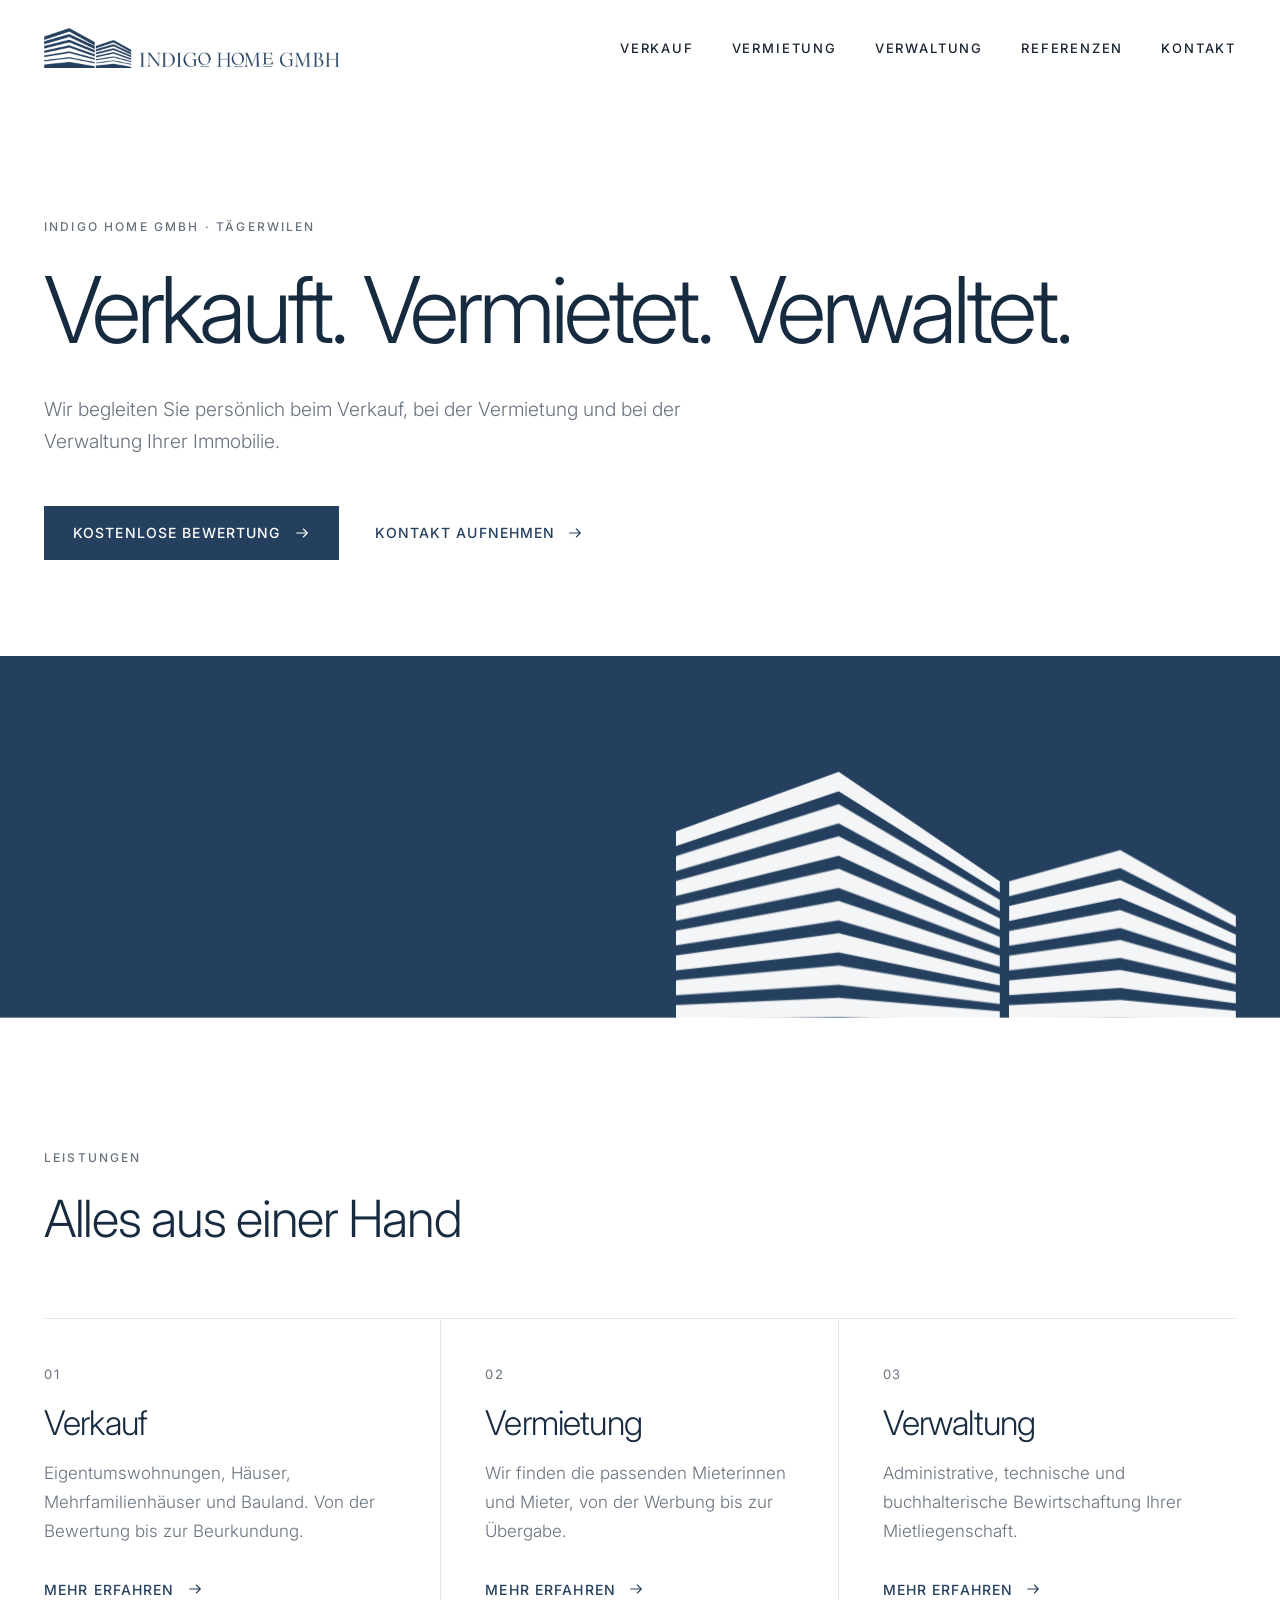
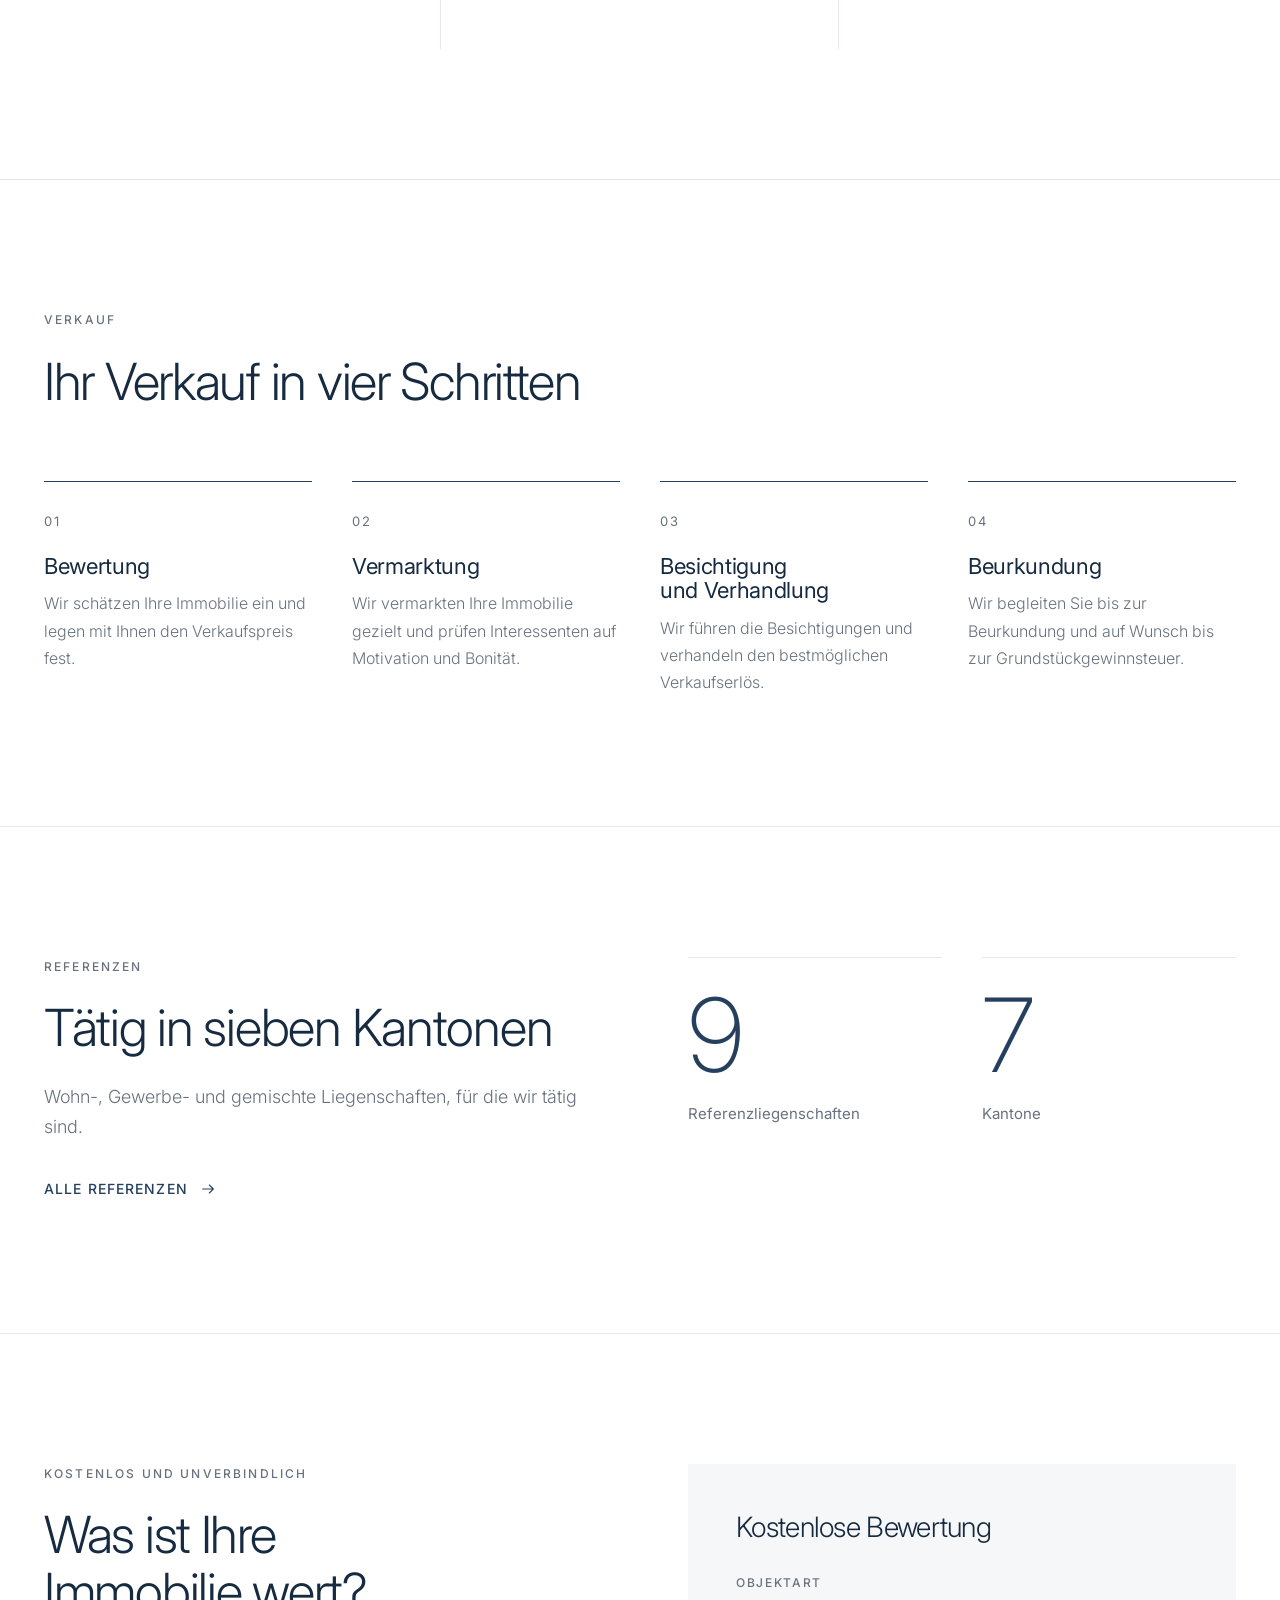
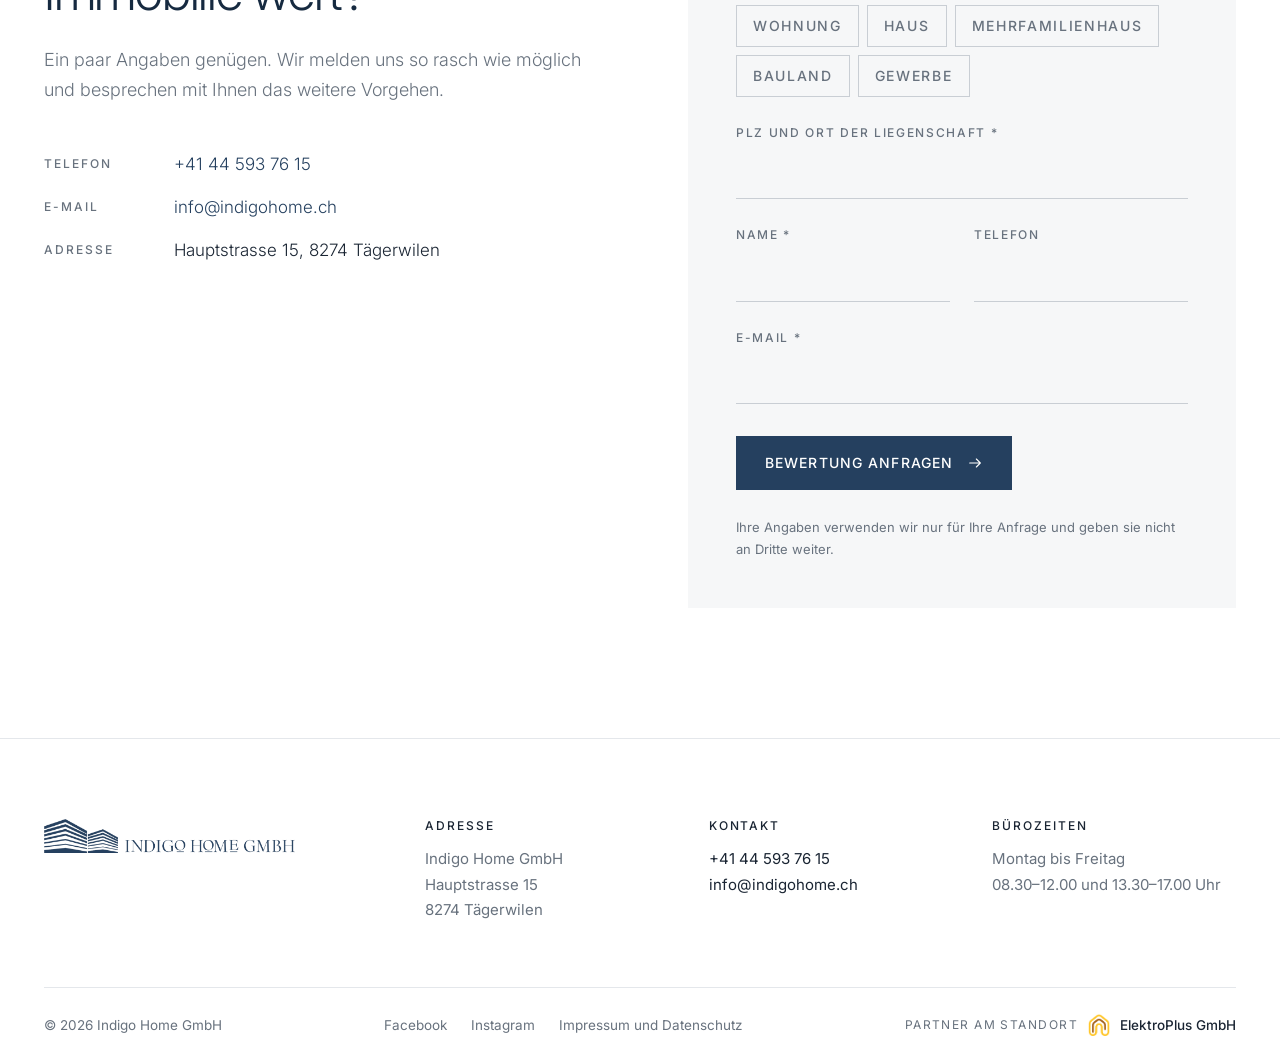
==== commit fda8c1d6: "Startseite: Titel Wort für Wort, Lichtlinie und ruhiger Tiefeneffekt der Häuser beim Scrollen Co-Aut" ====
--- a/index.html
+++ b/index.html
@@ -24,11 +24,11 @@
 <main>
   <section class="hero"><div class="wrap hin">
     <span class="label">Indigo Home GmbH · Tägerwilen</span>
-    <h1>Verkauft. Vermietet. Verwaltet.</h1>
+    <h1 class="words" aria-label="Verkauft. Vermietet. Verwaltet."><span class="w" aria-hidden="true"><span>Verkauft.</span></span> <span class="w" aria-hidden="true"><span>Vermietet.</span></span> <span class="w" aria-hidden="true"><span>Verwaltet.</span></span></h1>
     <p class="lead">Wir begleiten Sie persönlich beim Verkauf, bei der Vermietung und bei der Verwaltung Ihrer Immobilie.</p>
     <div class="acts"><a class="btn" href="#bewertung">Kostenlose Bewertung <svg width="16" height="16" viewBox="0 0 24 24" fill="none" stroke="currentColor" stroke-width="1.6" stroke-linecap="round" stroke-linejoin="round" aria-hidden="true"><path d="M4 12h16M14 6l6 6-6 6"/></svg></a><a class="tlink" href="kontakt.html">Kontakt aufnehmen <svg width="16" height="16" viewBox="0 0 24 24" fill="none" stroke="currentColor" stroke-width="1.6" stroke-linecap="round" stroke-linejoin="round" aria-hidden="true"><path d="M4 12h16M14 6l6 6-6 6"/></svg></a></div>
   </div></section>
-  <div class="visual" aria-hidden="true"><div class="wrap"><svg class="bld anim" viewBox="0 0 358 168" aria-hidden="true"><polygon style="--i:7" points="0.0,38.0 104.0,0.0 207.0,70.0 207.0,77.1 104.0,12.4 0.0,47.5"/><polygon style="--i:6" points="0.0,53.9 104.0,20.6 207.0,81.9 207.0,89.0 104.0,33.0 0.0,63.4"/><polygon style="--i:5" points="0.0,69.8 104.0,41.2 207.0,93.8 207.0,100.9 104.0,53.6 0.0,79.3"/><polygon style="--i:4" points="0.0,85.6 104.0,61.9 207.0,105.6 207.0,112.8 104.0,74.2 0.0,95.2"/><polygon style="--i:3" points="0.0,101.5 104.0,82.5 207.0,117.5 207.0,124.6 104.0,94.9 0.0,111.0"/><polygon style="--i:2" points="0.0,117.4 104.0,103.1 207.0,129.4 207.0,136.5 104.0,115.5 0.0,126.9"/><polygon style="--i:1" points="0.0,133.2 104.0,123.8 207.0,141.2 207.0,148.4 104.0,136.1 0.0,142.8"/><polygon style="--i:0" points="0.0,149.1 104.0,144.4 207.0,153.1 207.0,160.2 104.0,156.8 0.0,158.6"/><polygon style="--i:9" points="213.0,70.0 284.0,50.0 358.0,92.0 358.0,99.3 284.0,61.5 213.0,79.5"/><polygon style="--i:8" points="213.0,85.8 284.0,69.2 358.0,104.2 358.0,111.5 284.0,80.7 213.0,95.3"/><polygon style="--i:7" points="213.0,101.7 284.0,88.3 358.0,116.3 358.0,123.6 284.0,99.8 213.0,111.2"/><polygon style="--i:6" points="213.0,117.5 284.0,107.5 358.0,128.5 358.0,135.8 284.0,119.0 213.0,127.0"/><polygon style="--i:5" points="213.0,133.3 284.0,126.7 358.0,140.7 358.0,148.0 284.0,138.2 213.0,142.8"/><polygon style="--i:4" points="213.0,149.2 284.0,145.8 358.0,152.8 358.0,160.1 284.0,157.3 213.0,158.7"/></svg></div></div>
+  <div class="visual" aria-hidden="true"><span class="hz"></span><div class="wrap"><div class="par"><svg class="bld anim" viewBox="0 0 358 168" aria-hidden="true"><polygon style="--i:7" points="0.0,38.0 104.0,0.0 207.0,70.0 207.0,77.1 104.0,12.4 0.0,47.5"/><polygon style="--i:6" points="0.0,53.9 104.0,20.6 207.0,81.9 207.0,89.0 104.0,33.0 0.0,63.4"/><polygon style="--i:5" points="0.0,69.8 104.0,41.2 207.0,93.8 207.0,100.9 104.0,53.6 0.0,79.3"/><polygon style="--i:4" points="0.0,85.6 104.0,61.9 207.0,105.6 207.0,112.8 104.0,74.2 0.0,95.2"/><polygon style="--i:3" points="0.0,101.5 104.0,82.5 207.0,117.5 207.0,124.6 104.0,94.9 0.0,111.0"/><polygon style="--i:2" points="0.0,117.4 104.0,103.1 207.0,129.4 207.0,136.5 104.0,115.5 0.0,126.9"/><polygon style="--i:1" points="0.0,133.2 104.0,123.8 207.0,141.2 207.0,148.4 104.0,136.1 0.0,142.8"/><polygon style="--i:0" points="0.0,149.1 104.0,144.4 207.0,153.1 207.0,160.2 104.0,156.8 0.0,158.6"/><polygon style="--i:9" points="213.0,70.0 284.0,50.0 358.0,92.0 358.0,99.3 284.0,61.5 213.0,79.5"/><polygon style="--i:8" points="213.0,85.8 284.0,69.2 358.0,104.2 358.0,111.5 284.0,80.7 213.0,95.3"/><polygon style="--i:7" points="213.0,101.7 284.0,88.3 358.0,116.3 358.0,123.6 284.0,99.8 213.0,111.2"/><polygon style="--i:6" points="213.0,117.5 284.0,107.5 358.0,128.5 358.0,135.8 284.0,119.0 213.0,127.0"/><polygon style="--i:5" points="213.0,133.3 284.0,126.7 358.0,140.7 358.0,148.0 284.0,138.2 213.0,142.8"/><polygon style="--i:4" points="213.0,149.2 284.0,145.8 358.0,152.8 358.0,160.1 284.0,157.3 213.0,158.7"/></svg></div></div></div>
 
   <section class="sec" aria-labelledby="h-l"><div class="wrap">
     <div class="shead reveal"><span class="label">Leistungen</span><h2 id="h-l">Alles aus einer Hand</h2></div>
--- a/styles.css
+++ b/styles.css
@@ -178,3 +178,20 @@
   .bld.anim polygon{transform-box:fill-box;transform-origin:0 50%;transform:scaleX(0);animation:floor 1s var(--ease) forwards;animation-delay:calc(var(--i) * 70ms + 500ms)}
   @keyframes floor{to{transform:none}}
 }
+
+/* Startseite: Titel Wort für Wort aus einer Maske, Häuser mit ruhigem Tiefeneffekt beim Scrollen */
+.words .w{display:inline-block;overflow:hidden;vertical-align:bottom;padding-bottom:.1em;margin-bottom:-.1em}
+.words .w>span{display:inline-block}
+.visual{position:relative}
+.visual .hz{position:absolute;left:0;right:0;bottom:0;height:1px;background:rgba(255,255,255,.35);transform-origin:left}
+.visual .par{width:min(56%,560px);will-change:transform}
+.visual .par .bld{width:100%}
+@media (max-width:700px){.visual .par{width:86%}}
+@media (prefers-reduced-motion:no-preference){
+  .hero .hin>h1{opacity:1;animation:none}
+  .words .w>span{transform:translateY(110%);animation:wup 1.2s var(--ease) forwards}
+  .words .w:nth-child(1)>span{animation-delay:.15s}.words .w:nth-child(2)>span{animation-delay:.45s}.words .w:nth-child(3)>span{animation-delay:.75s}
+  @keyframes wup{to{transform:none}}
+  .visual .hz{transform:scaleX(0);animation:hz 1.6s var(--ease) .3s forwards}
+  @keyframes hz{to{transform:scaleX(1)}}
+}
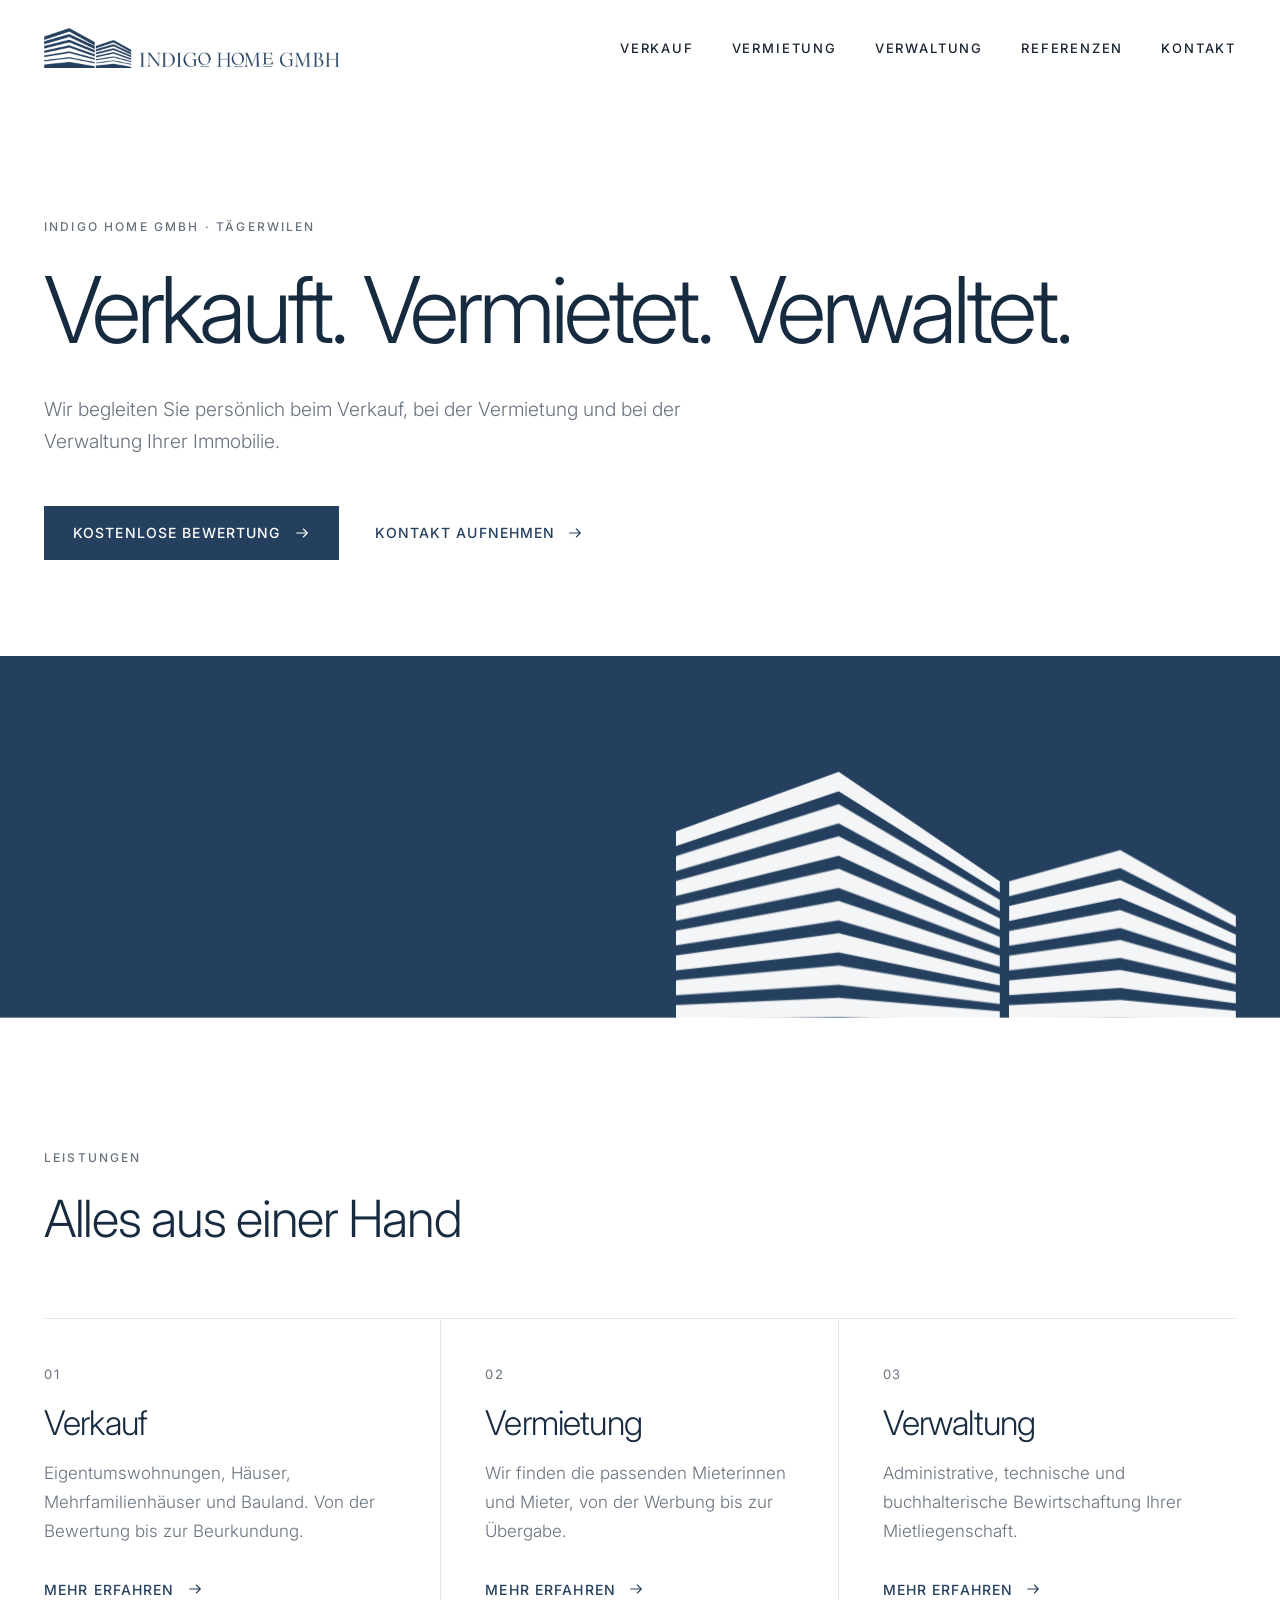
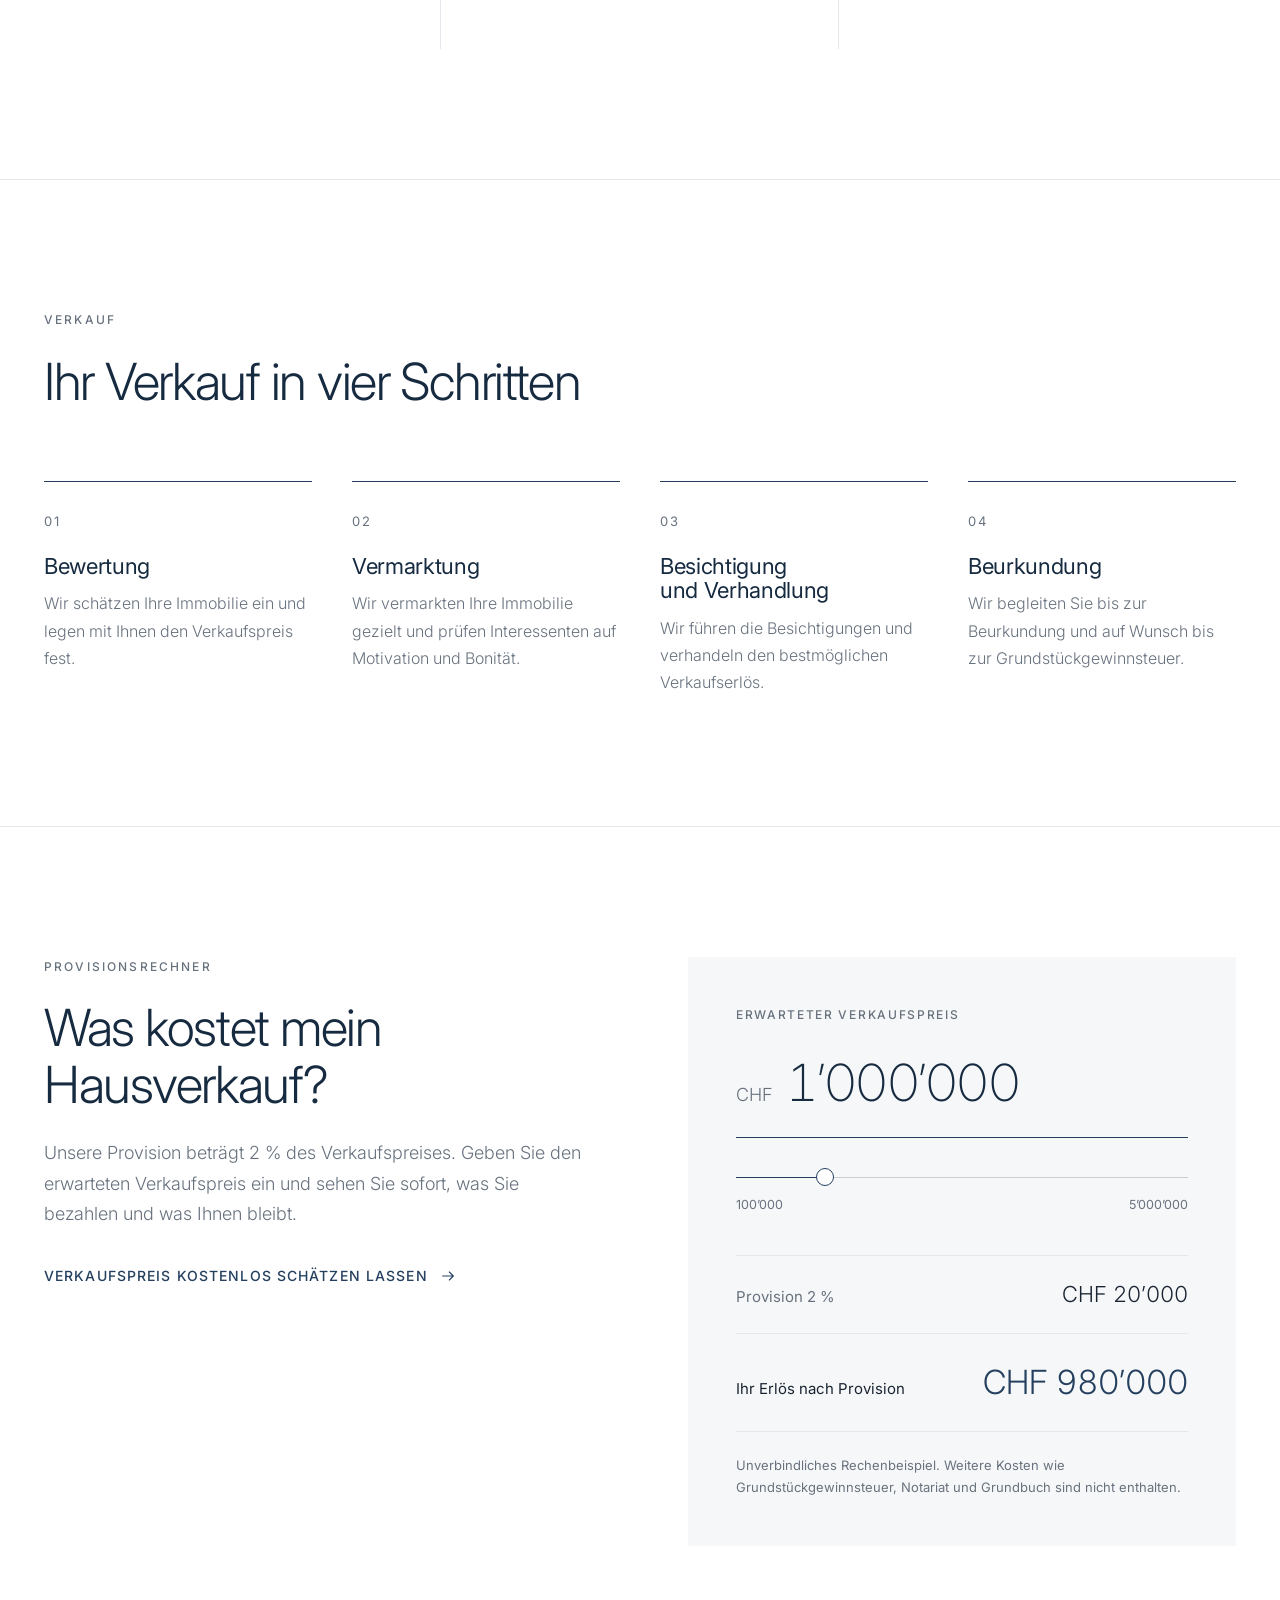
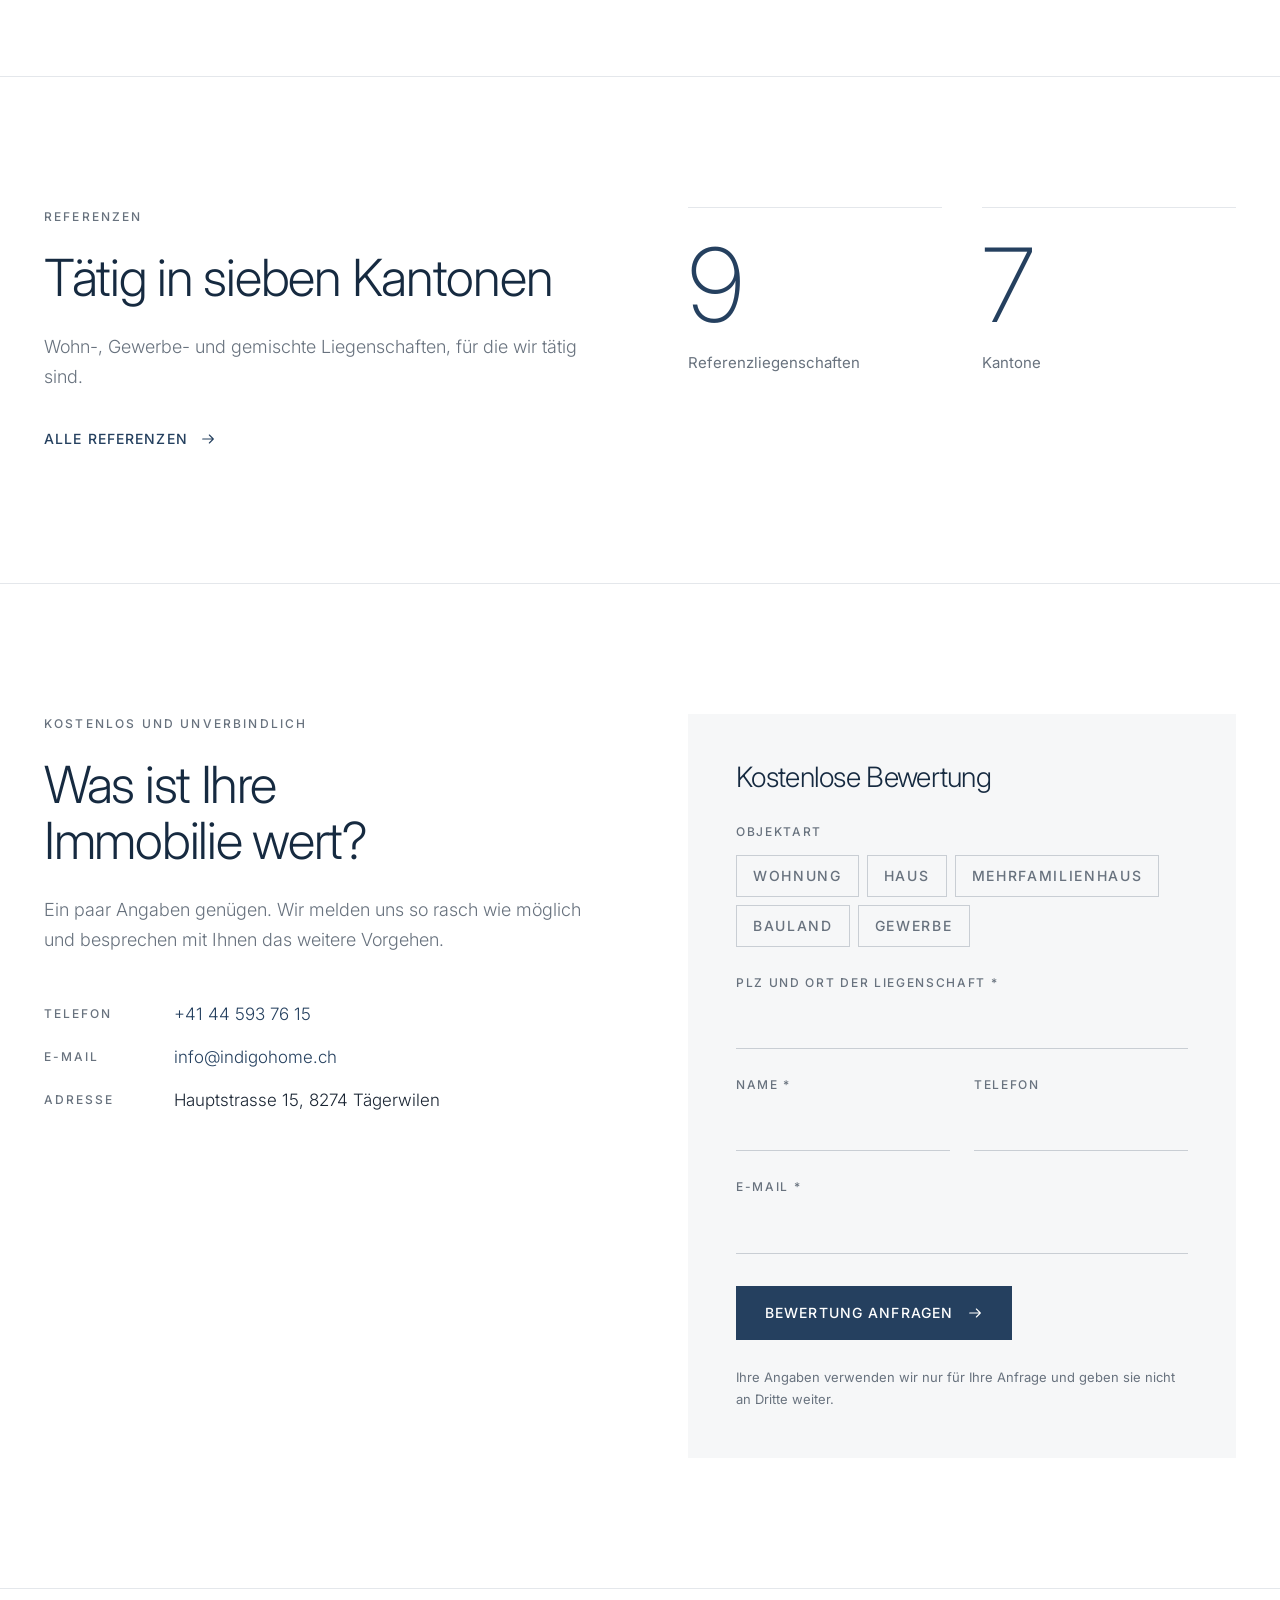
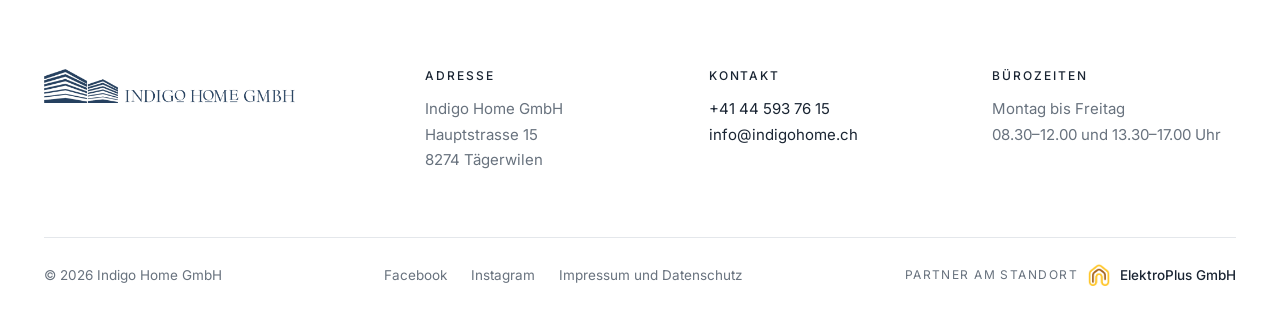
==== commit 3a5d3f23: "Startseite: Provisionsrechner «Was kostet mein Hausverkauf?» mit 2 % Provision Co-Authored-By: Claud" ====
--- a/index.html
+++ b/index.html
@@ -44,6 +44,21 @@
     <ol class="steps"><li class="reveal"><span class="n">01</span><h3>Bewertung</h3><p>Wir schätzen Ihre Immobilie ein und legen mit Ihnen den Verkaufspreis fest.</p></li><li class="reveal"><span class="n">02</span><h3>Vermarktung</h3><p>Wir vermarkten Ihre Immobilie gezielt und prüfen Interessenten auf Motivation und Bonität.</p></li><li class="reveal"><span class="n">03</span><h3>Besichtigung und Verhandlung</h3><p>Wir führen die Besichtigungen und verhandeln den bestmöglichen Verkaufserlös.</p></li><li class="reveal"><span class="n">04</span><h3>Beurkundung</h3><p>Wir begleiten Sie bis zur Beurkundung und auf Wunsch bis zur Grundstückgewinnsteuer.</p></li></ol>
   </div></section>
 
+  <section class="sec line" id="provision" aria-labelledby="h-p"><div class="wrap two">
+    <div class="reveal"><span class="label">Provisionsrechner</span><h2 id="h-p">Was kostet mein Hausverkauf?</h2><p class="txt">Unsere Provision beträgt 2 % des Verkaufspreises. Geben Sie den erwarteten Verkaufspreis ein und sehen Sie sofort, was Sie bezahlen und was Ihnen bleibt.</p><a class="tlink" href="#bewertung">Verkaufspreis kostenlos schätzen lassen <svg width="16" height="16" viewBox="0 0 24 24" fill="none" stroke="currentColor" stroke-width="1.6" stroke-linecap="round" stroke-linejoin="round" aria-hidden="true"><path d="M4 12h16M14 6l6 6-6 6"/></svg></a></div>
+    <form class="calc reveal" data-prov data-rate="0.02" onsubmit="return false" aria-label="Provisionsrechner">
+      <label class="clab" for="p-preis">Erwarteter Verkaufspreis</label>
+      <div class="cprice"><span>CHF</span><input id="p-preis" type="text" inputmode="numeric" value="1’000’000" autocomplete="off"></div>
+      <input class="crange" type="range" min="100000" max="5000000" step="10000" value="1000000" aria-label="Verkaufspreis einstellen">
+      <div class="cscale" aria-hidden="true"><span>100’000</span><span>5’000’000</span></div>
+      <dl class="cres" aria-live="polite">
+        <div><dt>Provision 2 %</dt><dd data-p="prov">CHF 20’000</dd></div>
+        <div class="main"><dt>Ihr Erlös nach Provision</dt><dd data-p="netto">CHF 980’000</dd></div>
+      </dl>
+      <p class="cnote">Unverbindliches Rechenbeispiel. Weitere Kosten wie Grundstückgewinnsteuer, Notariat und Grundbuch sind nicht enthalten.</p>
+    </form>
+  </div></section>
+
   <section class="sec line" aria-labelledby="h-r"><div class="wrap two">
     <div class="reveal"><span class="label">Referenzen</span><h2 id="h-r">Tätig in sieben Kantonen</h2><p class="txt">Wohn-, Gewerbe- und gemischte Liegenschaften, für die wir tätig sind.</p><a class="tlink" href="referenzen.html">Alle Referenzen <svg width="16" height="16" viewBox="0 0 24 24" fill="none" stroke="currentColor" stroke-width="1.6" stroke-linecap="round" stroke-linejoin="round" aria-hidden="true"><path d="M4 12h16M14 6l6 6-6 6"/></svg></a></div>
     <div class="nums reveal"><div><b data-count="9">9</b><span>Referenzliegenschaften</span></div><div><b data-count="7">7</b><span>Kantone</span></div></div>
--- a/styles.css
+++ b/styles.css
@@ -195,3 +195,28 @@
   .visual .hz{transform:scaleX(0);animation:hz 1.6s var(--ease) .3s forwards}
   @keyframes hz{to{transform:scaleX(1)}}
 }
+
+/* Provisionsrechner */
+.calc{background:var(--soft);padding:48px;display:flex;flex-direction:column}
+.clab{font-size:12px;font-weight:500;letter-spacing:.14em;text-transform:uppercase;color:var(--muted)}
+.cprice{display:flex;align-items:baseline;gap:14px;border-bottom:1px solid var(--navy);padding:8px 0 10px;margin-top:6px}
+.cprice span{font-size:18px;color:var(--muted);font-weight:300}
+.cprice input{flex:1;min-width:0;font:inherit;font-size:clamp(34px,4vw,52px);font-weight:200;letter-spacing:-.03em;color:var(--navy-d);background:transparent;border:0;padding:0;font-variant-numeric:tabular-nums}
+.cprice input:focus{outline:none}
+.cprice:focus-within{border-bottom-width:2px;padding-bottom:9px}
+.crange{-webkit-appearance:none;appearance:none;width:100%;height:24px;margin:28px 0 0;background:transparent;cursor:pointer}
+.crange::-webkit-slider-runnable-track{height:1px;background:linear-gradient(90deg,var(--navy) var(--fill,20%),#c9ced4 var(--fill,20%))}
+.crange::-moz-range-track{height:1px;background:#c9ced4}
+.crange::-moz-range-progress{height:1px;background:var(--navy)}
+.crange::-webkit-slider-thumb{-webkit-appearance:none;width:18px;height:18px;margin-top:-9px;border-radius:50%;background:#fff;border:1px solid var(--navy);transition:transform .2s}
+.crange::-moz-range-thumb{width:18px;height:18px;border-radius:50%;background:#fff;border:1px solid var(--navy)}
+.crange:active::-webkit-slider-thumb{transform:scale(1.2)}
+.cscale{display:flex;justify-content:space-between;font-size:12.5px;color:var(--muted);margin-top:4px}
+.cres{margin:40px 0 0;border-top:1px solid var(--line)}
+.cres div{display:flex;justify-content:space-between;align-items:baseline;gap:20px;padding:20px 0;border-bottom:1px solid var(--line)}
+.cres dt{font-size:15px;color:var(--muted)}
+.cres dd{margin:0;font-size:22px;font-weight:300;color:var(--ink);font-variant-numeric:tabular-nums;white-space:nowrap}
+.cres .main dt{color:var(--ink)}
+.cres .main dd{font-size:clamp(26px,2.6vw,34px);color:var(--navy)}
+.cnote{margin-top:22px;font-size:13px;color:var(--muted)}
+@media (max-width:620px){.calc{padding:28px 22px}.cres div{flex-direction:column;gap:4px}}
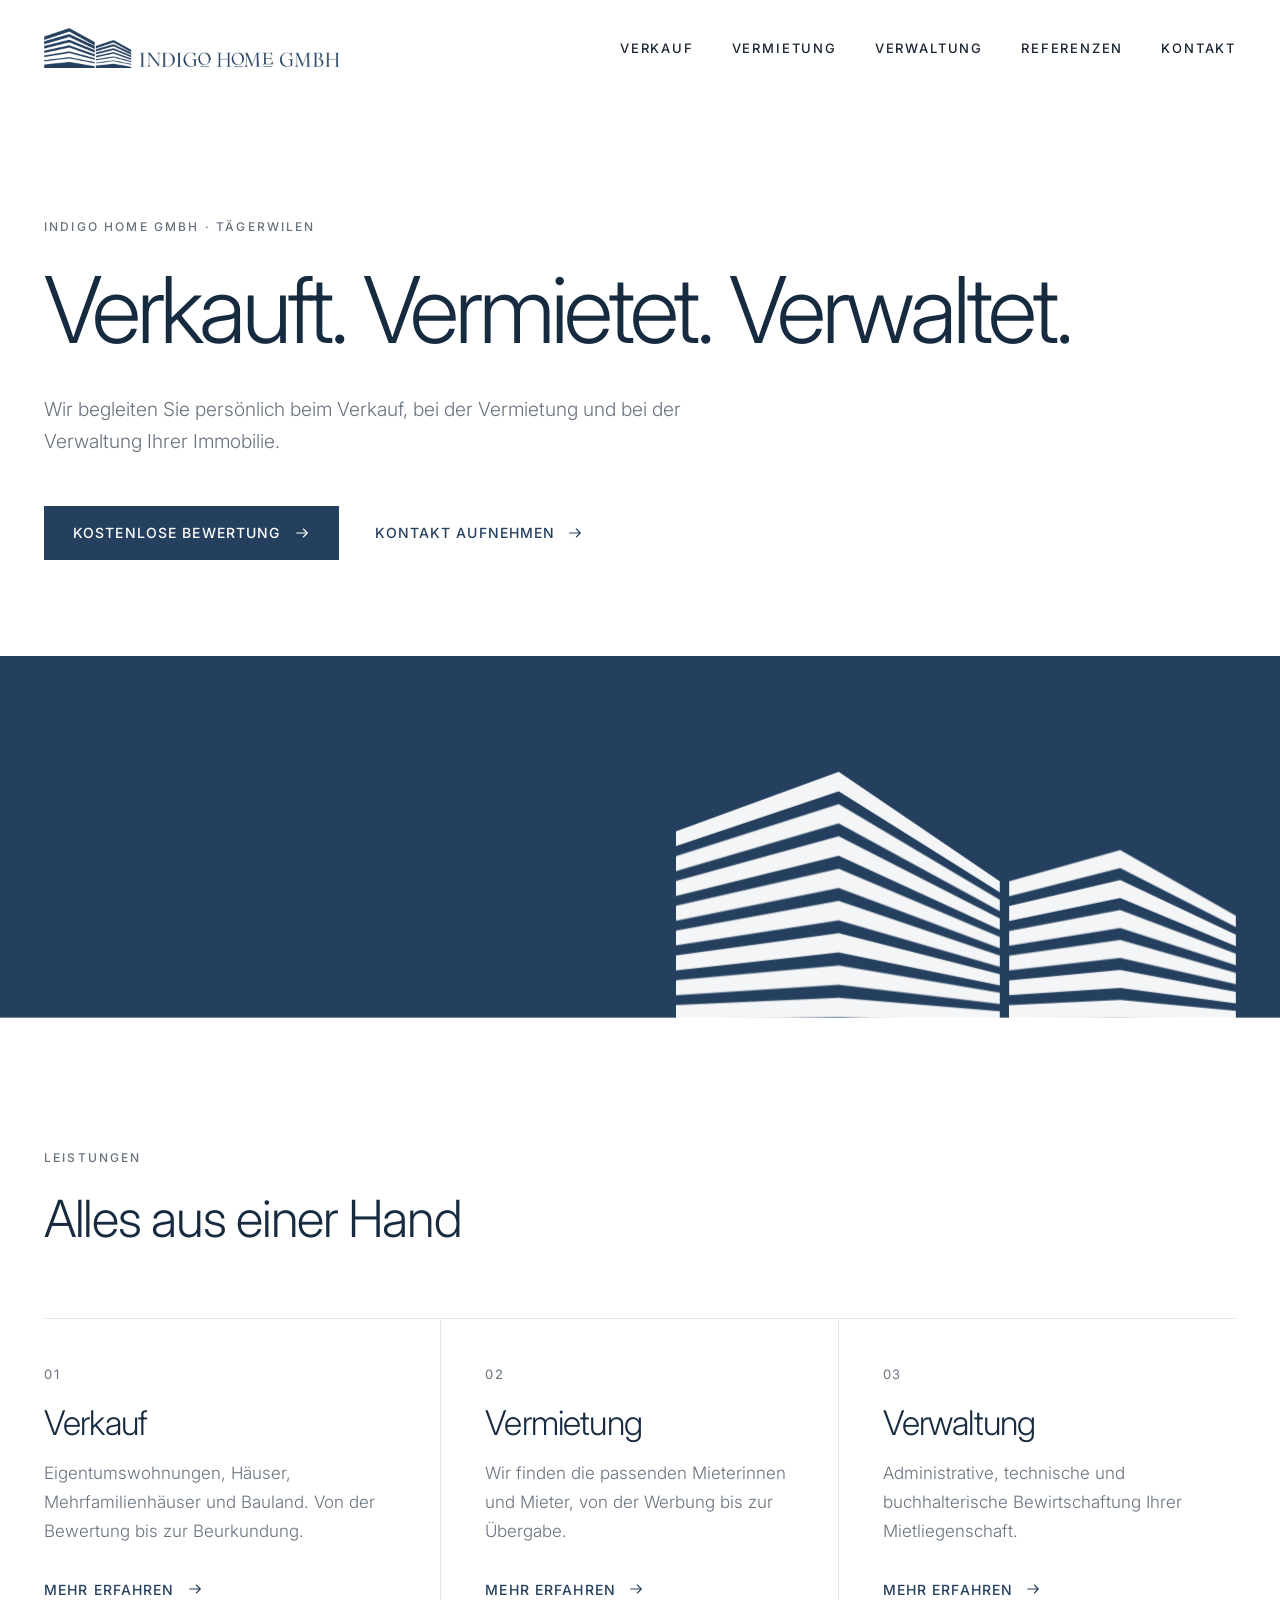
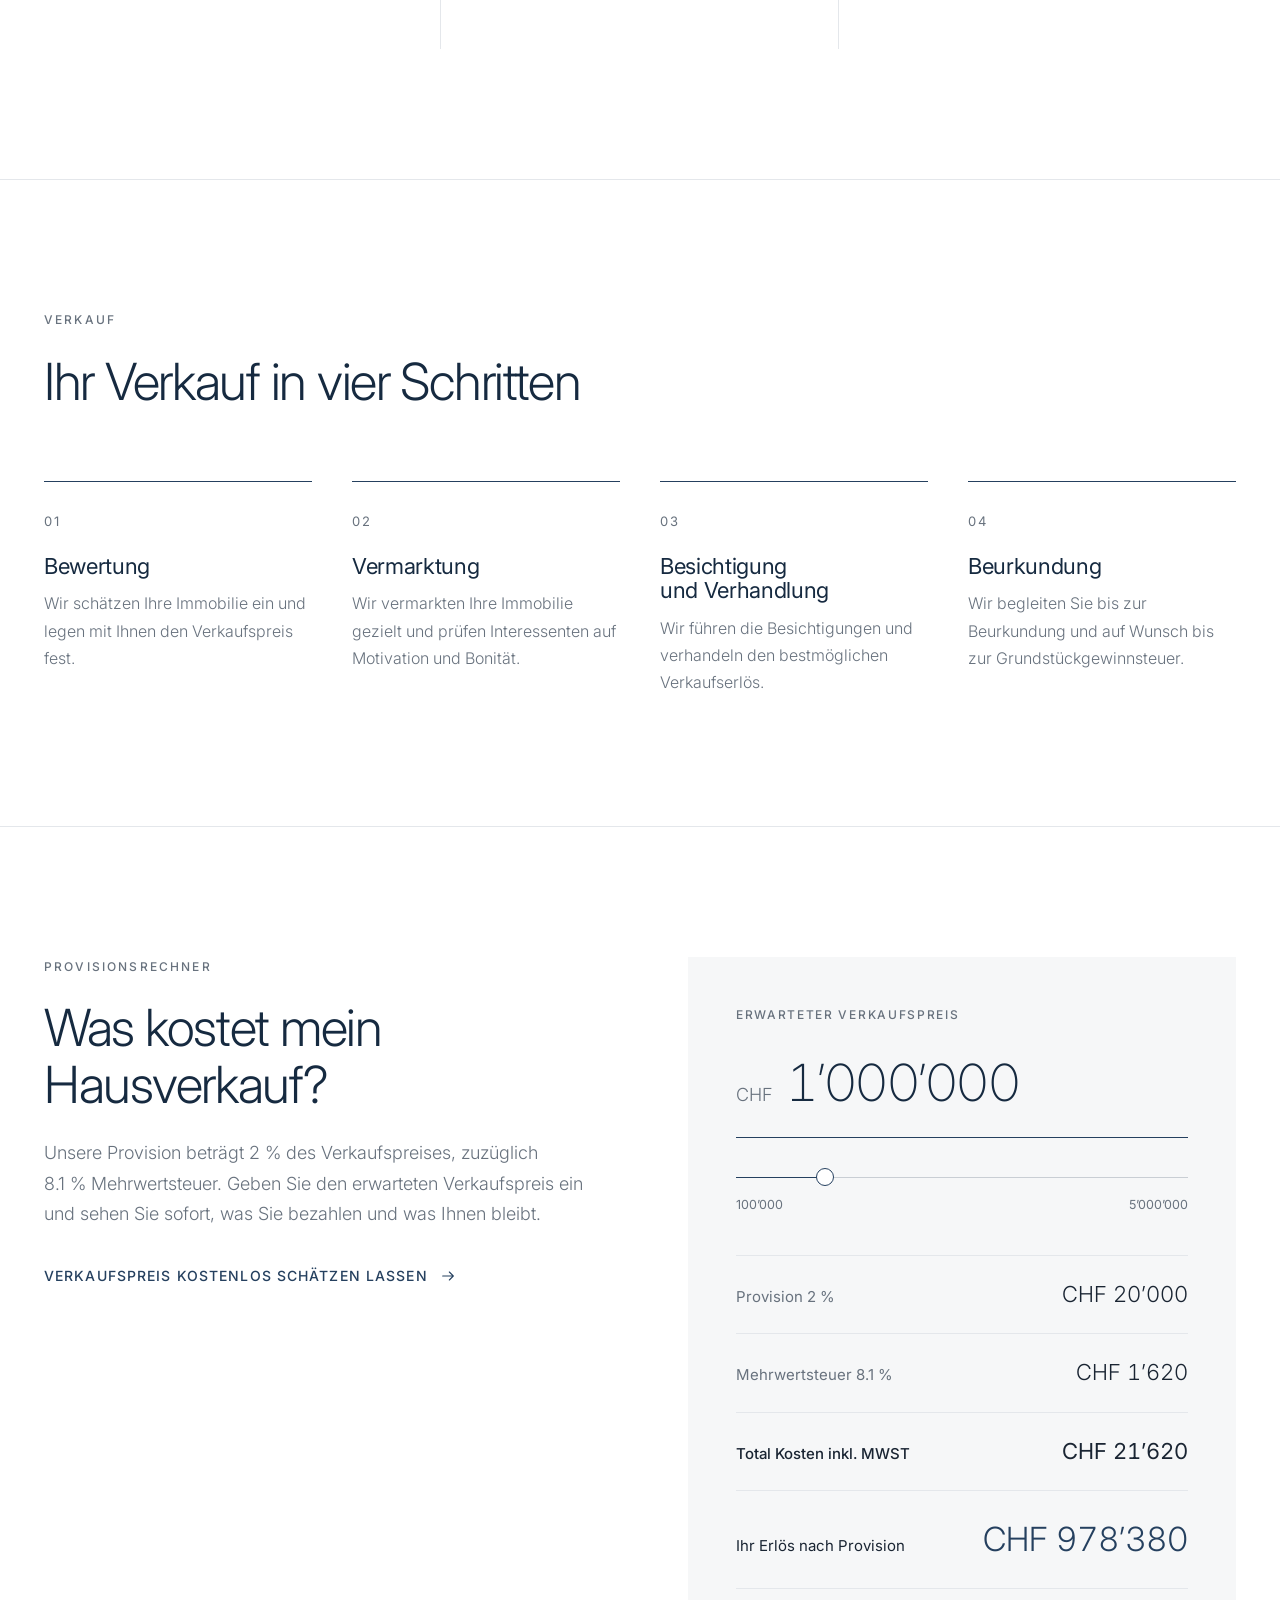
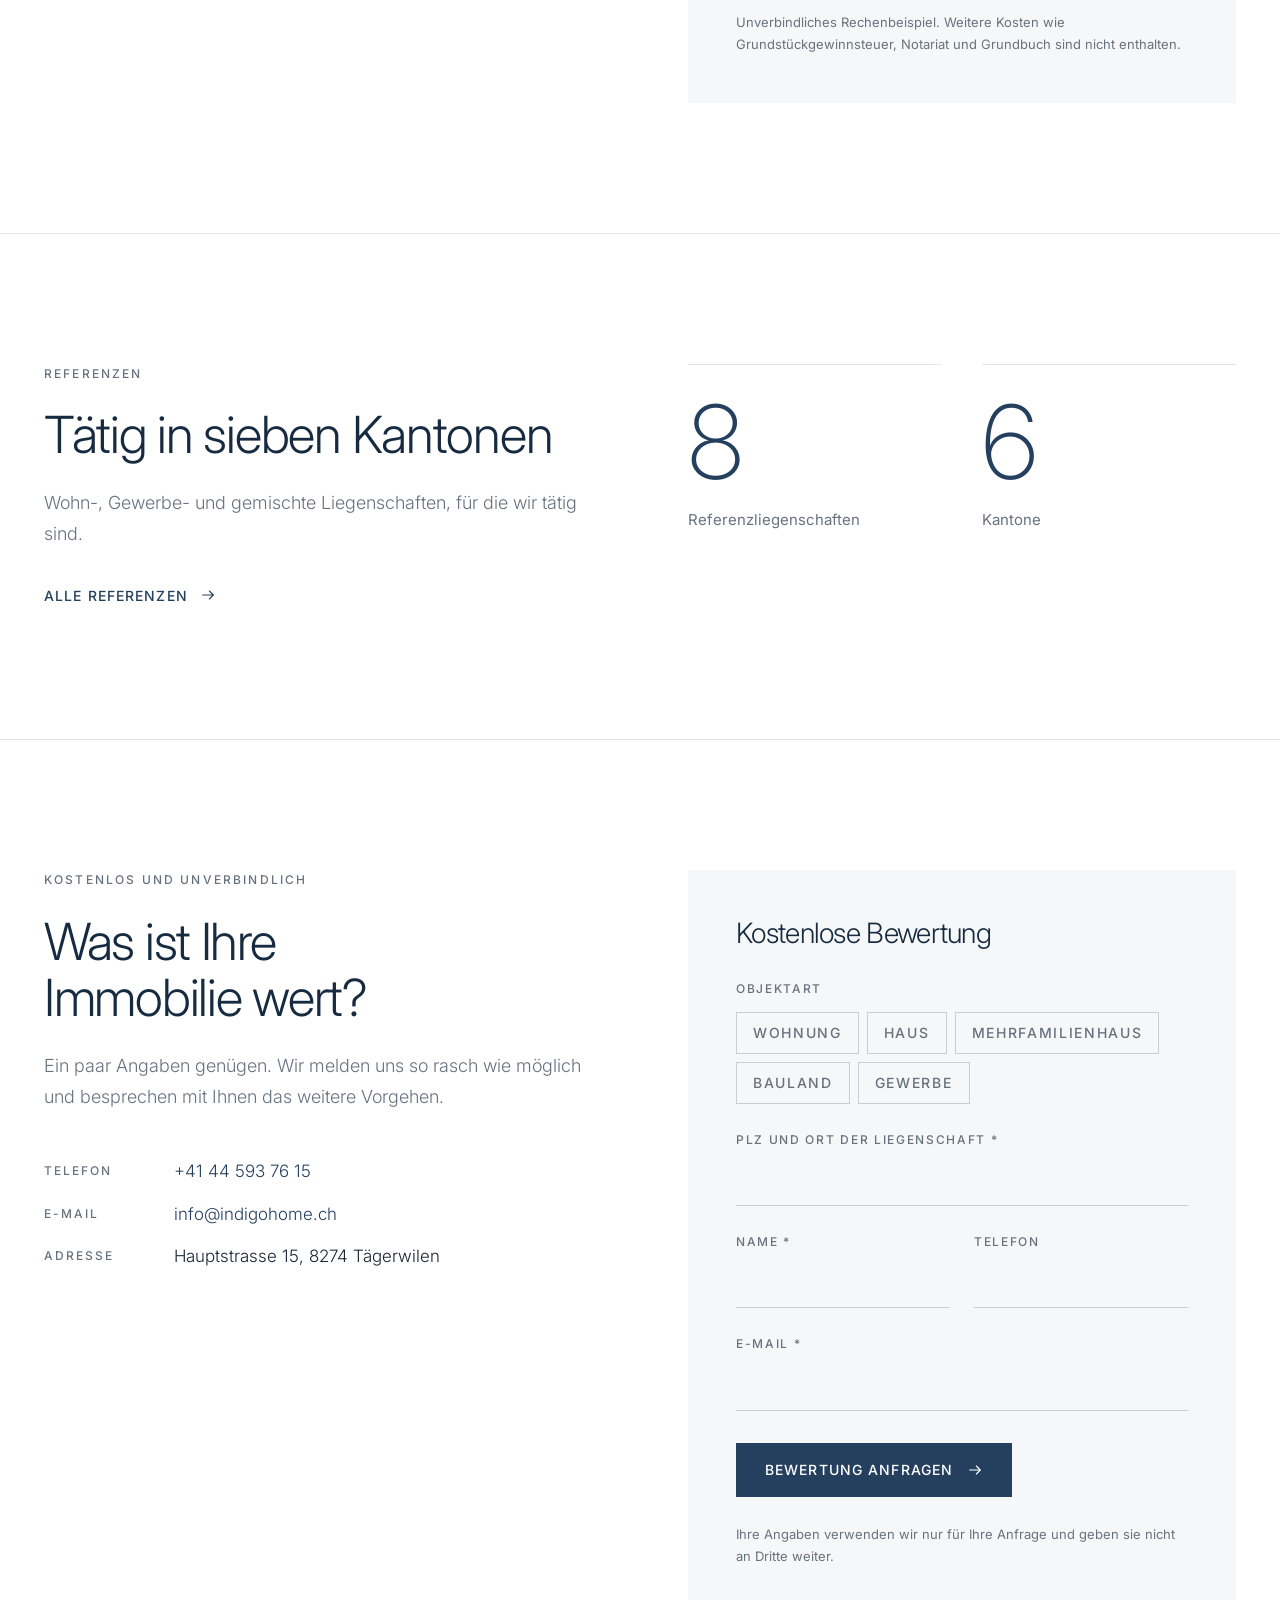
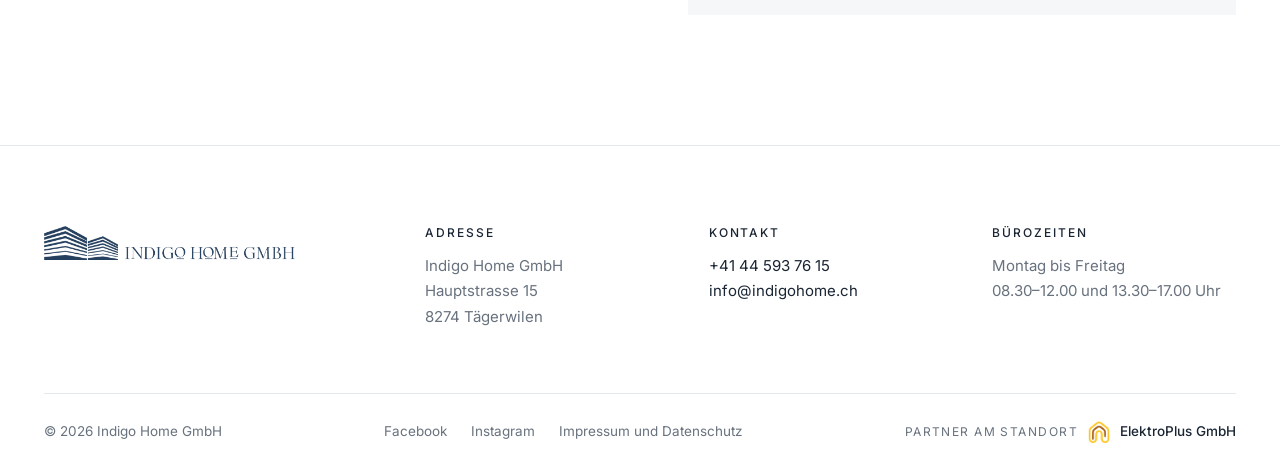
==== commit 8d6d48f7: "Provisionsrechner: 2 % zuzüglich 8.1 % MWST, Total Kosten und Erlös Co-Authored-By: Claude Opus 5.5 " ====
--- a/index.html
+++ b/index.html
@@ -45,15 +45,17 @@
   </div></section>
 
   <section class="sec line" id="provision" aria-labelledby="h-p"><div class="wrap two">
-    <div class="reveal"><span class="label">Provisionsrechner</span><h2 id="h-p">Was kostet mein Hausverkauf?</h2><p class="txt">Unsere Provision beträgt 2 % des Verkaufspreises. Geben Sie den erwarteten Verkaufspreis ein und sehen Sie sofort, was Sie bezahlen und was Ihnen bleibt.</p><a class="tlink" href="#bewertung">Verkaufspreis kostenlos schätzen lassen <svg width="16" height="16" viewBox="0 0 24 24" fill="none" stroke="currentColor" stroke-width="1.6" stroke-linecap="round" stroke-linejoin="round" aria-hidden="true"><path d="M4 12h16M14 6l6 6-6 6"/></svg></a></div>
-    <form class="calc reveal" data-prov data-rate="0.02" onsubmit="return false" aria-label="Provisionsrechner">
+    <div class="reveal"><span class="label">Provisionsrechner</span><h2 id="h-p">Was kostet mein Hausverkauf?</h2><p class="txt">Unsere Provision beträgt 2&nbsp;% des Verkaufspreises, zuzüglich 8.1&nbsp;% Mehrwertsteuer. Geben Sie den erwarteten Verkaufspreis ein und sehen Sie sofort, was Sie bezahlen und was Ihnen bleibt.</p><a class="tlink" href="#bewertung">Verkaufspreis kostenlos schätzen lassen <svg width="16" height="16" viewBox="0 0 24 24" fill="none" stroke="currentColor" stroke-width="1.6" stroke-linecap="round" stroke-linejoin="round" aria-hidden="true"><path d="M4 12h16M14 6l6 6-6 6"/></svg></a></div>
+    <form class="calc reveal" data-prov data-rate="0.02" data-mwst="0.081" onsubmit="return false" aria-label="Provisionsrechner">
       <label class="clab" for="p-preis">Erwarteter Verkaufspreis</label>
       <div class="cprice"><span>CHF</span><input id="p-preis" type="text" inputmode="numeric" value="1’000’000" autocomplete="off"></div>
       <input class="crange" type="range" min="100000" max="5000000" step="10000" value="1000000" aria-label="Verkaufspreis einstellen">
       <div class="cscale" aria-hidden="true"><span>100’000</span><span>5’000’000</span></div>
       <dl class="cres" aria-live="polite">
         <div><dt>Provision 2 %</dt><dd data-p="prov">CHF 20’000</dd></div>
-        <div class="main"><dt>Ihr Erlös nach Provision</dt><dd data-p="netto">CHF 980’000</dd></div>
+        <div><dt>Mehrwertsteuer 8.1 %</dt><dd data-p="mwst">CHF 1’620</dd></div>
+        <div class="sum"><dt>Total Kosten inkl. MWST</dt><dd data-p="total">CHF 21’620</dd></div>
+        <div class="main"><dt>Ihr Erlös nach Provision</dt><dd data-p="netto">CHF 978’380</dd></div>
       </dl>
       <p class="cnote">Unverbindliches Rechenbeispiel. Weitere Kosten wie Grundstückgewinnsteuer, Notariat und Grundbuch sind nicht enthalten.</p>
     </form>
--- a/styles.css
+++ b/styles.css
@@ -216,6 +216,8 @@
 .cres div{display:flex;justify-content:space-between;align-items:baseline;gap:20px;padding:20px 0;border-bottom:1px solid var(--line)}
 .cres dt{font-size:15px;color:var(--muted)}
 .cres dd{margin:0;font-size:22px;font-weight:300;color:var(--ink);font-variant-numeric:tabular-nums;white-space:nowrap}
+.cres .sum dt,.cres .sum dd{color:var(--ink);font-weight:500}
+.cres .sum dd{font-weight:400}
 .cres .main dt{color:var(--ink)}
 .cres .main dd{font-size:clamp(26px,2.6vw,34px);color:var(--navy)}
 .cnote{margin-top:22px;font-size:13px;color:var(--muted)}
